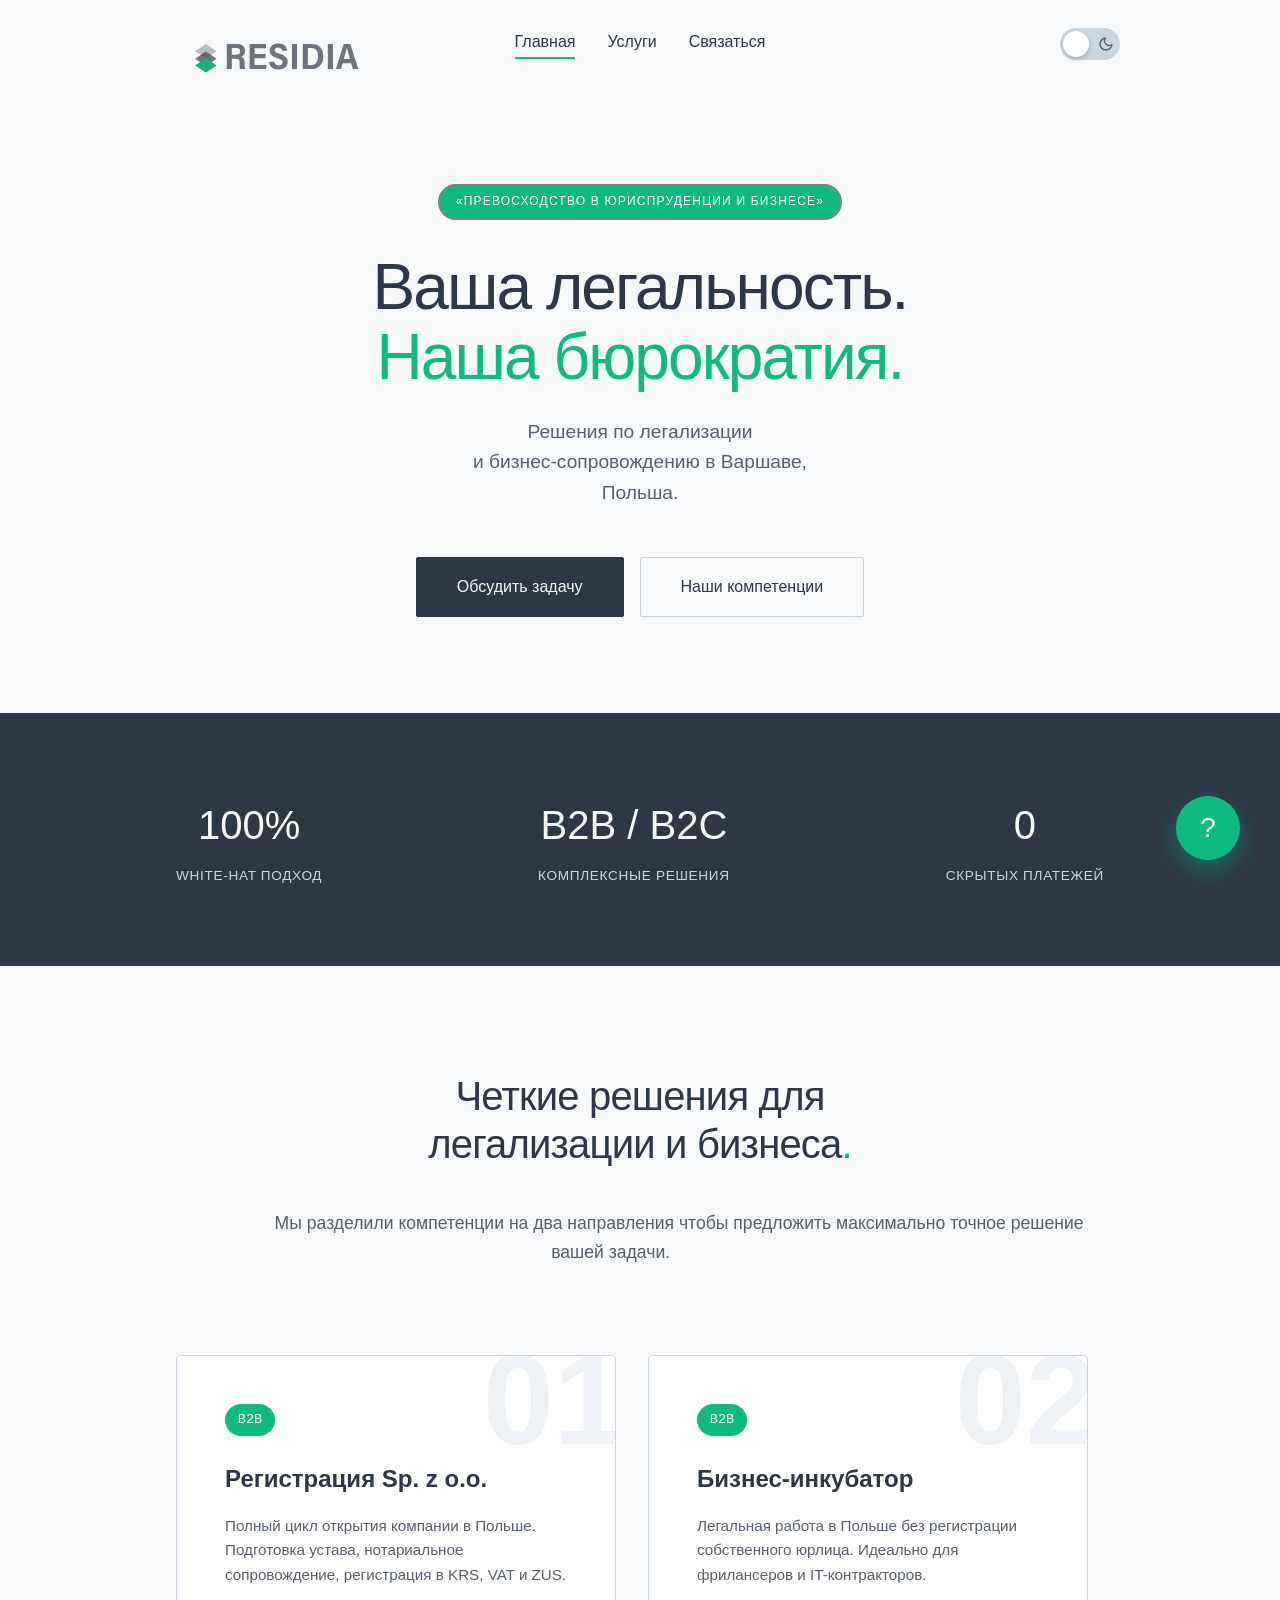
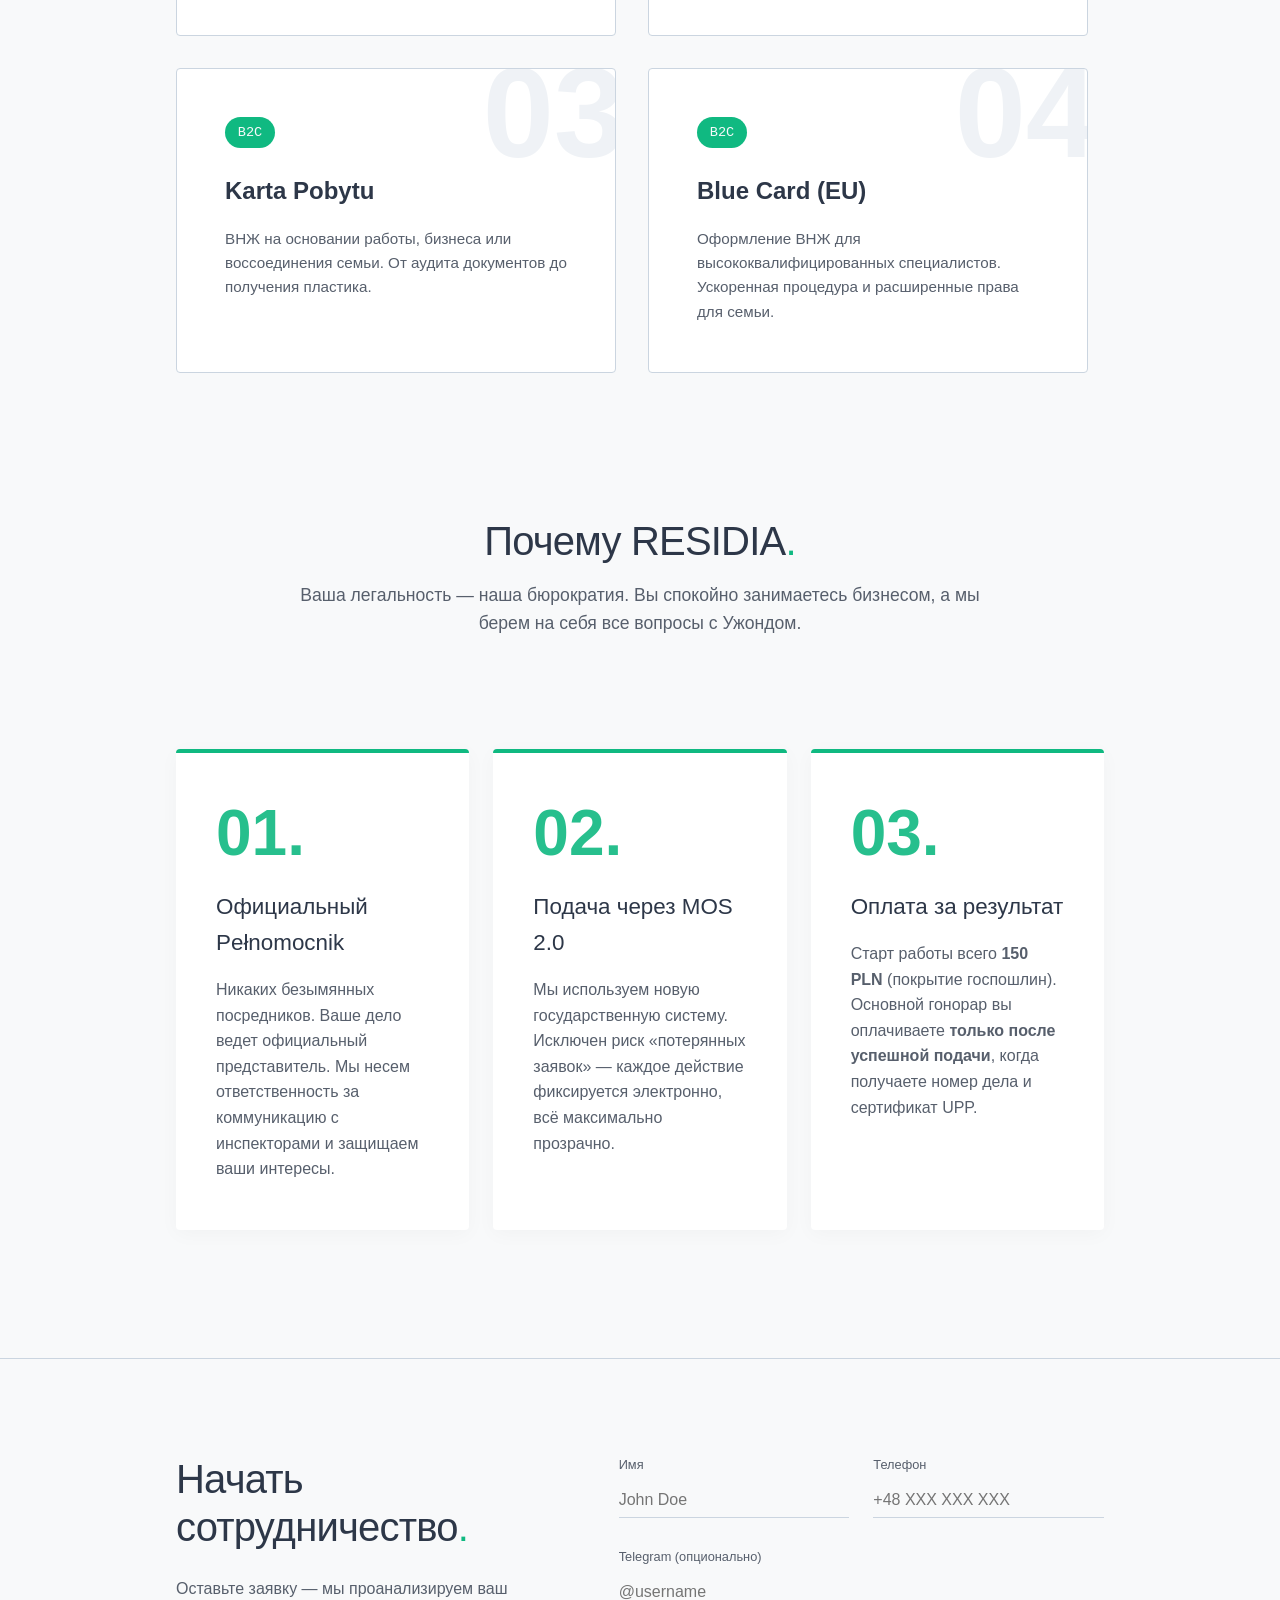
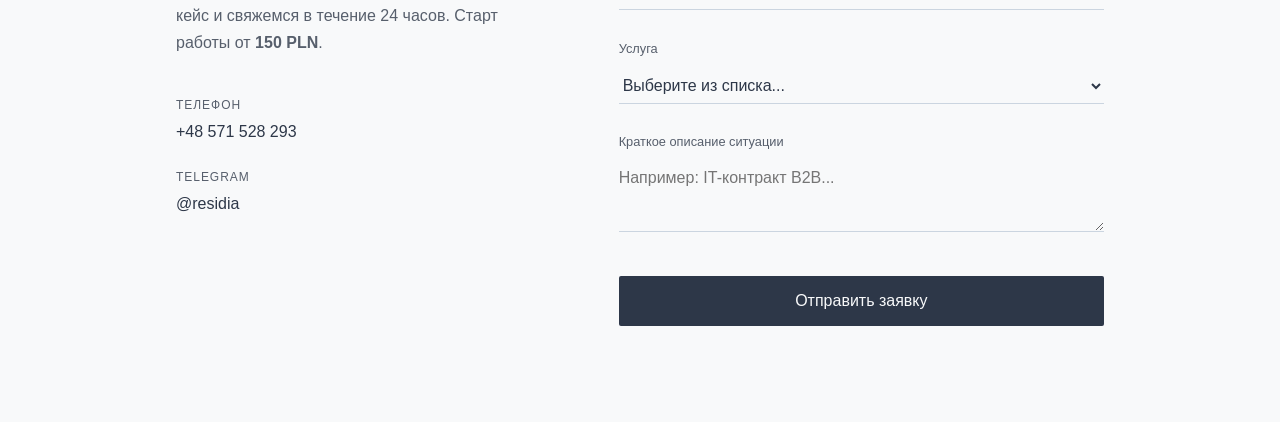
==== index.html @ e9fb958f "feat: implement split-screen contact form with telegram field and formspree integration" ====
<!DOCTYPE html>
<html lang="ru" data-theme="light">
<head>
    <meta charset="UTF-8">
    <meta name="viewport" content="width=device-width, initial-scale=1.0">
    <title>Residia Consulting. | Легализация в Варшаве</title>
    <link rel="stylesheet" href="css/styles.css">
    <style>html { scroll-behavior: smooth; }</style>
</head>
<body>
    <header class="site-header">
        <div class="container header-inner">
            <div class="logo">
                <img src="img/residia.svg" alt="RESIDIA Logo" class="brand-logo">
            </div>
            
            <nav class="main-nav">
                <a href="#home" class="active">Главная</a>
                <a href="#services">Услуги</a>
                <a href="#contact" class="btn-primary">Связаться</a>
            </nav>
            
            <button id="theme-toggle" class="theme-switch" aria-label="Переключить тему">
                <span class="theme-switch-slider"></span>
                <svg class="icon-sun" viewBox="0 0 24 24" fill="none" stroke="currentColor" stroke-width="2" stroke-linecap="round" stroke-linejoin="round">
                    <circle cx="12" cy="12" r="5"></circle>
                    <line x1="12" y1="1" x2="12" y2="3"></line>
                    <line x1="12" y1="21" x2="12" y2="23"></line>
                    <line x1="4.22" y1="4.22" x2="5.64" y2="5.64"></line>
                    <line x1="18.36" y1="18.36" x2="19.78" y2="19.78"></line>
                    <line x1="1" y1="12" x2="3" y2="12"></line>
                    <line x1="21" y1="12" x2="23" y2="12"></line>
                    <line x1="4.22" y1="19.78" x2="5.64" y2="18.36"></line>
                    <line x1="18.36" y1="5.64" x2="19.78" y2="4.22"></line>
                </svg>
                <svg class="icon-moon" viewBox="0 0 24 24" fill="none" stroke="currentColor" stroke-width="2" stroke-linecap="round" stroke-linejoin="round">
                    <path d="M21 12.79A9 9 0 1 1 11.21 3 7 7 0 0 0 21 12.79z"></path>
                </svg>
            </button>
        </div>
    </header>

    <main>
        <section id="home" class="hero-premium">
            <div class="container text-center">
                <div class="hero-badge">«Превосходство в юриспруденции и бизнесе»</div>
                <h1 class="hero-title-large">Ваша легальность.<br><span style="color: var(--accent-color);">Наша бюрократия.</span></h1>
                <p class="hero-subtitle-large" style="margin: 0 auto 3rem;">Решения по легализации <br> и бизнес-сопровождению в Варшаве, <br>Польша.</p>
                <div class="hero-actions" style="justify-content: center;">
                    <a href="#contact" class="btn-solid">Обсудить задачу</a>
                    <a href="#services" class="btn-outline">Наши компетенции</a>
                </div>
            </div>
        </section>

        <section class="stats-section bg-dark-ribbon">
            <div class="container">
                <div class="stats-flex">
                    <div class="stat-item">
                        <div class="stat-number">100%</div>
                        <div class="stat-label">White-hat подход</div>
                    </div>
                    <div class="stat-item">
                        <div class="stat-number">B2B / B2C</div>
                        <div class="stat-label">Комплексные решения</div>
                    </div>
                    <div class="stat-item">
                        <div class="stat-number">0</div>
                        <div class="stat-label">Скрытых платежей</div>
                    </div>
                </div>
            </div>
        </section>

        <section id="services" class="services-content">
            <div class="container">

                <div class="section-header text-center services-header">
            <h2 class="section-title">Четкие решения для<br>легализации и бизнеса<span class="text-accent">.</span></h2>
            <p class="section-desc">
                Мы разделили компетенции на два направления чтобы предложить максимально точное решение вашей задачи.
            </p>
        </div>
                <div id="services-grid" class="services-flex-container">
                    
                    <div class="service-card" data-category="b2b">
                        <div class="card-bg-number">01</div>
                        <div class="card-content">
                            <div class="card-tag">B2B</div>
                            <h3>Регистрация Sp. z o.o.</h3>
                            <p>Полный цикл открытия компании в Польше. Подготовка устава, нотариальное сопровождение, регистрация в KRS, VAT и ZUS.</p>
                        </div>
                    </div>
                    <div class="service-card" data-category="b2b">
                        <div class="card-bg-number">02</div>
                        <div class="card-content">
                            <div class="card-tag">B2B</div>
                            <h3>Бизнес-инкубатор</h3>
                            <p>Легальная работа в Польше без регистрации собственного юрлица. Идеально для фрилансеров и IT-контракторов.</p>
                        </div>
                    </div>
                    <div class="service-card" data-category="b2c">
                        <div class="card-bg-number">03</div>
                        <div class="card-content">
                            <div class="card-tag">B2C</div>
                            <h3>Karta Pobytu</h3>
                            <p>ВНЖ на основании работы, бизнеса или воссоединения семьи. От аудита документов до получения пластика.</p>
                        </div>
                    </div>
                    <div class="service-card" data-category="b2c">
                        <div class="card-bg-number">04</div>
                        <div class="card-content">
                            <div class="card-tag">B2C</div>
                            <h3>Blue Card (EU)</h3>
                            <p>Оформление ВНЖ для высококвалифицированных специалистов. Ускоренная процедура и расширенные права для семьи.</p>
                        </div>
                    </div>
                </div>
                
                <div id="loader" class="loader hidden"></div>
            </div>
        </section>

        <section class="approach-section">
            <div class="container">
                <div class="section-header text-center">
                    <h2 class="section-title">Почему RESIDIA<span class="text-accent">.</span></h2>
                    <p class="section-desc" style="max-width: 700px; margin: 0 auto;">
                        Ваша легальность — наша бюрократия. Вы спокойно занимаетесь бизнесом, а мы берем на себя все вопросы с Ужондом.
                    </p>
                </div>

                <div class="features-grid">
                    <div class="feature-card premium-card">
                        <div class="card-icon">01.</div>
                        <h3>Официальный Pełnomocnik</h3>
                        <p>Никаких безымянных посредников. Ваше дело ведет официальный представитель. Мы несем ответственность за коммуникацию с инспекторами и защищаем ваши интересы.</p>
                    </div>
                    
                    <div class="feature-card premium-card">
                        <div class="card-icon">02.</div>
                        <h3>Подача через MOS 2.0</h3>
                        <p>Мы используем новую государственную систему. Исключен риск «потерянных заявок» — каждое действие фиксируется электронно, всё максимально прозрачно.</p>
                    </div>
                    
                    <div class="feature-card premium-card">
                        <div class="card-icon">03.</div>
                        <h3>Оплата за результат</h3>
                        <p>Старт работы всего <b>150 PLN</b> (покрытие госпошлин). Основной гонорар вы оплачиваете <b>только после успешной подачи</b>, когда получаете номер дела и сертификат UPP.</p>
                    </div>
                </div>
            </div>
        </section>
        
    <section id="contact" class="contact-section">
    <div class="container">
        <div class="contact-grid">
            <div class="contact-info">
                <h2 class="section-title">Начать<br>сотрудничество<span class="text-accent">.</span></h2>
                <p class="contact-desc">Оставьте заявку — мы проанализируем ваш кейс и свяжемся в течение 24 часов. Старт работы от <strong>150 PLN</strong>.</p>
                <div class="contact-details">
                    <a href="tel:+48571528293" class="contact-item">
                        <span class="contact-label">Телефон</span>
                        <span class="contact-value">+48 571 528 293</span>
                    </a>
                    <a href="https://t.me/residia_consulting" class="contact-item">
                        <span class="contact-label">Telegram</span>
                        <span class="contact-value">@residia</span>
                    </a>
                </div>
            </div>

            <div class="contact-form-wrap">
                <form action="https://formspree.io/f/maqavepd" method="POST" id="contact-form" class="contact-form" novalidate>
                    <div class="form-row">
                        <div class="form-group">
                            <label for="cf-name">Имя</label>
                            <input type="text" id="cf-name" name="name" placeholder="John Doe" required>
                            <span class="error-message">Введите имя</span>
                        </div>
                        <div class="form-group">
                            <label for="cf-phone">Телефон</label>
                            <input type="tel" id="cf-phone" name="phone" placeholder="+48 XXX XXX XXX" required>
                            <span class="error-message">Формат: +48 и 9 цифр</span>
                        </div>
                    </div>

                    <div class="form-group">
                        <label for="cf-telegram">Telegram <span style="color:var(--text-muted)">(опционально)</span></label>
                        <input type="text" id="cf-telegram" name="telegram" placeholder="@username">
                    </div>

                    <div class="form-group">
                        <label for="cf-service">Услуга</label>
                        <select id="cf-service" name="service" required>
                            <option value="" disabled selected>Выберите из списка...</option>
                            <option value="Регистрация Sp. z o.o.">Регистрация Sp. z o.o.</option>
                            <option value="Бизнес-инкубатор">Бизнес-инкубатор</option>
                            <option value="Karta Pobytu">Karta Pobytu</option>
                            <option value="Blue Card">Blue Card</option>
                            <option value="Консультация">Консультация</option>
                        </select>
                        <span class="error-message">Выберите услугу</span>
                    </div>

                    <div class="form-group">
                        <label for="cf-message">Краткое описание ситуации</label>
                        <textarea id="cf-message" name="message" rows="3" placeholder="Например: IT-контракт B2B..."></textarea>
                    </div>

                    <button type="submit" class="btn-contact-submit">
                        <span class="btn-label">Отправить заявку</span>
                        <span class="btn-loading">Отправка...</span>
                    </button>
                </form>

                <div class="cf-success hidden" id="cf-success">
                    <div class="success-icon">✓</div>
                    <h3>Заявка принята</h3>
                    <p>Свяжемся с вами в течение 24 часов.</p>
                </div>
            </div>
        </div>
    </div>
</section>
    </main>

    <div class="fab-wrapper" id="fab-wrapper">
        <div class="fab-menu">
            <a href="#" class="fab-action" style="--delay: 0.25s;" aria-label="Viber">
                <svg viewBox="0 0 24 24" width="20" height="20" fill="currentColor"><path d="M21.573 13.914c-.056-.519-.341-1.031-.837-1.492l-2.023-1.89c-.585-.547-1.417-.676-2.126-.33l-1.36.666c-.309.151-.663.084-.91-.176-.906-.95-2.097-2.315-3.058-3.465-.213-.257-.225-.632-.027-.9l.865-1.18c.451-.614.542-1.428.232-2.126L11.13.96C10.743.111 9.943-.284 9.1.181l-1.66.924C6.353 1.708 5.56 2.825 5.618 4.04c.148 3.125 1.547 6.452 3.86 9.176 2.378 2.798 5.632 4.671 8.851 5.378 1.215.267 2.457-.202 3.255-1.229l1.107-1.427c.563-.727.42-1.688-.22-2.285l-.898-.739z"/></svg>
            </a>
            <a href="#" class="fab-action" style="--delay: 0.15s;" aria-label="Telegram">
                <svg viewBox="0 0 24 24" width="20" height="20" fill="currentColor"><path d="M12 0c-6.627 0-12 5.373-12 12s5.373 12 12 12 12-5.373 12-12-5.373-12-12-12zm5.894 8.221l-1.97 9.28c-.145.658-.537.818-1.084.508l-3-2.21-1.446 1.394c-.14.18-.357.223-.548.223l.188-2.85 5.18-4.686c.223-.195-.054-.282-.346-.086l-6.405 4.027-2.76-.89c-.6-.188-.612-.6.126-.89l10.814-4.18c.5-.205.952.12.851.864z"/></svg>
            </a>
            <a href="#" class="fab-action" style="--delay: 0.05s;" aria-label="Instagram">
                <svg viewBox="0 0 24 24" width="20" height="20" fill="currentColor"><path d="M12 2.163c3.204 0 3.584.012 4.85.07 3.252.148 4.771 1.691 4.919 4.919.058 1.265.069 1.645.069 4.849 0 3.205-.012 3.584-.069 4.849-.149 3.225-1.664 4.771-4.919 4.919-1.266.058-1.644.07-4.85.07-3.204 0-3.584-.012-4.849-.07-3.26-.149-4.771-1.699-4.919-4.92-.058-1.265-.07-1.644-.07-4.849 0-3.204.013-3.583.07-4.849.149-3.227 1.664-4.771 4.919-4.919 1.266-.057 1.645-.069 4.849-.069zM12 0C8.741 0 8.333.014 7.053.072 2.695.272.273 2.69.073 7.052.014 8.333 0 8.741 0 12c0 3.259.014 3.668.072 4.948.2 4.358 2.618 6.78 6.98 6.98C8.333 23.986 8.741 24 12 24c3.259 0 3.668-.014 4.948-.072 4.354-.2 6.782-2.618 6.979-6.98.059-1.28.073-1.689.073-4.948 0-3.259-.014-3.667-.072-4.947-.196-4.354-2.617-6.78-6.979-6.98C15.668.014 15.259 0 12 0zm0 5.838a6.162 6.162 0 100 12.324 6.162 6.162 0 000-12.324zM12 16a4 4 0 110-8 4 4 0 010 8zm6.406-11.845a1.44 1.44 0 100 2.881 1.44 1.44 0 000-2.881z"/></svg>
            </a>
        </div>

        <button class="fab-toggle" id="fab-toggle" aria-label="Контакты">
            <span class="fab-icon-question">?</span>
            <span class="fab-icon-close">✕</span>
        </button>
    </div>
    <script src="js/main.js"></script>
</body>
</html>
---- css/styles.css ----
:root {
        /* Light Theme (RESIDIA Palette) */
        --bg-color: #F8F9FA;        /* Благородный светло-серый фон */
        --card-pure-white: #FFFFFF; /* Чисто белый для карточек */
        --text-color: #2D3748;      /* Было #1A1A1A, стал Глубокий графитовый */
        --text-muted: #575F6C;      /* Тёмно-серый */
        --accent-color: #10B981;    /* Изумрудный акцент */
        --border-color: #CBD5E0;    /* Светло-серая линия */
        --card-bg: #FFFFFF;
        
        /* Typography */
        --font-main: 'Helvetica Neue', Arial, sans-serif;
        --spacing-unit: 1rem;
    }


    * {
        margin: 0;
        padding: 0;
        box-sizing: border-box;
    }

    body {
        font-family: var(--font-main);
        background-color: var(--bg-color);
        color: var(--text-color);
        line-height: 1.6;
        transition: background-color 0.3s ease, color 0.3s ease;
    }

    .container {
        width: 100%;
        padding: 0 var(--spacing-unit);
    }

    
    .header-inner {
        display: grid;
        grid-template-columns: 1fr auto 1fr; 
        align-items: center;
        padding: 1.5rem 0; 
    }

    .logo {
        justify-self: start; 
        display: flex;
        align-items: center;
    }

    /* Стили для нового класса логотипа */
    .brand-logo {
        display: block;
        height: 40px; /* Базовая высота, чтобы шапка не раздувалась */
        width: auto;
        /* Раздуваем логотип в 3 раза. Если будет слишком большим - поставь 2 или 2.5 */
        transform: scale(6)     ;
        transform-origin: left center; /* Точка отсчета для увеличения - левый край */
    }

    .main-nav {
        display: none;
    }



    /* first screen */

    .hero-premium {
        padding: 6rem 0;
        text-align: center; 
    }

    .hero-badge {
        display: inline-block;
        font-size: 0.75rem;
        text-transform: uppercase;
        letter-spacing: 0.1em;
        padding: 0.4rem 1rem;
        border: 2px solid gray;
        border-radius: 2rem;
        margin-bottom: 2rem;
        color: var(--card-bg);
        background-color: var(--accent-color);
    }

    .hero-title-large {
        font-size: clamp(2.5rem, 5vw, 4.5rem); 
        font-weight: 500;
        line-height: 1.1;
        margin-bottom: 1.5rem;
        letter-spacing: -0.03em;
    }

    .section-title {
        font-size: clamp(2rem, 4vw, 3rem); /* Адаптивный размер */
        font-weight: 500;
        line-height: 1.2;
        margin-bottom: 1rem;
        letter-spacing: -0.02em; /* Легкий кернинг для премиальности */
    }

    .hero-subtitle-large {
        font-size: 1.2rem;
        color: var(--text-muted);
        margin: 0 auto 3rem; 
        max-width: 600px; 
    }

    .hero-actions {
        display: flex;
        gap: 1rem;
        justify-content: center;
        flex-wrap: wrap;
    }

    .btn-solid, .btn-outline {
        display: inline-flex;
        align-items: center;
        justify-content: center;
        padding: 1rem 2.5rem;
        font-size: 1rem;
        text-decoration: none;
        transition: all 0.3s ease;
        border-radius: 2px; 
    }

    .btn-solid {
        background-color: var(--text-color);
        color: var(--bg-color);
        border: 1px solid var(--text-color);
    }

    .btn-solid:hover {
        opacity: 0.9;
    }

    .btn-outline {
        background-color: transparent;
        color: var(--text-color);
        border: 1px solid var(--border-color);
    }

    .btn-outline:hover {
        border-color: var(--text-color);
    }

    .text-center {
        text-align: center;
    }

    .text-accent {
        color: var(--accent-color);
    }

    .stats-flex {
        display: flex;
        justify-content: space-between;
        flex-wrap: wrap;
        gap: 2rem;
        text-align: center;
    }

    .stat-number {
        font-size: 2.5rem;
        font-weight: 300;
        color: var(--text-color);
        margin-bottom: 0.5rem;
    }

    .stat-label {
        font-size: 0.85rem;
        color: var(--text-muted);
        text-transform: uppercase;
        letter-spacing: 0.05em;
    }

    .approach-section {
        padding-bottom: 5rem;
        padding-top: 6rem;
    }

    .section-header {
        margin-bottom: 4rem;
    }

    .section-title {
        font-size: 2.5rem;
        font-weight: 500;
        margin-bottom: 1rem;
    }

    .section-desc {
        color: var(--text-muted);
        font-size: 1.1rem;
    }

    /* Обновленные стили для "Почему RESIDIA" */
    .card-icon {
        font-size: 4rem; 
        font-family: var(--font-main);
        font-weight: 700;
        color: var(--accent-color); 
        line-height: 1;
        margin-bottom: 1.5rem;
        opacity: 0.9;
    }

    .premium-card h3, .feature-card h3 {
        font-size: 1.4rem;
        font-weight: 500;
        margin-bottom: 1rem;
        color: var(--text-color);
    }

    .premium-card p, .feature-card p {
        color: var(--text-muted);
        line-height: 1.6;
    }

    .features-grid {
        display: grid;
        grid-template-columns: 1fr;
        gap: 1.5rem;
        padding: 3rem 0;
    }

    .feature-card {
        background-color: var(--card-pure-white);
        padding: 3rem 2.5rem;
        border-radius: 4px;
        border-top: 4px solid var(--accent-color); 
        box-shadow: 0 4px 20px rgba(0, 0, 0, 0.03);
        transition: all 0.3s ease;
    }

    .feature-card:hover {
        transform: translateY(-5px);
        box-shadow: 0 10px 30px rgba(16, 185, 129, 0.08); 
    }

    .logo {
        justify-self: start; 
    }



    /* =========================================
    FAB (Улучшенная анимация)
    ========================================= */
    .fab-wrapper {
        position: fixed;
        bottom: 40px;
        right: 40px;
        left: auto; /* Убиваем прилипание к левому краю */
        top: auto;
        width: 64px;
        height: 64px;
        z-index: 99999;
    }

    /* Главная кнопка */
    .fab-toggle {
        position: absolute;
        bottom: 0;
        right: 0;
        width: 64px;
        height: 64px;
        border-radius: 50%;
        background-color: var(--accent-color);
        color: #FFFFFF;
        border: none;
        cursor: pointer;
        display: flex;
        align-items: center;
        justify-content: center;
        font-size: 28px;
        z-index: 10;
        box-shadow: 0 10px 25px rgba(16, 185, 129, 0.4);
        /* Плавная анимация движения ВВЕРХ */
        transition: transform 1.2s cubic-bezier(0.175, 0.885, 0.32, 1.27), background-color 0.3s;
    }

    /* Движение ВВЕРХ при открытии */
    .fab-wrapper.is-open .fab-toggle {
        transform: translateY(-200px); /* Едет вверх на 200px (с легким отскоком благодаря cubic-bezier) */
        background-color: var(--text-color);
        box-shadow: 0 10px 25px rgba(0, 0, 0, 0.2);
    }

    /* Меню иконок под кнопкой */
    .fab-menu {
        position: absolute;
        bottom: 0;
        right: 8px; /* Центрируем 48px иконку под 64px кнопкой: (64-48)/2 = 8 */
        display: flex;
        flex-direction: column-reverse; /* Растут снизу вверх */
        gap: 12px;
    }

    /* Иконки соцсетей */
    .fab-action {
        width: 48px;
        height: 48px;
        border-radius: 50%;
        background-color: var(--card-bg);
        color: var(--text-color);
        border: 1px solid var(--border-color);
        display: flex;
        align-items: center;
        justify-content: center;
        text-decoration: none;
        
        /* Спрятаны (прозрачные и опущены вниз) */
        opacity: 0;
        transform: translateY(20px) scale(0.8);
        pointer-events: none;
        transition: all 0.4s cubic-bezier(0.175, 0.885, 0.32, 1.27);
    }

    /* При открытии - плавно появляются на своих местах */
    .fab-wrapper.is-open .fab-action {
        opacity: 1;
        transform: translateY(0) scale(1);
        pointer-events: auto;
        transition-delay: var(--delay);
    }

    .fab-action:hover {
        background-color: var(--accent-color);
        border-color: var(--accent-color);
        color: #FFFFFF;
        transform: scale(1.1);
    }

    /* Иконки внутри кнопки (? и ✕) */
    .fab-icon-question, .fab-icon-close {
        position: absolute;
        transition: all 0.4s ease;
    }
    .fab-icon-close { opacity: 0; transform: rotate(-90deg) scale(0.5); }
    .fab-wrapper.is-open .fab-icon-question { opacity: 0; transform: rotate(90deg) scale(0.5); }
    .fab-wrapper.is-open .fab-icon-close { opacity: 1; transform: rotate(0) scale(1); }

    @media (min-width: 768px) {
        .container {
            max-width: 720px;
            margin: 0 auto;
        }

        .main-nav {
            display: flex;
            gap: 2rem;
            align-items: center;
        }

        .main-nav a {
            text-decoration: none;
            color: var(--text-color);
            font-weight: 500;
            position: relative;
            padding-bottom: 4px;
        }

        .main-nav a::after {
            content: '';
            position: absolute;
            bottom: 0;
            left: 0;
            width: 0;
            height: 1.5px;
            background-color: var(--accent-color);
            transition: width 0.3s ease;
        }

.main-nav a:hover::after,
.main-nav a.active::after {
    width: 100%;
}

        .hero-title {
            font-size: 3rem;
        }
    }

    /* Breakpoint 2: Desktops */
    @media (min-width: 1024px) {
        .container {
            max-width: 960px;
        }

        .features-grid {
            /* Grid #2: 3 колонки на десктопе */
            grid-template-columns: repeat(3, 1fr);
        }
    }

    /* Услуги и фильтрация */

    .page-title {
        font-size: 2.5rem;
        font-weight: 400;
        margin-top: 3rem;
        margin-bottom: 0.5rem;
    }

    .page-subtitle {
        color: var(--text-muted);
        font-size: 1.1rem;
        margin-bottom: 3rem;
        max-width: 600px;
    }

    /* Фильтры */

    .services-flex-container {
        display: flex;
        flex-wrap: wrap;
        gap: 2rem;
        transition: opacity 0.4s ease;
    }

    .services-content {
        padding-bottom: 2.5rem;  
        padding-bottom: 3rem; 
    }

    .service-card {
        position: relative; 
        background: var(--card-bg);
        border: 1px solid var(--border-color);
        padding: 3rem; 
        width: 100%;
        border-radius: 4px;
        overflow: hidden; 
        transition: all 0.4s cubic-bezier(0.165, 0.84, 0.44, 1);
    }

    .card-bg-number {
        position: absolute;
        top: -20px;
        right: -10px;
        font-size: 8rem;
        font-weight: 700;
        color: var(--border-color);
        opacity: 0.3;
        line-height: 1;
        transition: all 0.5s ease;
        z-index: 0;
        pointer-events: none;
    }

    @media (min-width: 768px) {
        .service-card {
            width: calc(50% - 1.5rem);
        }
    }

    .service-card:hover .card-bg-number {
        color: var(--accent-color);
        opacity: 0.07; 
        transform: scale(1.1);
    }

    .card-content {
        position: relative;
        z-index: 1;
    }

    /* =========================================
    Премиальный переключатель темы (Pill Switch)
    ========================================= */
    .theme-switch {
        position: relative;
        display: flex;
        align-items: center;
        justify-content: space-between;
        width: 60px;
        height: 32px;
        padding: 0 6px;
        border-radius: 30px;
        background-color: var(--border-color); /* Серый фон по умолчанию */
        border: none;
        cursor: pointer;
        transition: background-color 0.4s ease;
        outline: none;
        justify-self: end; /* Держим прижатой к правому краю шапки */
    }

    /* Белый кружок (ползунок) */
    .theme-switch-slider {
        position: absolute;
        top: 3px;
        left: 3px;
        width: 26px;
        height: 26px;
        border-radius: 50%;
        background-color: #FFFFFF;
        box-shadow: 0 2px 5px rgba(0,0,0,0.2);
        /* Плавное движение с легким отскоком */
        transition: transform 0.4s cubic-bezier(0.165, 0.84, 0.44, 1);
        z-index: 2;
    }

    /* Настройки векторных иконок */
    .theme-switch svg {
        width: 16px;
        height: 16px;
        z-index: 1;
        color: var(--text-muted);
        transition: color 0.4s ease;
    }

    .bg-dark-ribbon {
        background-color: var(--text-color); /* Глубокий графитовый фон */
        padding: 5rem 0; /* Делаем ленту чуть шире для солидности */
        margin-bottom: 5rem;
    }

    /* Перекрашиваем элементы внутри только этой темной ленты */
    .bg-dark-ribbon .stat-number {
        color: var(--bg-color); /* Белые цифры */
    }

    .bg-dark-ribbon .stat-label {
        color: var(--border-color); /* Светло-серый текст, чтобы не сливался */
    }


    /* =========================================
    Состояние ТЕМНОЙ ТЕМЫ (Анимация переключения)
    ========================================= */

    [data-theme="dark"] .theme-switch {
        background-color: var(--text-color); 
    }

    [data-theme="dark"] .theme-switch-slider {
        transform: translateX(28px); 
        background-color: var(--accent-color); 
    }

    [data-theme="dark"] .icon-moon {
        color: var(--bg-color); 
    }

    .card-tag {
        font-family: monospace;
        font-size: 0.85rem;
        color: var(--bg-color);
        background-color: var(--accent-color); 
        padding: 0.3rem 0.8rem;
        border-radius: 2rem;
        display: inline-block;
        margin-bottom: 1.5rem;
    }

    .service-card h3 {
        font-size: 1.5rem;
        margin-bottom: 1rem;
    }

    .service-card p {
        color: var(--text-muted);
        font-size: 0.95rem;
    }

    .hidden {
        display: none !important;
    }

    .opacity-0 {
        opacity: 0.3;
        pointer-events: none; 
    }

    .loader {
        width: 24px;
        height: 24px;
        border: 2px solid var(--border-color);
        border-top: 2px solid var(--text-color);
        border-top-color: var(--accent-color);
        border-radius: 50%;
        animation: spin 1s linear infinite;
        margin: 2rem auto;
    }

    /* Динамичная бегущая строка (Marquee) */ 

    /* =========================================
    Темный блок CTA (Call to Action)
    ========================================= */

    @keyframes spin {
        0% { transform: rotate(0deg); }
        100% { transform: rotate(360deg); }
    }

    /* форма */

    .container-small {
        max-width: 600px !important; 
        margin: 0 auto;
    }

    .booking-section {
        padding-bottom: 5rem;
    }

    /* Прогресс-бар шагов */
    .wizard-progress {
        display: flex;
        justify-content: space-between;
        margin-bottom: 3rem;
        border-bottom: 1px solid var(--border-color);
        padding-bottom: 1rem;
    }

    .progress-step {
        color: var(--text-muted);
        font-size: 0.9rem;
        font-weight: 500;
        transition: color 0.3s ease;
    }

    .progress-step.active {
        color: var(--text-color);
    }

    .form-step {
        display: none;
        animation: fadeIn 0.4s ease forwards;
    }

    .form-step.active {
        display: block;
    }

    @keyframes fadeIn {
        from { opacity: 0; transform: translateY(10px); }
        to { opacity: 1; transform: translateY(0); }
    }

    /* Элементы формы: стиль минимализма */
    .form-group {
        margin-bottom: 2rem;
        position: relative;
    }

    .boutique-form label {
        display: block;
        font-size: 0.85rem;
        color: var(--text-muted);
        margin-bottom: 0.5rem;
    }

    .boutique-form input,
    .boutique-form select,
    .boutique-form textarea {
        width: 100%;
        background: transparent;
        border: none;
        border-bottom: 1px solid var(--border-color);
        color: var(--text-color);
        font-family: var(--font-main);
        font-size: 1rem;
        padding: 0.5rem 0;
        transition: border-color 0.3s ease;
    }

    .boutique-form input:focus,
    .boutique-form select:focus,
    .boutique-form textarea:focus {
        outline: none;
        border-bottom-color: var(--text-color);
    }

    /* Ошибки валидации (пока скрыты) */
    .error-message {
        display: none;
        color: #e74c3c;
        font-size: 0.8rem;
        margin-top: 0.5rem;
        position: absolute;
        bottom: -1.5rem;
        left: 0;
    }

    .form-group.has-error input {
        border-bottom-color: #e74c3c;
    }

    .form-group.has-error .error-message {
        display: block;
    }

    /* Кнопки формы */
    .btn-next,
    .btn-prev,
    .btn-submit {
        background: transparent;
        border: 1px solid var(--text-color);
        color: var(--text-color);
        padding: 0.8rem 2rem;
        font-size: 1rem;
        cursor: pointer;
        transition: all 0.3s ease;
        border-radius: 2px;
    }

    .btn-next:hover,
    .btn-submit:hover {
        background: var(--text-color);
        color: var(--bg-color);
    }

    .btn-submit {
        background: var(--text-color);
        color: var(--bg-color);
    }

    .btn-submit:hover {
        opacity: 0.9;
    }

    .wizard-actions {
        display: flex;
        justify-content: space-between;
        margin-top: 1rem;
    }

    .form-success {
        text-align: center;
        padding: 3rem 0;
    }

    /* =========================================
   Contact Section
   ========================================= */
.contact-section {
    padding: 6rem 0;
    border-top: 1px solid var(--border-color);
}

.contact-grid {
    display: grid;
    grid-template-columns: 1fr;
    gap: 4rem;
}

@media (min-width: 768px) {
    .contact-grid {
        grid-template-columns: 1fr 1.4fr;
        gap: 6rem;
        align-items: start;
    }
}

.contact-desc {
    color: var(--text-muted);
    font-size: 1rem;
    line-height: 1.7;
    margin: 1.5rem 0 2.5rem;
}

.contact-details {
    display: flex;
    flex-direction: column;
    gap: 1.5rem;
}

.contact-item {
    display: flex;
    flex-direction: column;
    gap: 0.2rem;
    text-decoration: none;
}

.contact-label {
    font-size: 0.75rem;
    text-transform: uppercase;
    letter-spacing: 0.08em;
    color: var(--text-muted);
}

.contact-value {
    font-size: 1rem;
    color: var(--text-color);
    font-weight: 500;
    transition: color 0.2s ease;
}

a.contact-item:hover .contact-value {
    color: var(--accent-color);
}

/* Форма */
.contact-form-wrap {
    position: relative;
}

.contact-form .form-row {
    display: grid;
    grid-template-columns: 1fr 1fr;
    gap: 1.5rem;
}

.contact-form .form-group {
    margin-bottom: 1.8rem;
    position: relative;
}

.contact-form label {
    display: block;
    font-size: 0.8rem;
    color: var(--text-muted);
    margin-bottom: 0.5rem;
}

.contact-form input,
.contact-form select,
.contact-form textarea {
    width: 100%;
    background: transparent;
    border: none;
    border-bottom: 1px solid var(--border-color);
    color: var(--text-color);
    font-family: var(--font-main);
    font-size: 1rem;
    padding: 0.5rem 0;
    transition: border-color 0.3s ease;
    border-radius: 0;
}

.contact-form input:focus,
.contact-form select:focus,
.contact-form textarea:focus {
    outline: none;
    border-bottom-color: var(--accent-color);
}

.contact-form .form-group.has-error input,
.contact-form .form-group.has-error select {
    border-bottom-color: #e74c3c;
}

.contact-form .form-group.has-error .error-message {
    display: block;
}

.btn-contact-submit {
    width: 100%;
    padding: 1rem;
    background-color: var(--text-color);
    color: var(--bg-color);
    border: none;
    font-family: var(--font-main);
    font-size: 1rem;
    cursor: pointer;
    border-radius: 2px;
    transition: opacity 0.3s ease;
    margin-top: 0.5rem;
}

.btn-contact-submit:hover {
    opacity: 0.85;
}

.btn-loading {
    display: none;
}

.btn-contact-submit.is-loading .btn-label {
    display: none;
}

.btn-contact-submit.is-loading .btn-loading {
    display: inline;
}

/* Success */
.cf-success {
    position: absolute;
    inset: 0;
    display: flex;
    flex-direction: column;
    align-items: center;
    justify-content: center;
    text-align: center;
    background-color: var(--bg-color);
}

.success-icon {
    width: 56px;
    height: 56px;
    border-radius: 50%;
    background-color: var(--accent-color);
    color: #fff;
    font-size: 1.5rem;
    display: flex;
    align-items: center;
    justify-content: center;
    margin: 0 auto 1.5rem;
}

/* Позиционирование блока успеха поверх формы */
.cf-success {
    position: absolute;
    inset: 0;
    display: flex;
    flex-direction: column;
    align-items: center;
    justify-content: center;
    text-align: center;
    background-color: var(--bg-color);
    z-index: 5;
    animation: fadeIn 0.5s ease forwards;
}

.contact-form.hidden {
    opacity: 0;
    pointer-events: none;
}

/* Состояние загрузки кнопки */
.btn-contact-submit .btn-loading {
    display: none;
}

.btn-contact-submit.is-loading .btn-label {
    display: none;
}

.btn-contact-submit.is-loading .btn-loading {
    display: inline-block;
}

/* Валидация */
.form-group .error-message {
    display: none;
    color: #e74c3c;
    font-size: 0.75rem;
    position: absolute;
    bottom: -1.2rem;
    left: 0;
}

.form-group.has-error input, 
.form-group.has-error select {
    border-bottom-color: #e74c3c !important;
}

.form-group.has-error .error-message {
    display: block;
}
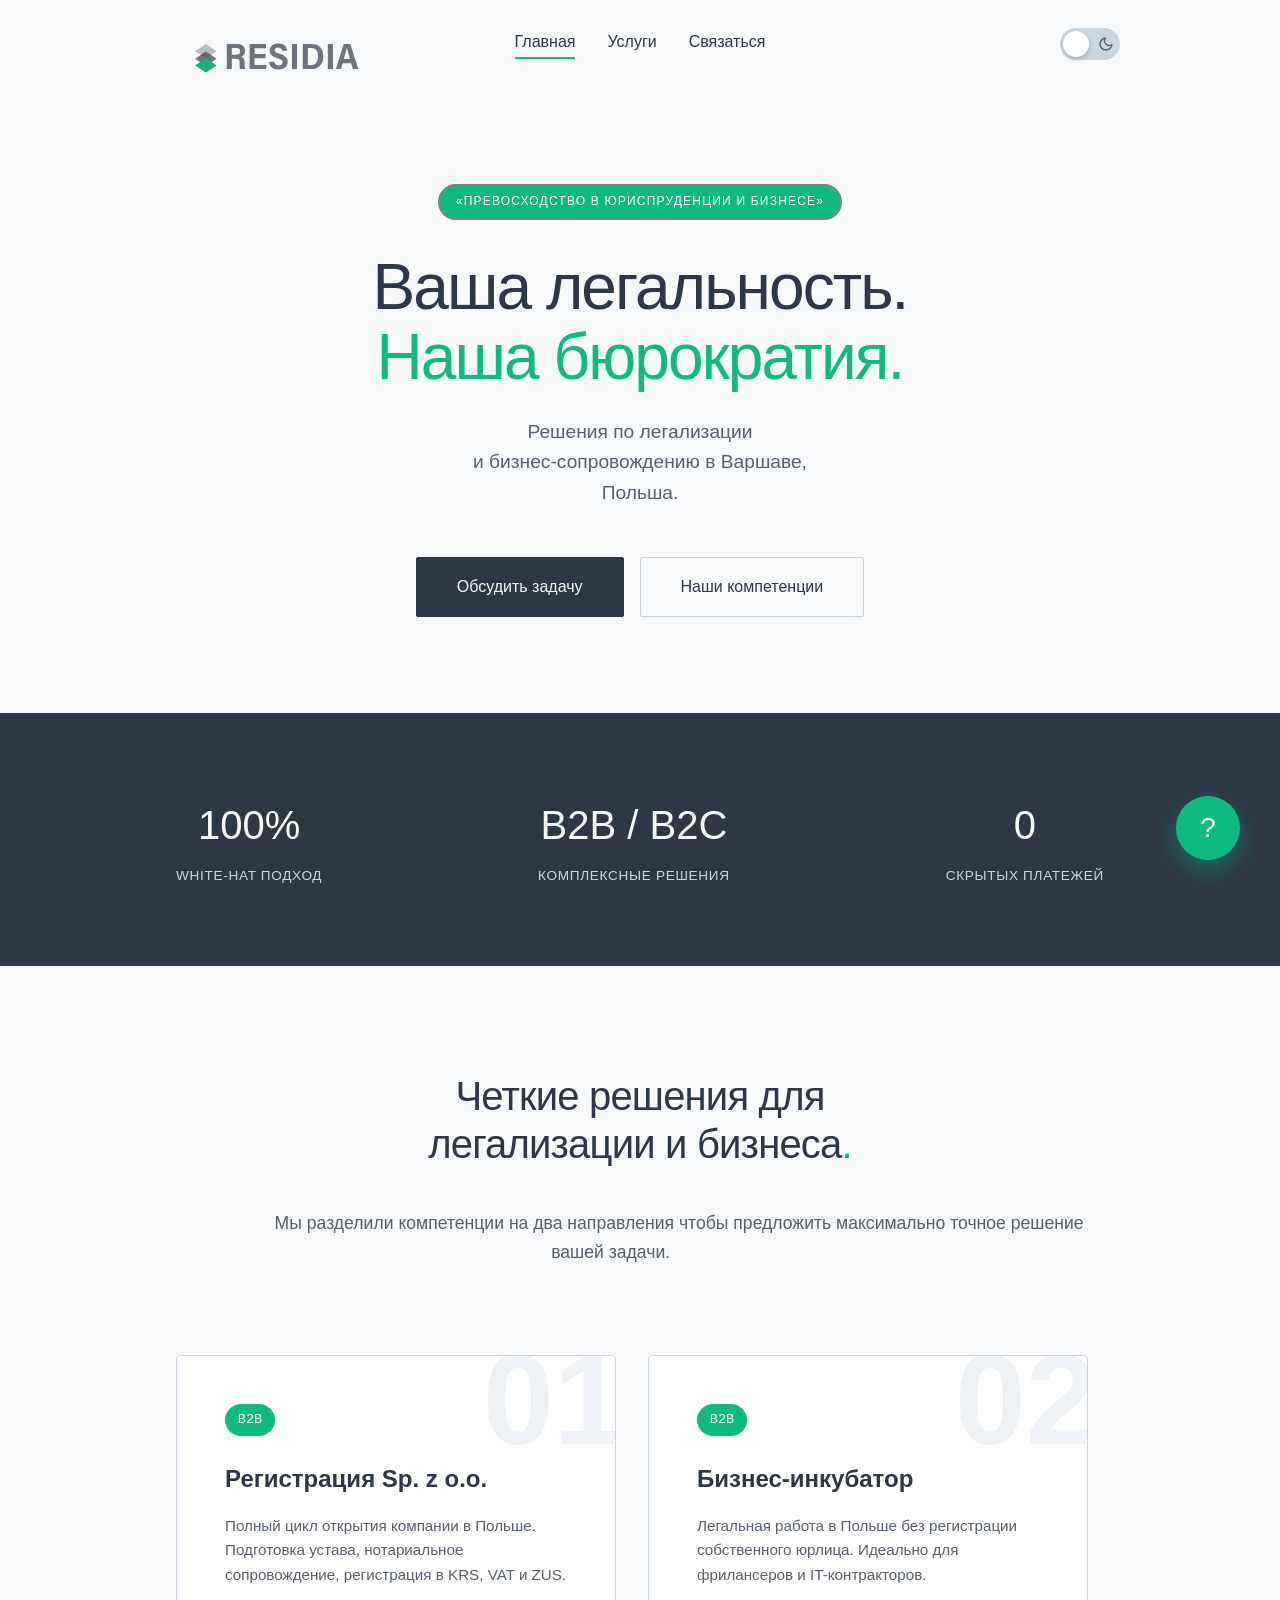
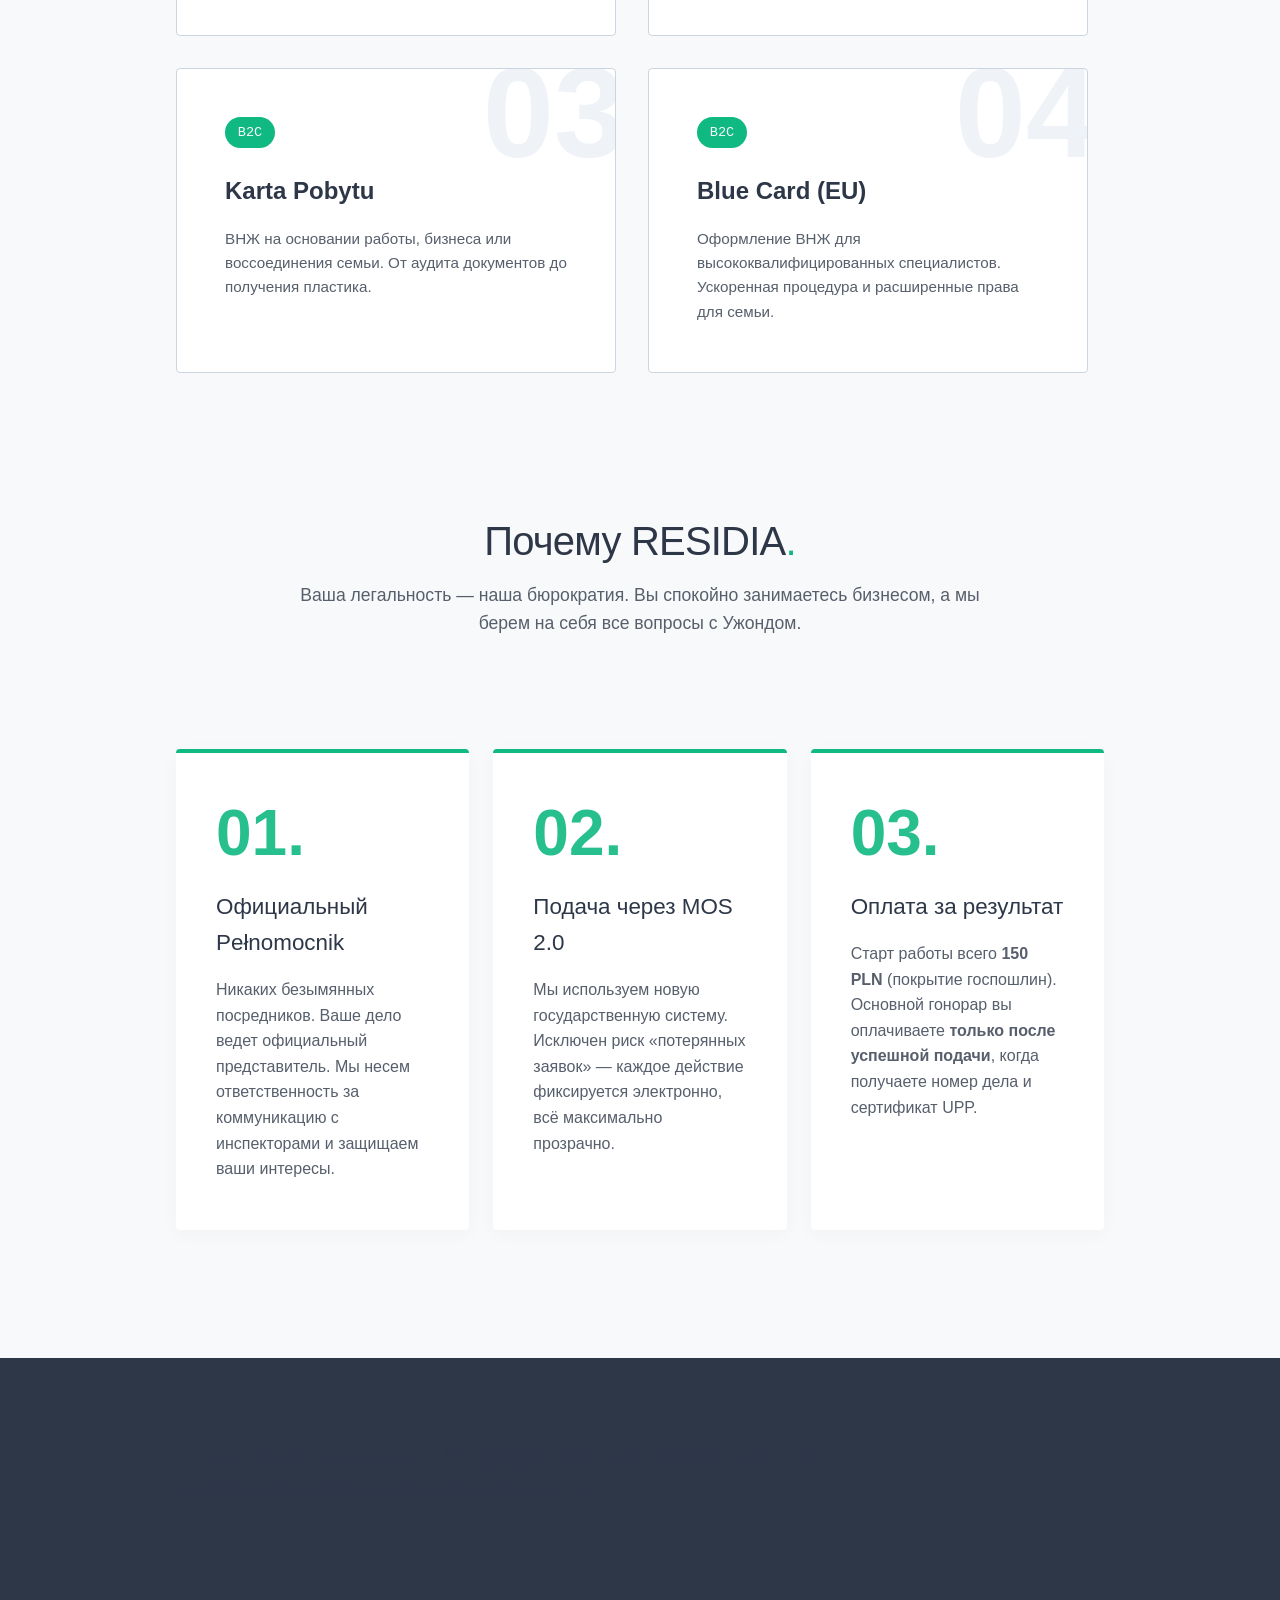
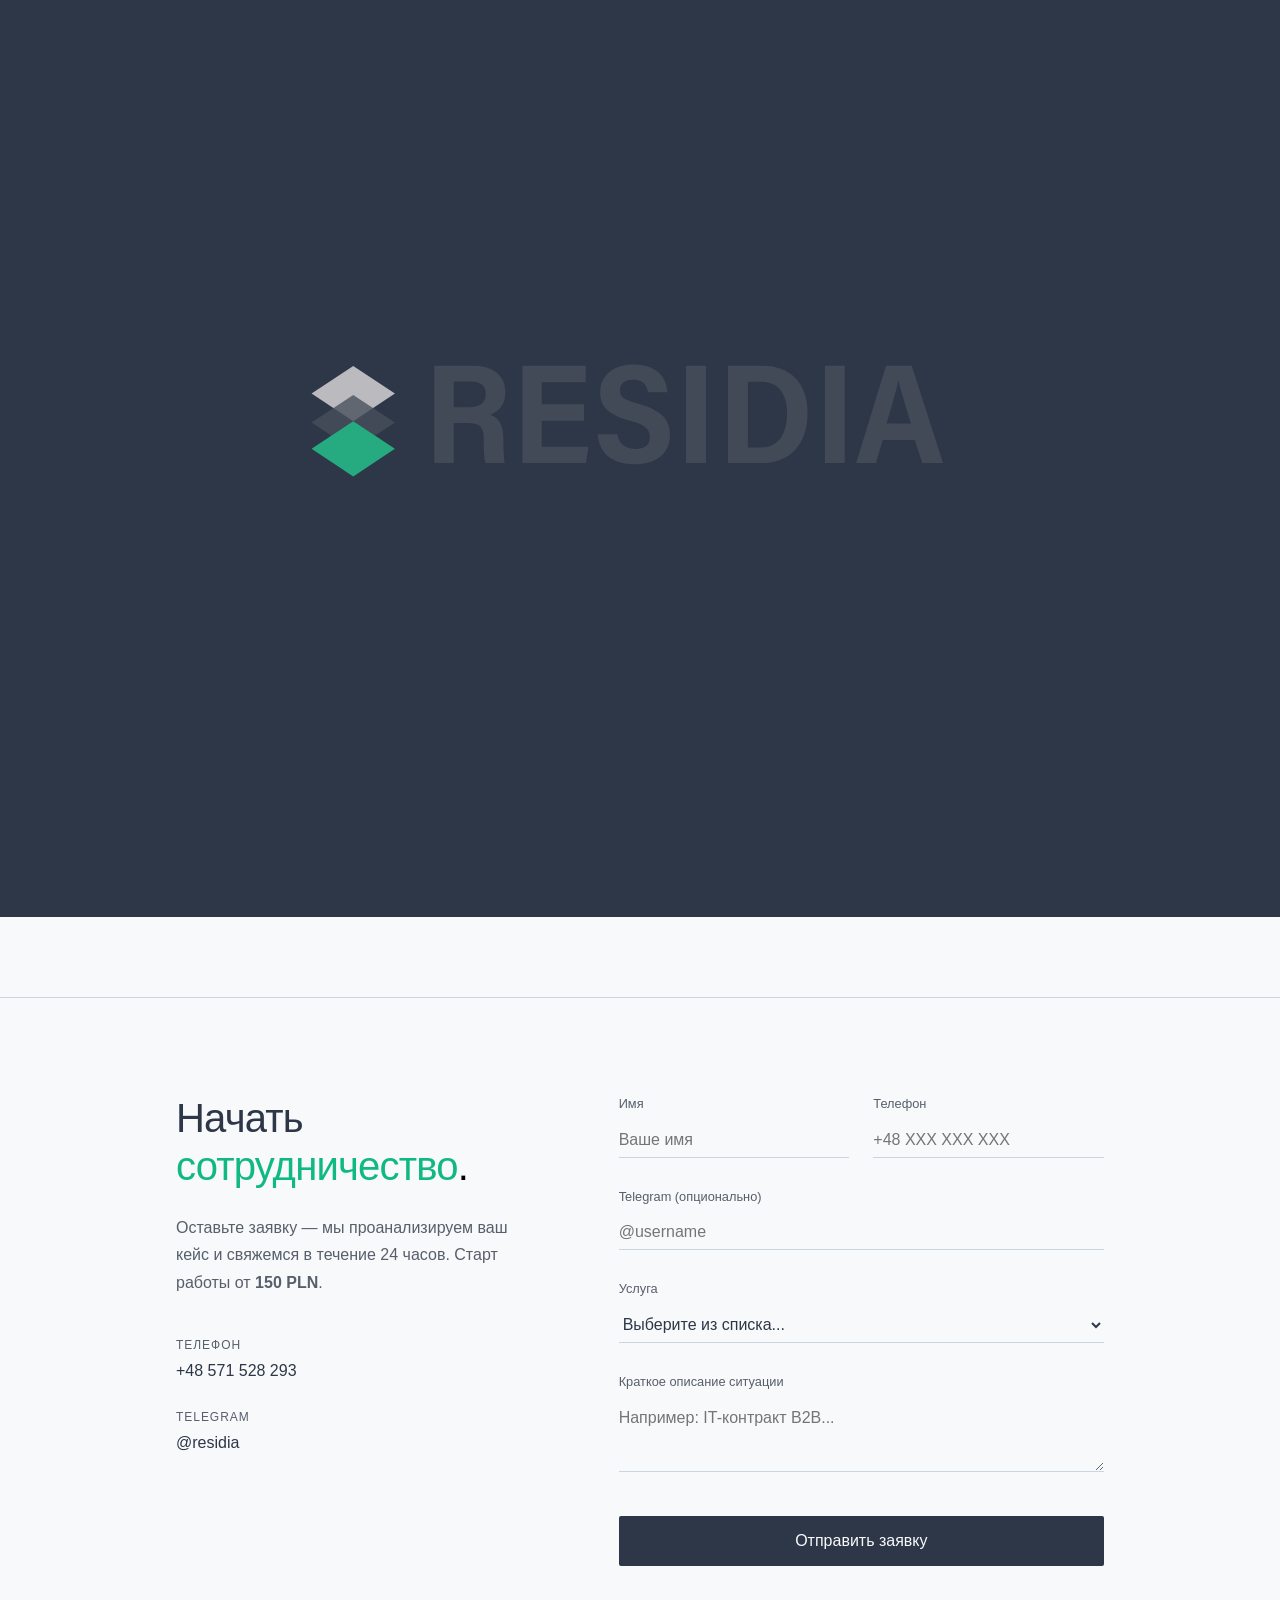
==== commit 415fe768: "refactor: change color of section-title" ====
--- a/index.html
+++ b/index.html
@@ -151,12 +151,26 @@
                 </div>
             </div>
         </section>
+
+        <section class="cta-ribbon bg-dark-ribbon">
+    <div class="container">
+        <div class="cta-flex">
+            <div class="cta-content">
+                <h2 class="cta-text">Готовы делегировать бюрократию профессионалам?</h2>
+                <p class="cta-subtext">Ваш кейс индивидуален — наше решение будет точным.</p>
+            </div>
+            <div class="cta-decoration">
+    <img src="img/residia.svg" alt="RESIDIA Logo" class="cta-logo-accent">
+</div>
+        </div>
+    </div>
+</section>
         
     <section id="contact" class="contact-section">
     <div class="container">
         <div class="contact-grid">
             <div class="contact-info">
-                <h2 class="section-title">Начать<br>сотрудничество<span class="text-accent">.</span></h2>
+                <h2 class="section-title">Начать<br><span style="color: var(--accent-color);">сотрудничество</span><span class="text-accent" style="color: black;">.</span></h2>
                 <p class="contact-desc">Оставьте заявку — мы проанализируем ваш кейс и свяжемся в течение 24 часов. Старт работы от <strong>150 PLN</strong>.</p>
                 <div class="contact-details">
                     <a href="tel:+48571528293" class="contact-item">
@@ -175,7 +189,7 @@
                     <div class="form-row">
                         <div class="form-group">
                             <label for="cf-name">Имя</label>
-                            <input type="text" id="cf-name" name="name" placeholder="John Doe" required>
+                            <input type="text" id="cf-name" name="name" placeholder="Ваше имя" required>
                             <span class="error-message">Введите имя</span>
                         </div>
                         <div class="form-group">
@@ -194,9 +208,9 @@
                         <label for="cf-service">Услуга</label>
                         <select id="cf-service" name="service" required>
                             <option value="" disabled selected>Выберите из списка...</option>
+                            <option value="Karta Pobytu">Karta Pobytu</option>
                             <option value="Регистрация Sp. z o.o.">Регистрация Sp. z o.o.</option>
                             <option value="Бизнес-инкубатор">Бизнес-инкубатор</option>
-                            <option value="Karta Pobytu">Karta Pobytu</option>
                             <option value="Blue Card">Blue Card</option>
                             <option value="Консультация">Консультация</option>
                         </select>
@@ -215,7 +229,7 @@
                 </form>
 
                 <div class="cf-success hidden" id="cf-success">
-                    <div class="success-icon">✓</div>
+                    <div class="success-icon"></div>
                     <h3>Заявка принята</h3>
                     <p>Свяжемся с вами в течение 24 часов.</p>
                 </div>
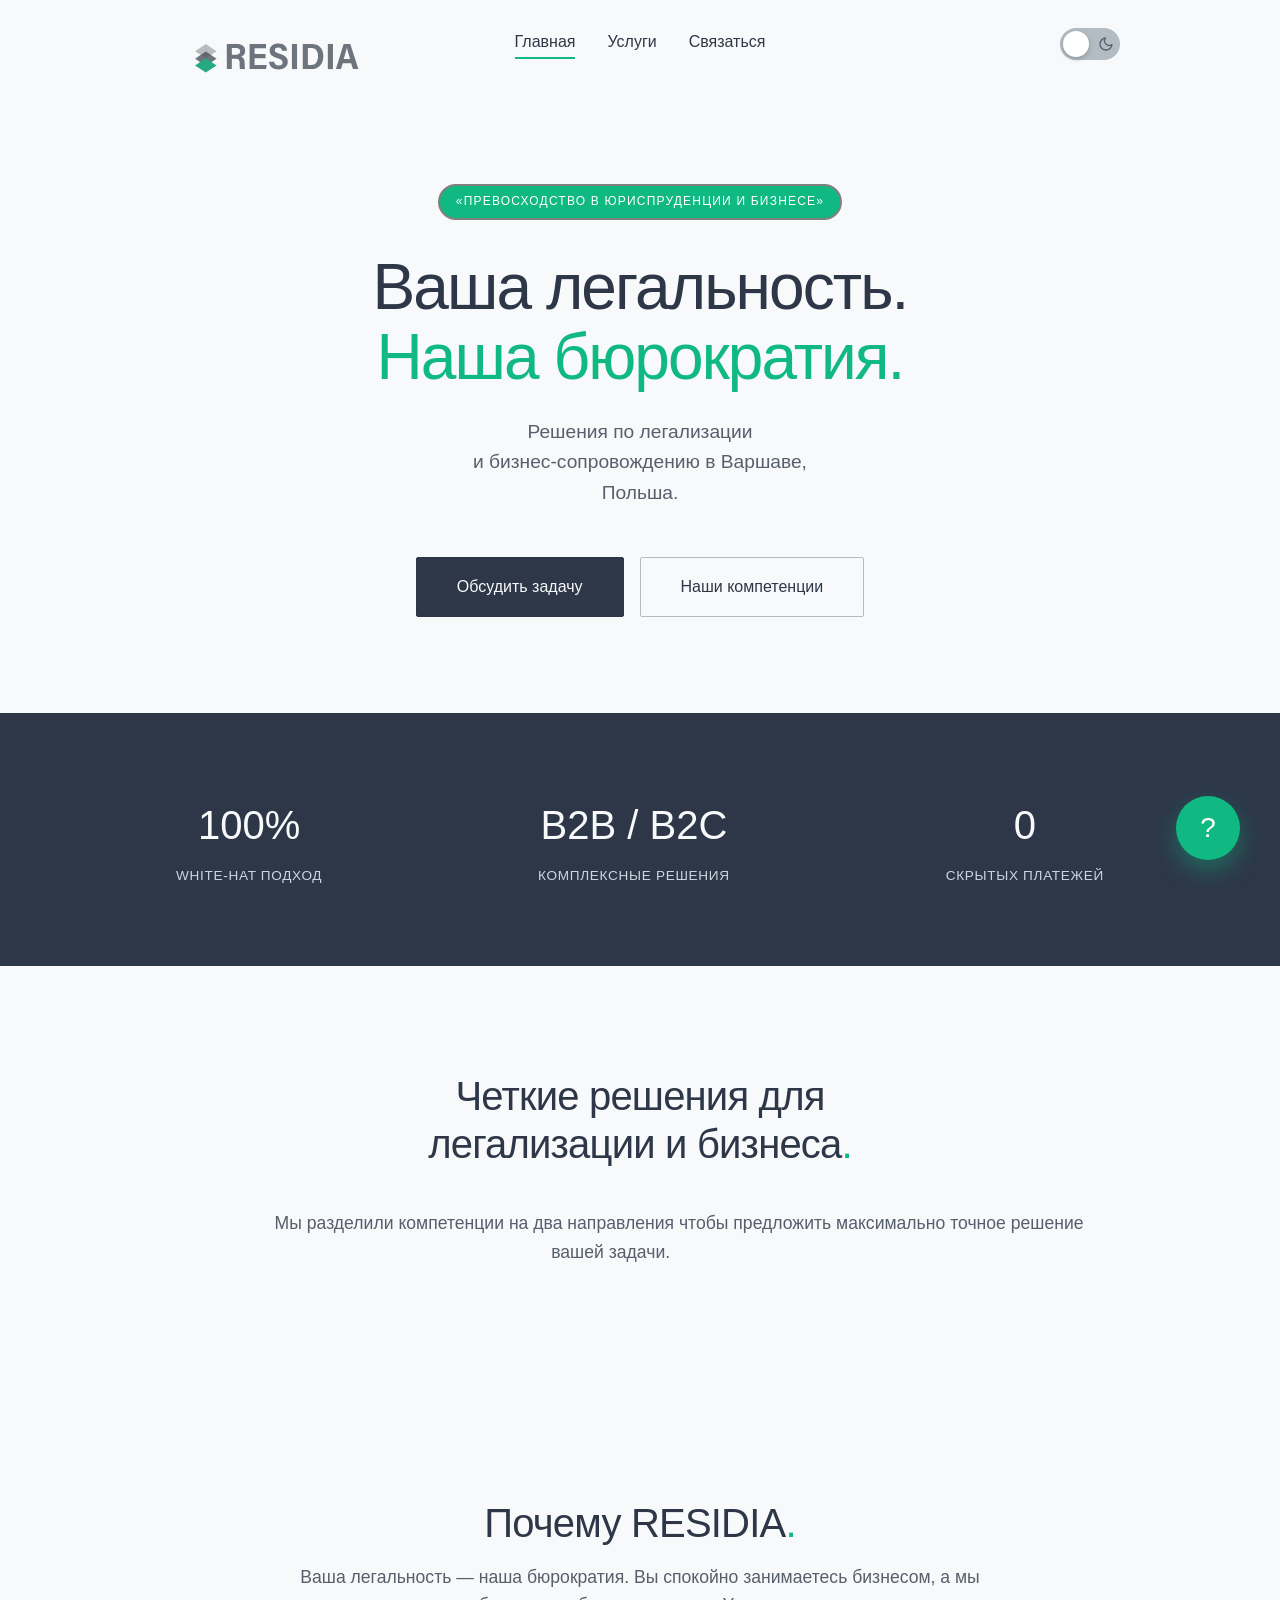
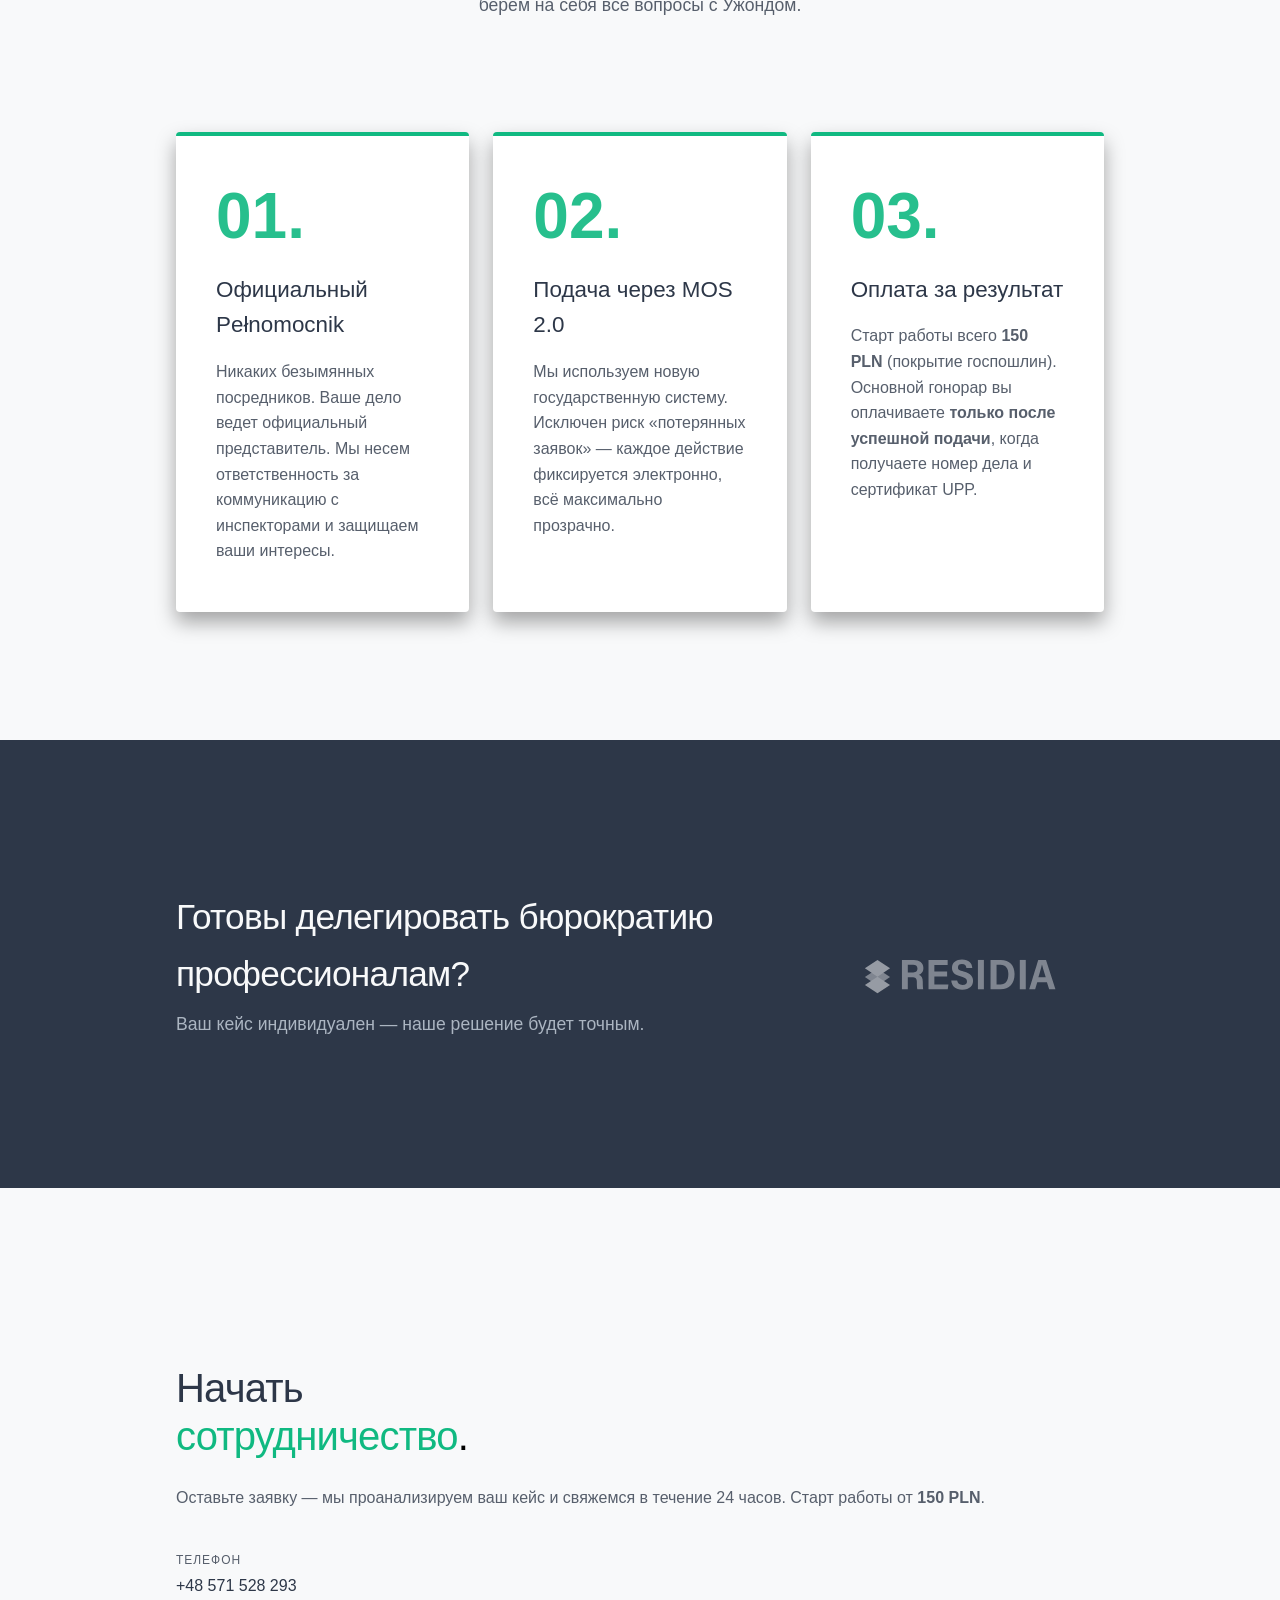
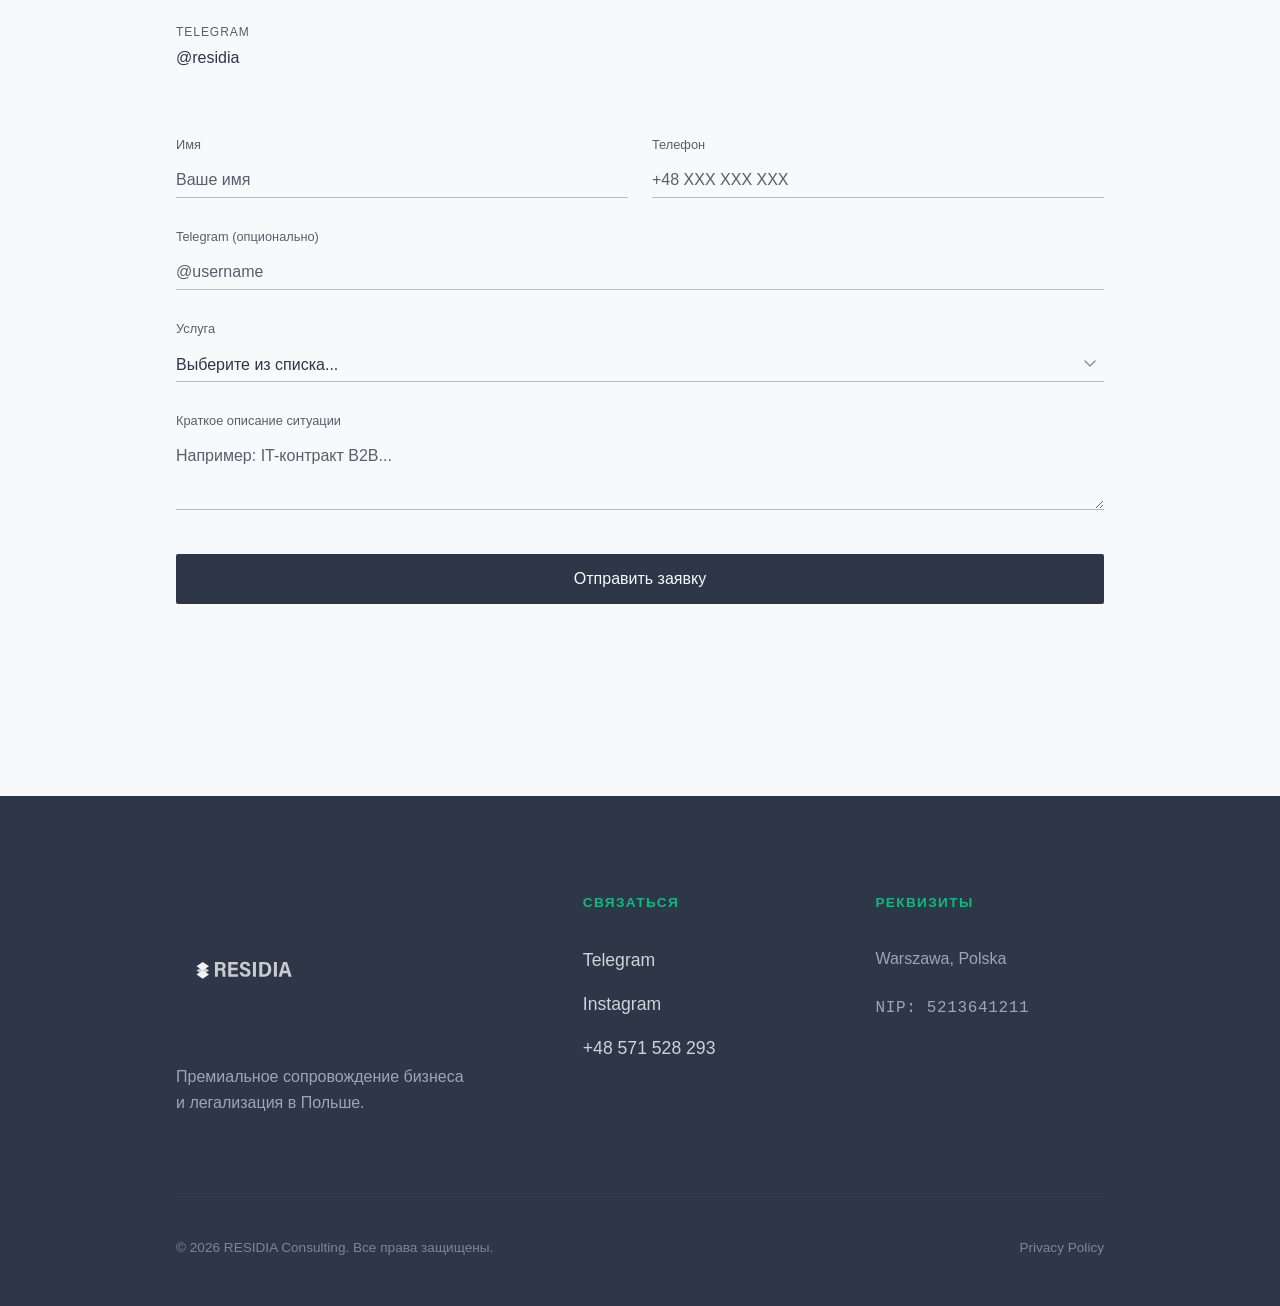
==== commit 68385153: "feat: add fab menu links" ====
--- a/index.html
+++ b/index.html
@@ -81,41 +81,12 @@
                 Мы разделили компетенции на два направления чтобы предложить максимально точное решение вашей задачи.
             </p>
         </div>
-                <div id="services-grid" class="services-flex-container">
-                    
-                    <div class="service-card" data-category="b2b">
-                        <div class="card-bg-number">01</div>
-                        <div class="card-content">
-                            <div class="card-tag">B2B</div>
-                            <h3>Регистрация Sp. z o.o.</h3>
-                            <p>Полный цикл открытия компании в Польше. Подготовка устава, нотариальное сопровождение, регистрация в KRS, VAT и ZUS.</p>
-                        </div>
-                    </div>
-                    <div class="service-card" data-category="b2b">
-                        <div class="card-bg-number">02</div>
-                        <div class="card-content">
-                            <div class="card-tag">B2B</div>
-                            <h3>Бизнес-инкубатор</h3>
-                            <p>Легальная работа в Польше без регистрации собственного юрлица. Идеально для фрилансеров и IT-контракторов.</p>
-                        </div>
-                    </div>
-                    <div class="service-card" data-category="b2c">
-                        <div class="card-bg-number">03</div>
-                        <div class="card-content">
-                            <div class="card-tag">B2C</div>
-                            <h3>Karta Pobytu</h3>
-                            <p>ВНЖ на основании работы, бизнеса или воссоединения семьи. От аудита документов до получения пластика.</p>
-                        </div>
-                    </div>
-                    <div class="service-card" data-category="b2c">
-                        <div class="card-bg-number">04</div>
-                        <div class="card-content">
-                            <div class="card-tag">B2C</div>
-                            <h3>Blue Card (EU)</h3>
-                            <p>Оформление ВНЖ для высококвалифицированных специалистов. Ускоренная процедура и расширенные права для семьи.</p>
-                        </div>
-                    </div>
-                </div>
+                <div id="services-grid" class="services-flex-container"></div>
+                <div id="services-grid" class="services-flex-container"></div>
+                <div id="services-grid" class="services-flex-container"></div>
+                <div id="services-grid" class="services-flex-container"></div>
+                   
+                
                 
                 <div id="loader" class="loader hidden"></div>
             </div>
@@ -241,13 +212,13 @@
 
     <div class="fab-wrapper" id="fab-wrapper">
         <div class="fab-menu">
-            <a href="#" class="fab-action" style="--delay: 0.25s;" aria-label="Viber">
+            <a href="tel:+48571528293" class="fab-action" style="--delay: 0.25s;" aria-label="Viber">
                 <svg viewBox="0 0 24 24" width="20" height="20" fill="currentColor"><path d="M21.573 13.914c-.056-.519-.341-1.031-.837-1.492l-2.023-1.89c-.585-.547-1.417-.676-2.126-.33l-1.36.666c-.309.151-.663.084-.91-.176-.906-.95-2.097-2.315-3.058-3.465-.213-.257-.225-.632-.027-.9l.865-1.18c.451-.614.542-1.428.232-2.126L11.13.96C10.743.111 9.943-.284 9.1.181l-1.66.924C6.353 1.708 5.56 2.825 5.618 4.04c.148 3.125 1.547 6.452 3.86 9.176 2.378 2.798 5.632 4.671 8.851 5.378 1.215.267 2.457-.202 3.255-1.229l1.107-1.427c.563-.727.42-1.688-.22-2.285l-.898-.739z"/></svg>
             </a>
-            <a href="#" class="fab-action" style="--delay: 0.15s;" aria-label="Telegram">
+            <a href="https://t.me/residia_consulting" class="fab-action" style="--delay: 0.15s;" aria-label="Telegram">
                 <svg viewBox="0 0 24 24" width="20" height="20" fill="currentColor"><path d="M12 0c-6.627 0-12 5.373-12 12s5.373 12 12 12 12-5.373 12-12-5.373-12-12-12zm5.894 8.221l-1.97 9.28c-.145.658-.537.818-1.084.508l-3-2.21-1.446 1.394c-.14.18-.357.223-.548.223l.188-2.85 5.18-4.686c.223-.195-.054-.282-.346-.086l-6.405 4.027-2.76-.89c-.6-.188-.612-.6.126-.89l10.814-4.18c.5-.205.952.12.851.864z"/></svg>
             </a>
-            <a href="#" class="fab-action" style="--delay: 0.05s;" aria-label="Instagram">
+            <a href="https://www.instagram.com/residia.consulting/" class="fab-action" style="--delay: 0.05s;" aria-label="Instagram">
                 <svg viewBox="0 0 24 24" width="20" height="20" fill="currentColor"><path d="M12 2.163c3.204 0 3.584.012 4.85.07 3.252.148 4.771 1.691 4.919 4.919.058 1.265.069 1.645.069 4.849 0 3.205-.012 3.584-.069 4.849-.149 3.225-1.664 4.771-4.919 4.919-1.266.058-1.644.07-4.85.07-3.204 0-3.584-.012-4.849-.07-3.26-.149-4.771-1.699-4.919-4.92-.058-1.265-.07-1.644-.07-4.849 0-3.204.013-3.583.07-4.849.149-3.227 1.664-4.771 4.919-4.919 1.266-.057 1.645-.069 4.849-.069zM12 0C8.741 0 8.333.014 7.053.072 2.695.272.273 2.69.073 7.052.014 8.333 0 8.741 0 12c0 3.259.014 3.668.072 4.948.2 4.358 2.618 6.78 6.98 6.98C8.333 23.986 8.741 24 12 24c3.259 0 3.668-.014 4.948-.072 4.354-.2 6.782-2.618 6.979-6.98.059-1.28.073-1.689.073-4.948 0-3.259-.014-3.667-.072-4.947-.196-4.354-2.617-6.78-6.979-6.98C15.668.014 15.259 0 12 0zm0 5.838a6.162 6.162 0 100 12.324 6.162 6.162 0 000-12.324zM12 16a4 4 0 110-8 4 4 0 010 8zm6.406-11.845a1.44 1.44 0 100 2.881 1.44 1.44 0 000-2.881z"/></svg>
             </a>
         </div>
@@ -257,6 +228,42 @@
             <span class="fab-icon-close">✕</span>
         </button>
     </div>
+    <footer class="site-footer">
+    <div class="container">
+        <div class="footer-grid">
+            
+            <div class="footer-brand">
+                <img src="img/residia.svg" alt="RESIDIA Logo" class="footer-logo">
+                <p class="footer-mission">Премиальное сопровождение бизнеса <br> и легализация в Польше.</p>
+            </div>
+
+            <div class="footer-socials">
+                <h4>Связаться</h4>
+                <ul>
+                    <li><a href="https://t.me/residia_consulting" target="_blank">Telegram</a></li>
+                    <li><a href="https://www.instagram.com/residia.consulting/" target="_blank">Instagram</a></li>
+                    <li><a href="tel:+48571528293">+48 571 528 293</a></li>
+                </ul>
+            </div>
+
+            <div class="footer-legal">
+                <h4>Реквизиты</h4>
+                <p>Warszawa, Polska</p>
+                <div class="legal-ids">
+                    <span>NIP: 5213641211</span>
+                </div>
+            </div>
+        </div>
+
+        <div class="footer-bottom">
+            <p>&copy; 2026 RESIDIA Consulting. Все права защищены.</p>
+            <div class="footer-bottom-links">
+                <a href="#">Privacy Policy</a>
+            </div>
+        </div>
+    </div>
+</footer>
+    
     <script src="js/main.js"></script>
 </body>
 </html>
--- a/css/styles.css
+++ b/css/styles.css
@@ -1,17 +1,39 @@
     :root {
-        /* Light Theme (RESIDIA Palette) */
-        --bg-color: #F8F9FA;        /* Благородный светло-серый фон */
-        --card-pure-white: #FFFFFF; /* Чисто белый для карточек */
-        --text-color: #2D3748;      /* Было #1A1A1A, стал Глубокий графитовый */
-        --text-muted: #575F6C;      /* Тёмно-серый */
-        --accent-color: #10B981;    /* Изумрудный акцент */
-        --border-color: #CBD5E0;    /* Светло-серая линия */
-        --card-bg: #FFFFFF;
-        
+    --bg-color: #F8F9FA;
+    --card-pure-white: #ffffff;
+    --text-color: #2D3748;
+    --text-muted: #575F6C;
+    --accent-color: #10B981;
+    --border-color: #b3bbc3;
+    --card-bg: #FFFFFF;
+    --font-main: 'Helvetica Neue', Arial, sans-serif;
+    --spacing-unit: 1rem;
+    
+
+    --ribbon-bg: #2D3748;
+    --ribbon-text: #F8F9FA;
+    --ribbon-muted: #CBD5E0;
+}
+
+[data-theme="dark"] {
+    --bg-color: #0F1117;
+    --card-pure-white: #1E2130;   
+    --text-color: #E8EAF0;
+    --text-muted: #8B92A5;
+    --accent-color: #10B981;
+    --border-color: #2E3450;     
+    --card-bg: #1E2130; 
+
         /* Typography */
-        --font-main: 'Helvetica Neue', Arial, sans-serif;
-        --spacing-unit: 1rem;
-    }
+    --font-main: 'Helvetica Neue', Arial, sans-serif;
+    --spacing-unit: 1rem;
+    }
+
+    [data-theme="dark"] .service-card,
+    [data-theme="dark"] .feature-card {
+    box-shadow: 0 0 0 1px var(--border-color), 
+                0 4px 24px rgba(0, 0, 0, 0.35);
+}
 
 
     * {
@@ -30,6 +52,8 @@
 
     .container {
         width: 100%;
+        max-width: 960px;
+        margin: 0 auto;
         padding: 0 var(--spacing-unit);
     }
 
@@ -124,25 +148,27 @@
         border-radius: 2px; 
     }
 
-    .btn-solid {
-        background-color: var(--text-color);
-        color: var(--bg-color);
-        border: 1px solid var(--text-color);
-    }
+   .btn-solid {
+    background-color: var(--text-color);
+    color: var(--bg-color);
+    border: 1px solid var(--text-color);
+    transition: all 0.3s ease;
+}
 
     .btn-solid:hover {
         opacity: 0.9;
     }
 
     .btn-outline {
-        background-color: transparent;
-        color: var(--text-color);
-        border: 1px solid var(--border-color);
-    }
+    background-color: transparent;
+    color: var(--text-color);
+    border: 1px solid var(--border-color);
+    transition: all 0.3s ease;
+}
 
     .btn-outline:hover {
-        border-color: var(--text-color);
-    }
+    border-color: var(--text-color);
+}
 
     .text-center {
         text-align: center;
@@ -229,13 +255,13 @@
         padding: 3rem 2.5rem;
         border-radius: 4px;
         border-top: 4px solid var(--accent-color); 
-        box-shadow: 0 4px 20px rgba(0, 0, 0, 0.03);
+        box-shadow: 0 10px 20px rgba(0, 0, 0, 0.35);
         transition: all 0.3s ease;
     }
 
     .feature-card:hover {
         transform: translateY(-5px);
-        box-shadow: 0 10px 30px rgba(16, 185, 129, 0.08); 
+        box-shadow: 0 10px 20px rgba(0, 0, 0, 0.35);
     }
 
     .logo {
@@ -297,7 +323,6 @@
         gap: 12px;
     }
 
-    /* Иконки соцсетей */
     .fab-action {
         width: 48px;
         height: 48px;
@@ -309,8 +334,6 @@
         align-items: center;
         justify-content: center;
         text-decoration: none;
-        
-        /* Спрятаны (прозрачные и опущены вниз) */
         opacity: 0;
         transform: translateY(20px) scale(0.8);
         pointer-events: none;
@@ -341,27 +364,22 @@
     .fab-wrapper.is-open .fab-icon-question { opacity: 0; transform: rotate(90deg) scale(0.5); }
     .fab-wrapper.is-open .fab-icon-close { opacity: 1; transform: rotate(0) scale(1); }
 
-    @media (min-width: 768px) {
-        .container {
-            max-width: 720px;
-            margin: 0 auto;
-        }
-
-        .main-nav {
-            display: flex;
-            gap: 2rem;
-            align-items: center;
-        }
-
-        .main-nav a {
-            text-decoration: none;
-            color: var(--text-color);
-            font-weight: 500;
-            position: relative;
-            padding-bottom: 4px;
-        }
-
-        .main-nav a::after {
+    .main-nav {
+        display: flex;
+        gap: 2rem;
+        align-items: center;
+    }
+
+    .main-nav a {
+        text-decoration: none;
+        color: var(--text-color);
+        font-weight: 500;
+        position: relative;
+        padding-bottom: 4px;
+        transition: color 0.3s ease;
+}   
+
+    .main-nav a::after {
             content: '';
             position: absolute;
             bottom: 0;
@@ -370,29 +388,19 @@
             height: 1.5px;
             background-color: var(--accent-color);
             transition: width 0.3s ease;
-        }
-
-.main-nav a:hover::after,
-.main-nav a.active::after {
-    width: 100%;
-}
+    }
+
+    .main-nav a:hover::after,
+    .main-nav a.active::after {
+        width: 100%;
+    }
 
         .hero-title {
             font-size: 3rem;
         }
-    }
-
-    /* Breakpoint 2: Desktops */
-    @media (min-width: 1024px) {
-        .container {
-            max-width: 960px;
-        }
-
-        .features-grid {
-            /* Grid #2: 3 колонки на десктопе */
-            grid-template-columns: repeat(3, 1fr);
-        }
-    }
+
+
+
 
     /* Услуги и фильтрация */
 
@@ -449,11 +457,7 @@
         pointer-events: none;
     }
 
-    @media (min-width: 768px) {
-        .service-card {
-            width: calc(50% - 1.5rem);
-        }
-    }
+
 
     .service-card:hover .card-bg-number {
         color: var(--accent-color);
@@ -510,19 +514,19 @@
         transition: color 0.4s ease;
     }
 
-    .bg-dark-ribbon {
-        background-color: var(--text-color); /* Глубокий графитовый фон */
-        padding: 5rem 0; /* Делаем ленту чуть шире для солидности */
-        margin-bottom: 5rem;
-    }
+   .bg-dark-ribbon {
+    background-color: var(--ribbon-bg);
+    padding: 5rem 0;
+    margin-bottom: 5rem;
+}
 
     /* Перекрашиваем элементы внутри только этой темной ленты */
-    .bg-dark-ribbon .stat-number {
-        color: var(--bg-color); /* Белые цифры */
-    }
+   .bg-dark-ribbon .stat-number {
+    color: var(--ribbon-text);
+}
 
     .bg-dark-ribbon .stat-label {
-        color: var(--border-color); /* Светло-серый текст, чтобы не сливался */
+        color: var(--ribbon-muted);
     }
 
 
@@ -530,9 +534,9 @@
     Состояние ТЕМНОЙ ТЕМЫ (Анимация переключения)
     ========================================= */
 
-    [data-theme="dark"] .theme-switch {
-        background-color: var(--text-color); 
-    }
+   [data-theme="dark"] .theme-switch {
+    background-color: #2D3347;
+}
 
     [data-theme="dark"] .theme-switch-slider {
         transform: translateX(28px); 
@@ -738,7 +742,6 @@
    ========================================= */
 .contact-section {
     padding: 6rem 0;
-    border-top: 1px solid var(--border-color);
 }
 
 .contact-grid {
@@ -747,13 +750,7 @@
     gap: 4rem;
 }
 
-@media (min-width: 768px) {
-    .contact-grid {
-        grid-template-columns: 1fr 1.4fr;
-        gap: 6rem;
-        align-items: start;
-    }
-}
+
 
 .contact-desc {
     color: var(--text-muted);
@@ -831,6 +828,26 @@
     border-radius: 0;
 }
 
+.contact-form input::placeholder,
+.contact-form textarea::placeholder {
+    color: var(--text-muted);
+}
+
+.contact-form select {
+    -webkit-appearance: none;
+    appearance: none;
+    background-image: url("data:image/svg+xml,%3Csvg xmlns='http://www.w3.org/2000/svg' width='12' height='8' viewBox='0 0 12 8'%3E%3Cpath d='M1 1l5 5 5-5' stroke='%238B92A5' stroke-width='1.5' fill='none' stroke-linecap='round'/%3E%3C/svg%3E");
+    background-repeat: no-repeat;
+    background-position: right 0.5rem center;
+    padding-right: 1.5rem;
+    cursor: pointer;
+}
+
+.contact-form select option {
+    background-color: var(--card-bg);
+    color: var(--text-color);
+}
+
 .contact-form input:focus,
 .contact-form select:focus,
 .contact-form textarea:focus {
@@ -857,7 +874,7 @@
     font-size: 1rem;
     cursor: pointer;
     border-radius: 2px;
-    transition: opacity 0.3s ease;
+    transition: opacity 0.3s ease, background-color 0.3s ease;
     margin-top: 0.5rem;
 }
 
@@ -887,35 +904,111 @@
     justify-content: center;
     text-align: center;
     background-color: var(--bg-color);
-}
-
+    z-index: 5;
+    padding: 2rem;
+    animation: fadeIn 0.5s ease forwards;
+}
+
+/* Крупная, статусная иконка */
 .success-icon {
-    width: 56px;
-    height: 56px;
+    width: 90px; /* Увеличили размер круга */
+    height: 90px;
     border-radius: 50%;
+    border: 2.5px solid var(--accent-color); /* Сделали линию чуть толще */
+    
+    /* Элегантная галочка через SVG */
+    background-image: url("data:image/svg+xml,%3Csvg xmlns='http://www.w3.org/2000/svg' viewBox='0 0 24 24' fill='none' stroke='%2310B981' stroke-width='3' stroke-linecap='round' stroke-linejoin='round'%3E%3Cpath d='M20 6L9 17L4 12'/%3E%3C/svg%3E");
+    background-size: 45px; /* Увеличили размер самой галочки */
+    background-repeat: no-repeat;
+    background-position: center;
+    
+    margin-bottom: 2rem; /* Отступ до текста */
+    flex-shrink: 0;
+}
+
+/* Заголовок "Заявка принята" */
+.cf-success h3 {
+    font-size: 2rem; /* Сделали заметно крупнее */
+    font-weight: 500;
+    color: var(--text-color);
+    margin-bottom: 1rem;
+    letter-spacing: -0.02em;
+}
+
+/* Описание под заголовком */
+.cf-success p {
+    font-size: 1.1rem; /* Чуть увеличили текст */
+    color: var(--text-muted);
+    max-width: 300px;
+    line-height: 1.5;
+}
+
+/* =========================================
+   CTA Ribbon (Separator)
+   ========================================= */
+.cta-ribbon {
+    padding: 5rem 0;
+    /* Мы используем твой существующий класс .bg-dark-ribbon, 
+       поэтому фон и отступы подтянутся автоматически */
+}
+
+.cta-flex {
+    display: flex;
+    justify-content: space-between;
+    align-items: center;
+}
+
+.cta-text {
+    font-size: 2.2rem;
+    color: var(--ribbon-text);
+    font-weight: 500;
+    margin-bottom: 0.5rem;
+    letter-spacing: -0.02em;
+}
+
+.cta-subtext {
+    color: var(--ribbon-muted);
+    font-size: 1.1rem;
+    opacity: 0.8;
+}
+
+.dot-accent {
+    width: 12px;
+    height: 12px;
     background-color: var(--accent-color);
-    color: #fff;
-    font-size: 1.5rem;
-    display: flex;
-    align-items: center;
-    justify-content: center;
-    margin: 0 auto 1.5rem;
-}
-
-/* Позиционирование блока успеха поверх формы */
-.cf-success {
-    position: absolute;
-    inset: 0;
-    display: flex;
-    flex-direction: column;
-    align-items: center;
-    justify-content: center;
-    text-align: center;
-    background-color: var(--bg-color);
-    z-index: 5;
-    animation: fadeIn 0.5s ease forwards;
-}
-
+    border-radius: 50%;
+    display: block;
+    box-shadow: 0 0 20px rgba(16, 185, 129, 0.4);
+}
+
+.cta-logo-accent {
+    /* ИЗМЕНЕНИЕ 1: Драматическое увеличение высоты */
+    height: 280px; 
+    width: auto;
+    
+    /* Магия: делаем SVG белым специально для этой секции */
+    filter: brightness(0) invert(1); 
+    
+    opacity: 0.5; /* Почти полная непрозрачность для силы */
+    transition: all 0.3s ease;
+ 
+}
+
+.cta-ribbon:hover .cta-logo-accent {
+    opacity: 1; /* Полное высветление при наведении на всю ленту */
+    transform: scale(1.2); /* Легкий эффект пульсации */
+}
+
+.dot-accent {
+    display: none;
+}
+
+
+/* 3. Убедись, что обертка имеет относительное позиционирование */
+.contact-form-wrap {
+    position: relative;
+    min-height: 400px; /* Должно совпадать с формой */
+}
 .contact-form.hidden {
     opacity: 0;
     pointer-events: none;
@@ -951,4 +1044,450 @@
 
 .form-group.has-error .error-message {
     display: block;
+}
+
+/* =========================================
+   Site Footer
+   ========================================= */
+.site-footer {
+    background-color: var(--ribbon-bg);
+    color: var(--ribbon-text);
+    padding: 6rem 0 3rem;
+    margin-top: 6rem;
+}
+
+.footer-grid {
+    display: grid;
+    grid-template-columns: 1.5fr 1fr 1fr;
+    gap: 4rem;
+    margin-bottom: 5rem;
+    align-items: start;
+}
+
+.site-footer .footer-logo {
+    /* КРИТИЧНОЕ ИЗМЕНЕНИЕ: Драматическое увеличение высоты */
+    height: 140px; /* NEW SIZE: Теперь он мощный и заметный */
+    width: auto;
+    
+    /* Магия: делаем SVG белым специально для этой секции */
+    filter: brightness(0) invert(1); 
+    
+    opacity: 0.95; /* Почти полная непрозрачность для силы */
+    transition: all 0.3s ease;
+    
+    /* ИЗМЕНЕНИЕ 2: Запрещаем flex-контейнеру "плющить" лого */
+    flex-shrink: 0;
+    
+    /* Увеличим отступ снизу */
+    margin-bottom: 2rem; 
+    display: block;
+}
+
+.footer-mission {
+    font-size: 1rem;
+    color: var(--ribbon-muted);
+    opacity: 0.7;
+    line-height: 1.6;
+}
+
+.site-footer h4 {
+    font-size: 0.85rem;
+    margin-bottom: 2rem;
+    font-weight: 600;
+    letter-spacing: 0.1em;
+    text-transform: uppercase;
+    color: var(--accent-color);
+}
+
+.footer-socials ul, .footer-legal ul {
+    list-style: none;
+}
+
+.footer-socials li {
+    margin-bottom: 1rem;
+}
+
+.footer-socials a {
+    color: var(--ribbon-text);
+    text-decoration: none;
+    font-size: 1.1rem;
+    font-weight: 500;
+    transition: all 0.3s;
+    opacity: 0.8;
+}
+
+.footer-socials a:hover {
+    opacity: 1;
+    color: var(--accent-color);
+    padding-left: 5px;
+}
+
+
+.footer-legal p,
+.legal-ids span {
+    color: var(--ribbon-muted);
+    opacity: 0.7;
+    font-size: 1rem;
+    margin-bottom: 0.5rem;
+    display: block;
+}
+
+.legal-ids {
+    margin-top: 1.5rem;
+    font-family: monospace;
+    letter-spacing: 0.05em;
+}
+
+.footer-bottom {
+    border-top: 1px solid rgba(255, 255, 255, 0.05);
+    padding-top: 2.5rem;
+    display: flex;
+    justify-content: space-between;
+    font-size: 0.85rem;
+    opacity: 0.4;
+}
+
+.footer-bottom-links a {
+    color: inherit;
+    text-decoration: none;
+}
+
+/* =========================================
+   МОБИЛЬНЫЙ (до 480px)
+   ========================================= */
+@media (max-width: 480px) {
+
+    /* Шапка */
+    .header-inner {
+        grid-template-columns: 1fr auto;
+        padding: 1rem 0;
+    }
+
+    .brand-logo {
+        transform: scale(3.5);
+    }
+
+    /* Hero */
+    .hero-premium {
+        padding: 4rem 0 3rem;
+    }
+
+    .hero-badge {
+        font-size: 0.65rem;
+        padding: 0.35rem 0.8rem;
+        max-width: 90%;
+    }
+
+    .hero-title-large {
+        font-size: 2.2rem;
+    }
+
+    .hero-subtitle-large {
+        font-size: 1rem;
+    }
+
+    .hero-actions {
+        flex-direction: column;
+        align-items: stretch;
+        padding: 0 1rem;
+    }
+
+    .btn-solid, .btn-outline {
+        text-align: center;
+        width: 100%;
+    }
+
+    /* Статистика */
+    .stats-flex {
+        flex-direction: column;
+        align-items: center;
+        gap: 2.5rem;
+    }
+
+    .stat-item {
+        width: 100%;
+        text-align: center;
+    }
+
+    /* Заголовки секций */
+    .section-title {
+        font-size: 1.8rem;
+    }
+
+    .section-desc {
+        font-size: 1rem;
+    }
+
+    /* Карточки услуг */
+    .services-flex-container {
+        flex-direction: column;
+    }
+
+    .service-card {
+        width: 100%;
+        padding: 2rem;
+    }
+
+    /* Карточки "Почему RESIDIA" */
+    .features-grid {
+        grid-template-columns: 1fr;
+        gap: 1rem;
+        padding: 1.5rem 0;
+    }
+
+    .feature-card {
+        padding: 2rem 1.5rem;
+    }
+
+    .card-icon {
+        font-size: 3rem;
+    }
+
+    /* CTA лента */
+    .cta-flex {
+        flex-direction: column;
+        text-align: center;
+        gap: 1.5rem;
+    }
+
+    .cta-text {
+        font-size: 1.5rem;
+    }
+
+    .cta-logo-accent {
+        height: 60px;
+    }
+
+    /* Контакты */
+    .contact-section {
+        padding: 4rem 0;
+    }
+
+    .contact-grid {
+        grid-template-columns: 1fr;
+        gap: 3rem;
+    }
+
+    .contact-form .form-row {
+        grid-template-columns: 1fr;
+        gap: 0;
+    }
+
+    /* FAB */
+    .fab-wrapper {
+        bottom: 20px;
+        right: 20px;
+    }
+
+    /* Футер */
+    .footer-grid {
+        grid-template-columns: 1fr;
+        gap: 3rem;
+        text-align: center;
+    }
+
+    .site-footer .footer-logo {
+        height: 80px;
+        margin: 0 auto 1.5rem;
+    }
+
+    .footer-socials a:hover {
+        padding-left: 0;
+    }
+
+    .footer-bottom {
+        flex-direction: column;
+        align-items: center;
+        gap: 1rem;
+        text-align: center;
+    }
+}
+
+
+@media (min-width: 481px) and (max-width: 767px) {
+
+    .header-inner {
+        grid-template-columns: 1fr auto;
+        padding: 1.2rem 0;
+    }
+
+    .brand-logo {
+        transform: scale(4.5);
+    }
+
+    .hero-premium {
+        padding: 5rem 0 3rem;
+    }
+
+    .hero-title-large {
+        font-size: 2.8rem;
+    }
+
+    .hero-actions {
+        flex-direction: column;
+        align-items: center;
+        gap: 0.8rem;
+    }
+
+    .btn-solid, .btn-outline {
+        width: 320px;
+        text-align: center;
+    }
+
+    .stats-flex {
+        flex-direction: column;
+        align-items: center;
+        gap: 2rem;
+    }
+
+    .services-flex-container {
+        flex-direction: column;
+    }
+
+    .service-card {
+        width: 100%;
+    }
+
+    .features-grid {
+        grid-template-columns: 1fr;
+    }
+
+    .cta-flex {
+        flex-direction: column;
+        text-align: center;
+        gap: 2rem;
+    }
+
+    .cta-text {
+        font-size: 1.7rem;
+    }
+
+    .cta-logo-accent {
+        height: 80px;
+    }
+
+    .contact-grid {
+        grid-template-columns: 1fr;
+        gap: 3rem;
+    }
+
+    .contact-form .form-row {
+        grid-template-columns: 1fr;
+        gap: 0;
+    }
+
+    .footer-grid {
+        grid-template-columns: 1fr 1fr;
+        gap: 3rem;
+    }
+
+    .footer-brand {
+        grid-column: 1 / -1;
+        text-align: center;
+    }
+
+    .site-footer .footer-logo {
+        height: 80px;
+        margin: 0 auto 1.5rem;
+    }
+
+    .footer-bottom {
+        flex-direction: column;
+        align-items: center;
+        gap: 1rem;
+        text-align: center;
+    }
+}
+
+
+@media (min-width: 768px) and (max-width: 1023px) {
+
+    .container {
+        max-width: 720px;
+        margin: 0 auto;
+    }
+
+    .main-nav {
+        display: flex;
+        gap: 1.5rem;
+        align-items: center;
+    }
+
+    .brand-logo {
+        transform: scale(5);
+    }
+
+    .features-grid {
+        grid-template-columns: 1fr;
+        gap: 1.2rem;
+    }
+
+    .service-card {
+        width: calc(50% - 1rem);
+    }
+
+    .cta-flex {
+        flex-direction: column;
+        text-align: center;
+        gap: 2rem;
+    }
+
+    .cta-text {
+        font-size: 1.9rem;
+    }
+
+    .cta-logo-accent {
+        height: 100px;
+    }
+
+    .footer-grid {
+        grid-template-columns: 1.5fr 1fr 1fr;
+        gap: 2rem;
+    }
+
+    .site-footer .footer-logo {
+        height: 100px;
+    }
+}
+
+
+@media (min-width: 1024px) {
+
+    .container {
+        max-width: 960px;
+    }
+
+    .features-grid {
+        grid-template-columns: repeat(3, 1fr);
+    }
+
+    .service-card {
+        width: calc(50% - 1rem);
+    }
+}
+
+/* Скрываем nav только на мобилке */
+@media (max-width: 767px) {
+    .header-inner {
+        grid-template-columns: 1fr auto;
+        padding: 1rem 0;
+    }
+
+    .main-nav {
+        display: none !important;
+    }
+}
+
+/* Показываем nav на планшете и десктопе */
+@media (min-width: 768px) {
+    .main-nav {
+        display: flex;
+        gap: 2rem;
+        align-items: center;
+    }
+
+    .header-inner {
+        grid-template-columns: 1fr auto 1fr;
+        padding: 1.5rem 0;
+    }
 }
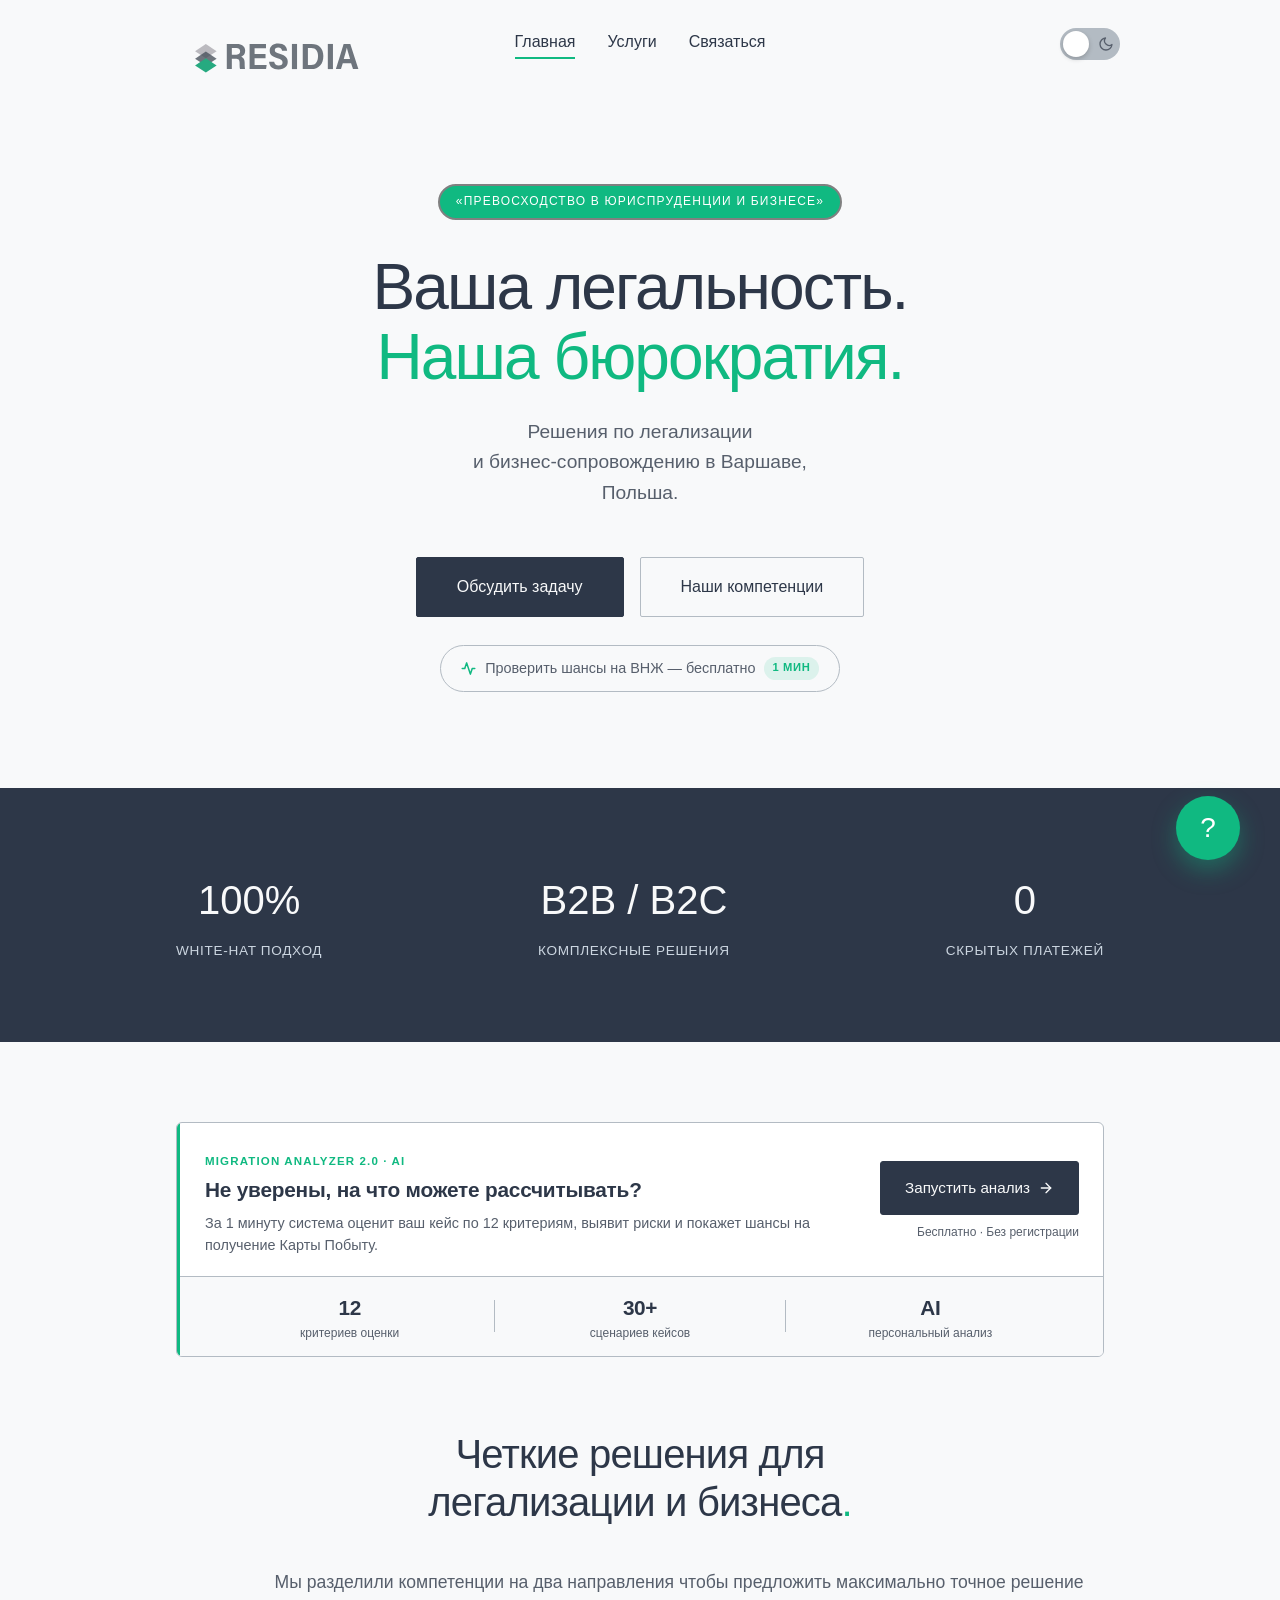
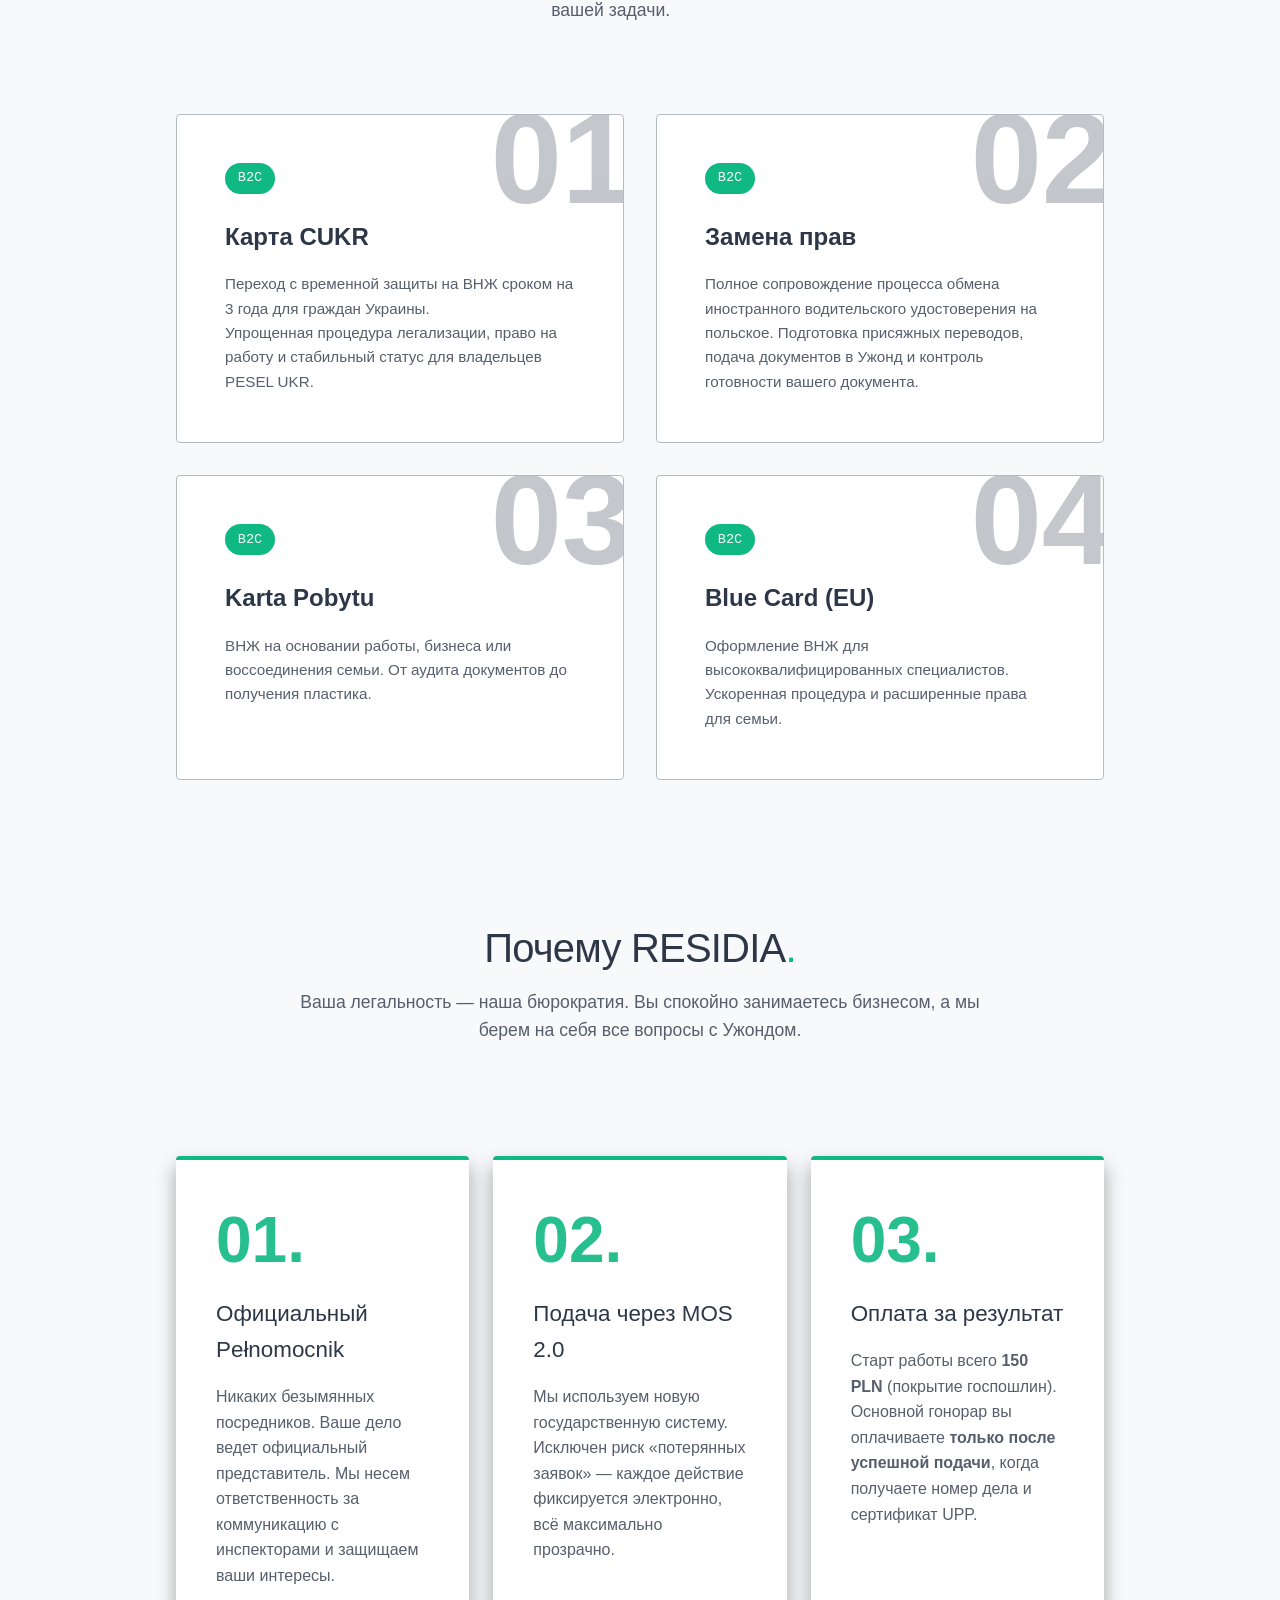
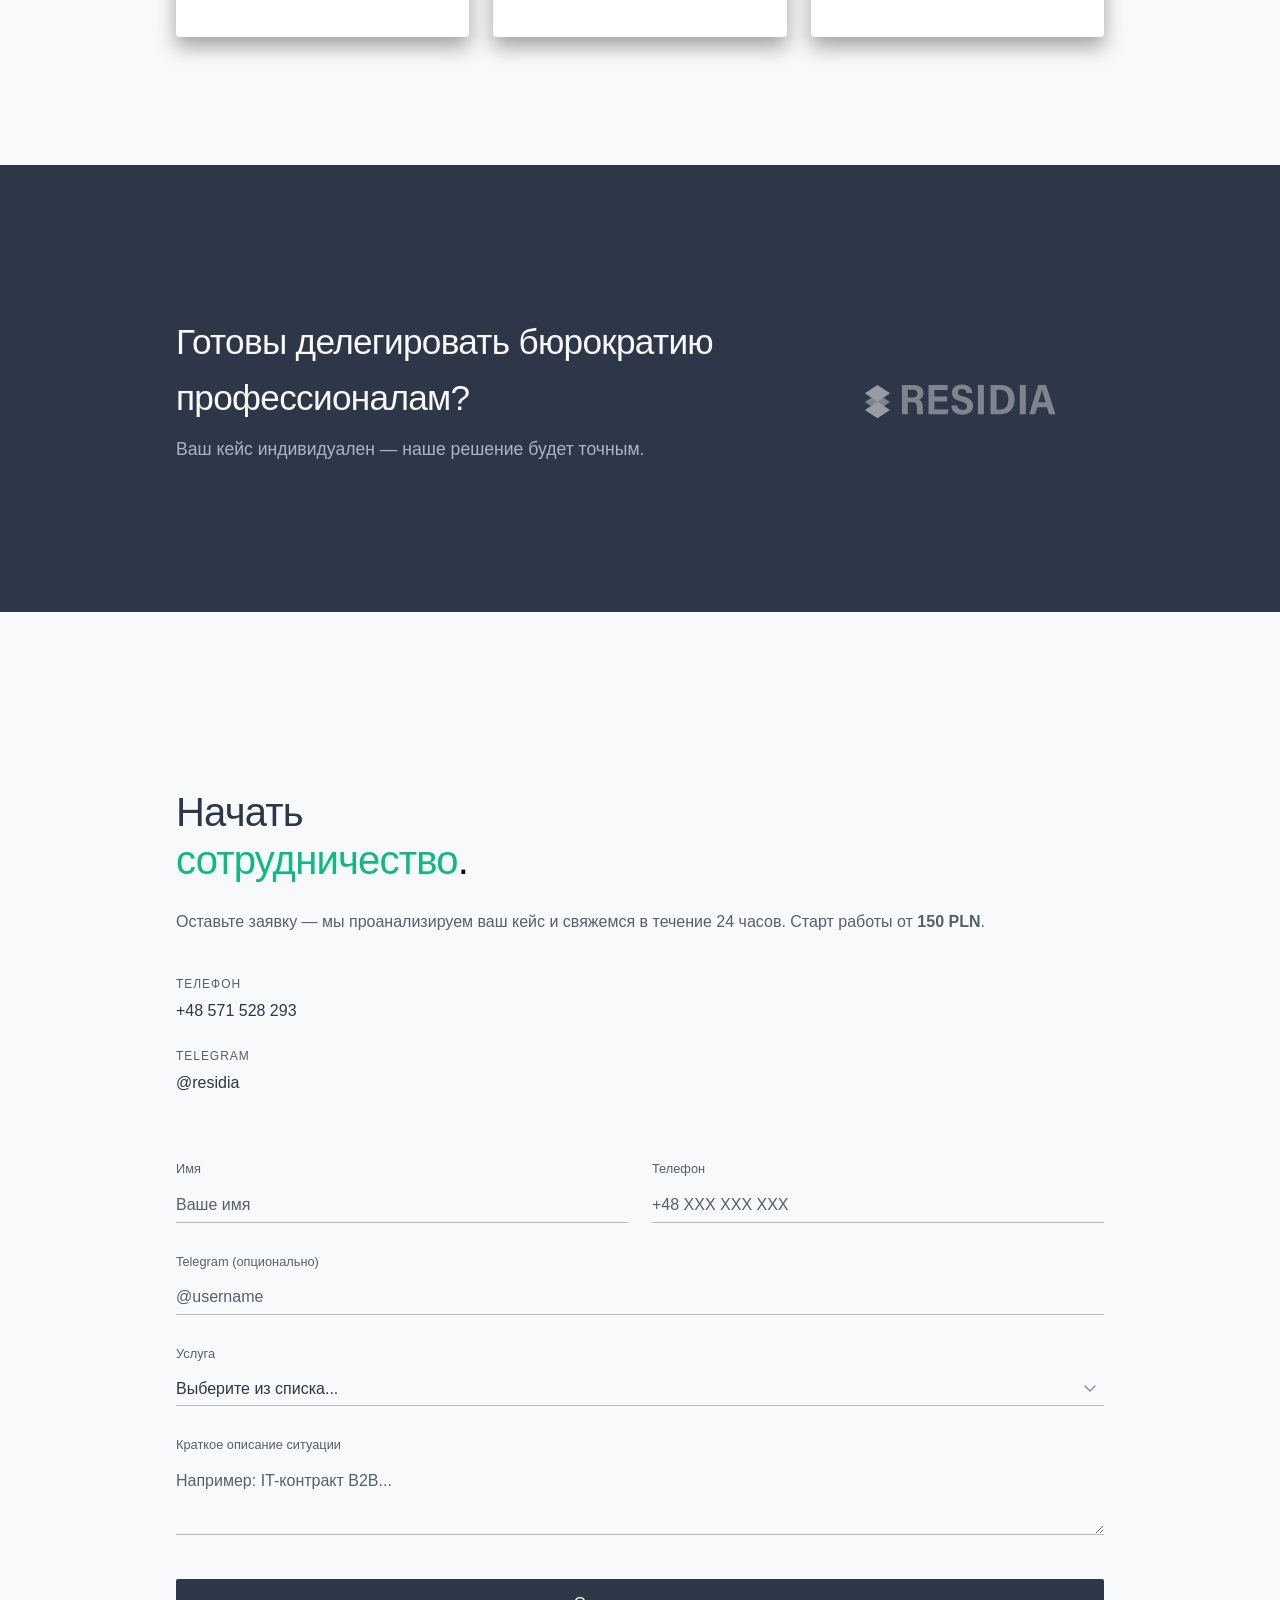
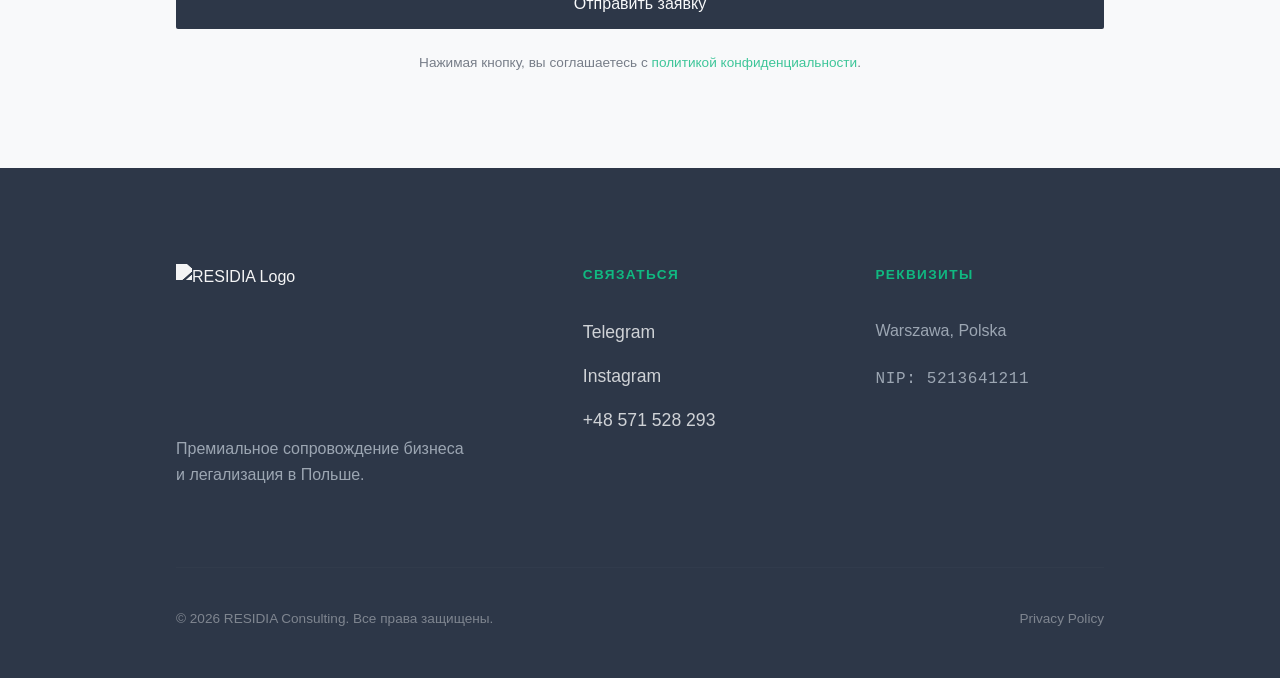
==== commit 3872c60f: "add: add analizator button in main page" ====
--- a/index.html
+++ b/index.html
@@ -5,18 +5,36 @@
     <meta name="viewport" content="width=device-width, initial-scale=1.0">
     <title>Residia Consulting. | Легализация в Варшаве</title>
     <link rel="stylesheet" href="css/styles.css">
+    <link rel="icon" type="image/svg+xml" href="img/residia66.svg">
     <style>html { scroll-behavior: smooth; }</style>
+    <!-- Meta Pixel Code -->
+        <script>
+        !function(f,b,e,v,n,t,s)
+        {if(f.fbq)return;n=f.fbq=function(){n.callMethod?
+        n.callMethod.apply(n,arguments):n.queue.push(arguments)};
+        if(!f._fbq)f._fbq=n;n.push=n;n.loaded=!0;n.version='2.0';
+        n.queue=[];t=b.createElement(e);t.async=!0;
+        t.src=v;s=b.getElementsByTagName(e)[0];
+        s.parentNode.insertBefore(t,s)}(window, document,'script',
+        'https://connect.facebook.net/en_US/fbevents.js');
+        fbq('init', '984774087451139');
+        fbq('track', 'PageView');
+        </script>
+        <noscript><img height="1" width="1" style="display:none"
+        src="https://www.facebook.com/tr?id=984774087451139&ev=PageView&noscript=1"
+        /></noscript>
+        <!-- End Meta Pixel Code -->
 </head>
 <body>
     <header class="site-header">
         <div class="container header-inner">
             <div class="logo">
-                <img src="img/residia.svg" alt="RESIDIA Logo" class="brand-logo">
+                <a href="" class="logo-link"><img src="img/residia.svg" alt="RESIDIA Logo" class="brand-logo"></a>
             </div>
             
             <nav class="main-nav">
                 <a href="#home" class="active">Главная</a>
-                <a href="#services">Услуги</a>
+                <a href="#services">Услуги</a>  
                 <a href="#contact" class="btn-primary">Связаться</a>
             </nav>
             
@@ -50,6 +68,15 @@
                     <a href="#contact" class="btn-solid">Обсудить задачу</a>
                     <a href="#services" class="btn-outline">Наши компетенции</a>
                 </div>
+                <div class="hero-analyzer-cta">
+                    <a href="analyzer.html" class="btn-analyzer-hero">
+                        <span class="btn-analyzer-icon">
+                            <svg width="15" height="15" viewBox="0 0 24 24" fill="none" stroke="currentColor" stroke-width="2.5" stroke-linecap="round" stroke-linejoin="round"><polyline points="22 12 18 12 15 21 9 3 6 12 2 12"></polyline></svg>
+                        </span>
+                        Проверить шансы на ВНЖ — бесплатно
+                        <span class="btn-analyzer-badge">1 мин</span>
+                    </a>
+                </div>
             </div>
         </section>
 
@@ -74,6 +101,31 @@
 
         <section id="services" class="services-content">
             <div class="container">
+
+                <!-- Analyzer Teaser Banner -->
+                <div class="analyzer-teaser">
+                    <div class="analyzer-teaser-content">
+                        <div class="analyzer-teaser-left">
+                            <span class="analyzer-teaser-eyebrow">Migration Analyzer 2.0 · AI</span>
+                            <h3 class="analyzer-teaser-title">Не уверены, на что можете рассчитывать?</h3>
+                            <p class="analyzer-teaser-desc">За 1 минуту система оценит ваш кейс по 12 критериям, выявит риски и покажет шансы на получение Карты Побыту.</p>
+                        </div>
+                        <div class="analyzer-teaser-right">
+                            <a href="analyzer.html" class="btn-analyzer-teaser">
+                                Запустить анализ
+                                <svg width="16" height="16" viewBox="0 0 24 24" fill="none" stroke="currentColor" stroke-width="2" stroke-linecap="round" stroke-linejoin="round"><line x1="5" y1="12" x2="19" y2="12"/><polyline points="12 5 19 12 12 19"/></svg>
+                            </a>
+                            <span class="analyzer-teaser-note">Бесплатно · Без регистрации</span>
+                        </div>
+                    </div>
+                    <div class="analyzer-teaser-metrics">
+                        <div class="atm-item"><span class="atm-num">12</span><span class="atm-label">критериев оценки</span></div>
+                        <div class="atm-divider"></div>
+                        <div class="atm-item"><span class="atm-num">30+</span><span class="atm-label">сценариев кейсов</span></div>
+                        <div class="atm-divider"></div>
+                        <div class="atm-item"><span class="atm-num">AI</span><span class="atm-label">персональный анализ</span></div>
+                    </div>
+                </div>
 
                 <div class="section-header text-center services-header">
             <h2 class="section-title">Четкие решения для<br>легализации и бизнеса<span class="text-accent">.</span></h2>
@@ -160,19 +212,19 @@
                     <div class="form-row">
                         <div class="form-group">
                             <label for="cf-name">Имя</label>
-                            <input type="text" id="cf-name" name="name" placeholder="Ваше имя" required>
+                            <input type="text" autocomplete="name" id="cf-name" name="name" placeholder="Ваше имя" required>
                             <span class="error-message">Введите имя</span>
                         </div>
                         <div class="form-group">
                             <label for="cf-phone">Телефон</label>
-                            <input type="tel" id="cf-phone" name="phone" placeholder="+48 XXX XXX XXX" required>
+                            <input type="tel" autocomplete="tel" id="cf-phone" name="phone" placeholder="+48 XXX XXX XXX" required>
                             <span class="error-message">Формат: +48 и 9 цифр</span>
                         </div>
                     </div>
 
                     <div class="form-group">
                         <label for="cf-telegram">Telegram <span style="color:var(--text-muted)">(опционально)</span></label>
-                        <input type="text" id="cf-telegram" name="telegram" placeholder="@username">
+                        <input type="text" autocomplete="additional-name" id="cf-telegram" name="telegram" placeholder="@username">
                     </div>
 
                     <div class="form-group">
@@ -180,10 +232,11 @@
                         <select id="cf-service" name="service" required>
                             <option value="" disabled selected>Выберите из списка...</option>
                             <option value="Karta Pobytu">Karta Pobytu</option>
-                            <option value="Регистрация Sp. z o.o.">Регистрация Sp. z o.o.</option>
-                            <option value="Бизнес-инкубатор">Бизнес-инкубатор</option>
+                            <option value="Карта CUKR">Карта CUKR</option>
+                            <option value="Замена прав">Замена прав</option>
                             <option value="Blue Card">Blue Card</option>
                             <option value="Консультация">Консультация</option>
+                            <option value="Другое">Другое</option>
                         </select>
                         <span class="error-message">Выберите услугу</span>
                     </div>
@@ -195,8 +248,13 @@
 
                     <button type="submit" class="btn-contact-submit">
                         <span class="btn-label">Отправить заявку</span>
+                        
                         <span class="btn-loading">Отправка...</span>
                     </button>
+                    <p class="form-disclaimer">
+                            Нажимая кнопку, вы соглашаетесь с 
+                            <a href="privacy.html" target="_blank">политикой конфиденциальности</a>.
+                        </p>
                 </form>
 
                 <div class="cf-success hidden" id="cf-success">
@@ -233,7 +291,7 @@
         <div class="footer-grid">
             
             <div class="footer-brand">
-                <img src="img/residia.svg" alt="RESIDIA Logo" class="footer-logo">
+                <img src="img/residia66.svg" alt="RESIDIA Logo" class="footer-logo">
                 <p class="footer-mission">Премиальное сопровождение бизнеса <br> и легализация в Польше.</p>
             </div>
 
@@ -258,7 +316,7 @@
         <div class="footer-bottom">
             <p>&copy; 2026 RESIDIA Consulting. Все права защищены.</p>
             <div class="footer-bottom-links">
-                <a href="#">Privacy Policy</a>
+                <a href="privacy.html">Privacy Policy</a>
             </div>
         </div>
     </div>
--- a/css/styles.css
+++ b/css/styles.css
@@ -1,4 +1,4 @@
-    :root {
+:root {
     --bg-color: #F8F9FA;
     --card-pure-white: #ffffff;
     --text-color: #2D3748;
@@ -33,7 +33,18 @@
     [data-theme="dark"] .feature-card {
     box-shadow: 0 0 0 1px var(--border-color), 
                 0 4px 24px rgba(0, 0, 0, 0.35);
-}
+    }
+
+    [data-theme="dark"] .fab-toggle {
+    color: #FFFFFF;
+    }
+
+    
+
+    [data-theme="dark"] .fab-icon-question,
+    [data-theme="dark"] .fab-icon-close {
+    color: var(--ribbon-bg);
+    }
 
 
     * {
@@ -71,12 +82,25 @@
         align-items: center;
     }
 
+    .logo-link{
+    display: inline-block; 
+    text-decoration: none; 
+    transition: 0.3s ease;
+    }
+
+    .logo-link:hover {
+        transform: translateX(-10px); 
+
+        scale: 1.1;
+        opacity: 0.9;
+    }
+
     /* Стили для нового класса логотипа */
     .brand-logo {
         display: block;
         height: 40px; /* Базовая высота, чтобы шапка не раздувалась */
         width: auto;
-        /* Раздуваем логотип в 3 раза. Если будет слишком большим - поставь 2 или 2.5 */
+        
         transform: scale(6)     ;
         transform-origin: left center; /* Точка отсчета для увеличения - левый край */
     }
@@ -259,10 +283,10 @@
         transition: all 0.3s ease;
     }
 
-    .feature-card:hover {
-        transform: translateY(-5px);
-        box-shadow: 0 10px 20px rgba(0, 0, 0, 0.35);
-    }
+   .service-card:hover .card-bg-number {
+    opacity: 0.25;
+    transform: scale(1.1);
+}
 
     .logo {
         justify-self: start; 
@@ -449,8 +473,8 @@
         right: -10px;
         font-size: 8rem;
         font-weight: 700;
-        color: var(--border-color);
-        opacity: 0.3;
+        color: var(--ribbon-bg);
+        opacity: 0.28;
         line-height: 1;
         transition: all 0.5s ease;
         z-index: 0;
@@ -460,19 +484,16 @@
 
 
     .service-card:hover .card-bg-number {
-        color: var(--accent-color);
-        opacity: 0.07; 
-        transform: scale(1.1);
-    }
+    opacity: 0.25;
+    transform: scale(1.1);
+}
 
     .card-content {
         position: relative;
         z-index: 1;
     }
 
-    /* =========================================
-    Премиальный переключатель темы (Pill Switch)
-    ========================================= */
+
     .theme-switch {
         position: relative;
         display: flex;
@@ -482,15 +503,14 @@
         height: 32px;
         padding: 0 6px;
         border-radius: 30px;
-        background-color: var(--border-color); /* Серый фон по умолчанию */
+        background-color: var(--border-color); 
         border: none;
         cursor: pointer;
         transition: background-color 0.4s ease;
         outline: none;
-        justify-self: end; /* Держим прижатой к правому краю шапки */
-    }
-
-    /* Белый кружок (ползунок) */
+        justify-self: end; 
+    }
+
     .theme-switch-slider {
         position: absolute;
         top: 3px;
@@ -500,12 +520,10 @@
         border-radius: 50%;
         background-color: #FFFFFF;
         box-shadow: 0 2px 5px rgba(0,0,0,0.2);
-        /* Плавное движение с легким отскоком */
         transition: transform 0.4s cubic-bezier(0.165, 0.84, 0.44, 1);
         z-index: 2;
     }
 
-    /* Настройки векторных иконок */
     .theme-switch svg {
         width: 16px;
         height: 16px;
@@ -520,7 +538,6 @@
     margin-bottom: 5rem;
 }
 
-    /* Перекрашиваем элементы внутри только этой темной ленты */
    .bg-dark-ribbon .stat-number {
     color: var(--ribbon-text);
 }
@@ -529,11 +546,7 @@
         color: var(--ribbon-muted);
     }
 
-
-    /* =========================================
-    Состояние ТЕМНОЙ ТЕМЫ (Анимация переключения)
-    ========================================= */
-
+/* Темная тема для переключателя */
    [data-theme="dark"] .theme-switch {
     background-color: #2D3347;
 }
@@ -588,11 +601,34 @@
         margin: 2rem auto;
     }
 
-    /* Динамичная бегущая строка (Marquee) */ 
-
-    /* =========================================
-    Темный блок CTA (Call to Action)
-    ========================================= */
+    .animate-on-scroll {
+    opacity: 0;
+    transform: translateY(30px);
+    transition: opacity 0.6s ease, transform 0.6s ease;
+}
+
+.animate-on-scroll.is-visible {
+    opacity: 1;
+    transform: translateY(0);
+}
+
+.feature-card:hover {
+    transform: translateY(-10px);
+}
+
+.site-header {
+    position: sticky;
+    top: 0;
+    z-index: 1000;
+    background-color: var(--bg-color);
+    transition: box-shadow 0.3s ease;
+}
+
+.site-header.scrolled {
+    box-shadow: 0 2px 20px rgba(0, 0, 0, 0.08);
+}
+
+/*call to action*/
 
     @keyframes spin {
         0% { transform: rotate(0deg); }
@@ -644,7 +680,6 @@
         to { opacity: 1; transform: translateY(0); }
     }
 
-    /* Элементы формы: стиль минимализма */
     .form-group {
         margin-bottom: 2rem;
         position: relative;
@@ -678,7 +713,6 @@
         border-bottom-color: var(--text-color);
     }
 
-    /* Ошибки валидации (пока скрыты) */
     .error-message {
         display: none;
         color: #e74c3c;
@@ -737,9 +771,7 @@
         padding: 3rem 0;
     }
 
-    /* =========================================
-   Contact Section
-   ========================================= */
+/*contact section*/
 .contact-section {
     padding: 6rem 0;
 }
@@ -911,45 +943,42 @@
 
 /* Крупная, статусная иконка */
 .success-icon {
-    width: 90px; /* Увеличили размер круга */
+    width: 90px; 
     height: 90px;
     border-radius: 50%;
-    border: 2.5px solid var(--accent-color); /* Сделали линию чуть толще */
+    border: 2.5px solid var(--accent-color); 
     
     /* Элегантная галочка через SVG */
     background-image: url("data:image/svg+xml,%3Csvg xmlns='http://www.w3.org/2000/svg' viewBox='0 0 24 24' fill='none' stroke='%2310B981' stroke-width='3' stroke-linecap='round' stroke-linejoin='round'%3E%3Cpath d='M20 6L9 17L4 12'/%3E%3C/svg%3E");
-    background-size: 45px; /* Увеличили размер самой галочки */
+    background-size: 45px; 
     background-repeat: no-repeat;
     background-position: center;
     
-    margin-bottom: 2rem; /* Отступ до текста */
+    margin-bottom: 2rem; 
     flex-shrink: 0;
 }
 
 /* Заголовок "Заявка принята" */
 .cf-success h3 {
-    font-size: 2rem; /* Сделали заметно крупнее */
+    font-size: 2rem; 
     font-weight: 500;
     color: var(--text-color);
     margin-bottom: 1rem;
     letter-spacing: -0.02em;
 }
 
-/* Описание под заголовком */
+
 .cf-success p {
-    font-size: 1.1rem; /* Чуть увеличили текст */
+    font-size: 1.1rem; 
     color: var(--text-muted);
     max-width: 300px;
     line-height: 1.5;
 }
 
-/* =========================================
-   CTA Ribbon (Separator)
-   ========================================= */
+
 .cta-ribbon {
     padding: 5rem 0;
-    /* Мы используем твой существующий класс .bg-dark-ribbon, 
-       поэтому фон и отступы подтянутся автоматически */
+    
 }
 
 .cta-flex {
@@ -982,21 +1011,19 @@
 }
 
 .cta-logo-accent {
-    /* ИЗМЕНЕНИЕ 1: Драматическое увеличение высоты */
     height: 280px; 
     width: auto;
     
-    /* Магия: делаем SVG белым специально для этой секции */
     filter: brightness(0) invert(1); 
     
-    opacity: 0.5; /* Почти полная непрозрачность для силы */
+    opacity: 0.5; 
     transition: all 0.3s ease;
  
 }
 
 .cta-ribbon:hover .cta-logo-accent {
-    opacity: 1; /* Полное высветление при наведении на всю ленту */
-    transform: scale(1.2); /* Легкий эффект пульсации */
+    opacity: 1; 
+    transform: scale(1.2); 
 }
 
 .dot-accent {
@@ -1004,17 +1031,15 @@
 }
 
 
-/* 3. Убедись, что обертка имеет относительное позиционирование */
 .contact-form-wrap {
     position: relative;
-    min-height: 400px; /* Должно совпадать с формой */
+    min-height: 400px; 
 }
 .contact-form.hidden {
     opacity: 0;
     pointer-events: none;
 }
 
-/* Состояние загрузки кнопки */
 .btn-contact-submit .btn-loading {
     display: none;
 }
@@ -1027,7 +1052,6 @@
     display: inline-block;
 }
 
-/* Валидация */
 .form-group .error-message {
     display: none;
     color: #e74c3c;
@@ -1046,14 +1070,11 @@
     display: block;
 }
 
-/* =========================================
-   Site Footer
-   ========================================= */
+/* Site Footer */
 .site-footer {
     background-color: var(--ribbon-bg);
     color: var(--ribbon-text);
     padding: 6rem 0 3rem;
-    margin-top: 6rem;
 }
 
 .footer-grid {
@@ -1065,20 +1086,16 @@
 }
 
 .site-footer .footer-logo {
-    /* КРИТИЧНОЕ ИЗМЕНЕНИЕ: Драматическое увеличение высоты */
-    height: 140px; /* NEW SIZE: Теперь он мощный и заметный */
+    height: 140px;
     width: auto;
     
-    /* Магия: делаем SVG белым специально для этой секции */
     filter: brightness(0) invert(1); 
     
-    opacity: 0.95; /* Почти полная непрозрачность для силы */
+    opacity: 0.95; 
     transition: all 0.3s ease;
     
-    /* ИЗМЕНЕНИЕ 2: Запрещаем flex-контейнеру "плющить" лого */
     flex-shrink: 0;
     
-    /* Увеличим отступ снизу */
     margin-bottom: 2rem; 
     display: block;
 }
@@ -1152,12 +1169,196 @@
     text-decoration: none;
 }
 
+.form-disclaimer {
+    margin-top: 1.5rem; /* Отступ от кнопки */
+    font-size: 0.85rem; /* Делаем текст чуть меньше основного */
+    color: var(--text-muted); /* Приглушенный цвет */
+    line-height: 1.4;
+    text-align: center; /* Центрируем, если кнопка тоже по центру */
+    opacity: 0.8;
+}
+
+.form-disclaimer a {
+    color: var(--accent-color); /* Выделяем ссылку твоим изумрудным цветом */
+    text-decoration: none;
+    border-bottom: 1px solid transparent;
+    transition: border-color 0.3s ease;
+}
+
+.form-disclaimer a:hover {
+    border-bottom-color: var(--accent-color); /* Красивое подчеркивание при наведении */
+}
+
 /* =========================================
-   МОБИЛЬНЫЙ (до 480px)
+   Privacy Page Split Layout
    ========================================= */
+
+.legal-body {
+    background-color: var(--bg-color);
+}
+
+.legal-header {
+    position: absolute;
+    top: 0;
+    left: 0;
+    width: 100%;
+    z-index: 100;
+    padding: 2rem 0;
+}
+
+.legal-header .header-inner {
+    display: flex;
+    justify-content: space-between;
+    align-items: center;
+}
+
+/* Фикс ссылки возврата */
+.back-link {
+    text-decoration: none;
+    background-color: var(--card-bg);
+    color: var(--text-color);
+    font-weight: 500;
+    font-size: 0.9rem;
+    padding: 0.5rem 1rem;
+    border: 1px solid rgba(0,0,0,0.1);
+    border-radius: 50px;
+    transition: all 0.3s ease;
+}
+
+.back-link:hover {
+    background-color: var(--text-color);
+    color: var(--bg-color);
+}
+
+/* Настройка выравнивания в колонках для лучшего чтения */
+.column-ru {
+    background-color: var(--bg-color);
+    color: var(--text-color);
+    align-items: flex-end;
+    text-align: right;
+    padding-right: 5%; /* Чуть больше отступа от центра */
+}
+
+.column-pl {
+    background-color: var(--accent-color);
+    color: #FFFFFF;
+    align-items: flex-start;
+    text-align: left;
+    padding-left: 5%; /* Чуть больше отступа от центра */
+}
+
+.legal-header .brand-logo {
+    height: 40px;
+}
+
+.back-link {
+    text-decoration: none;
+    color: var(--text-color);
+    font-weight: 500;
+    font-size: 0.9rem;
+    transition: opacity 0.3s;
+}
+
+.back-link:hover {
+    opacity: 0.7;
+}
+
+/* Сетка Grid (Требование ТЗ) */
+.legal-grid {
+    display: grid;
+    grid-template-columns: 1fr 1fr;
+    min-height: 100vh;
+}
+
+.legal-column {
+    padding: 10rem 10% 5rem;
+    display: flex;
+    flex-direction: column;
+}
+
+/* Стилизация колонок */
+.column-ru {
+    background-color: var(--bg-color);
+    color: var(--text-color);
+    align-items: flex-end;
+    text-align: right;
+}
+
+.column-pl {
+    background-color: var(--accent-color); /* Изумрудный фон */
+    color: #FFFFFF; /* Белый текст для контраста */
+    align-items: flex-start;
+}
+
+.column-content {
+    max-width: 550px;
+    width: 100%;
+}
+
+/* Элементы текста */
+.lang-tag {
+    font-size: 0.75rem;
+    text-transform: uppercase;
+    letter-spacing: 0.15em;
+    margin-bottom: 1rem;
+    display: block;
+    opacity: 0.6;
+}
+
+.legal-title {
+    font-size: 2.5rem;
+    font-weight: 600;
+    margin-bottom: 0.5rem;
+    letter-spacing: -0.02em;
+}
+
+.last-updated {
+    font-size: 0.85rem;
+    opacity: 0.5;
+    margin-bottom: 4rem;
+}
+
+.legal-section h3 {
+    font-size: 1.2rem;
+    margin: 2.5rem 0 1rem;
+    font-weight: 600;
+}
+
+.legal-section p {
+    line-height: 1.8;
+    opacity: 0.8;
+    margin-bottom: 1.5rem;
+}
+
+/* Адаптивность для мобильных (Требование ТЗ) */
+@media (max-width: 992px) {
+    .legal-grid {
+        grid-template-columns: 1fr;
+    }
+    
+    .legal-column {
+        padding: 6rem 5% 4rem;
+        align-items: flex-start;
+        text-align: left;
+    }
+
+    .legal-header {
+        position: relative;
+        background: var(--bg-color);
+    }
+    
+    .column-ru {
+        order: 1;
+    }
+    
+    .column-pl {
+        order: 2;
+    }
+}
+
+/* МОБИЛЬНЫЙ (до 480px)*/
 @media (max-width: 480px) {
 
-    /* Шапка */
     .header-inner {
         grid-template-columns: 1fr auto;
         padding: 1rem 0;
@@ -1167,7 +1368,6 @@
         transform: scale(3.5);
     }
 
-    /* Hero */
     .hero-premium {
         padding: 4rem 0 3rem;
     }
@@ -1197,7 +1397,6 @@
         width: 100%;
     }
 
-    /* Статистика */
     .stats-flex {
         flex-direction: column;
         align-items: center;
@@ -1209,7 +1408,6 @@
         text-align: center;
     }
 
-    /* Заголовки секций */
     .section-title {
         font-size: 1.8rem;
     }
@@ -1218,7 +1416,6 @@
         font-size: 1rem;
     }
 
-    /* Карточки услуг */
     .services-flex-container {
         flex-direction: column;
     }
@@ -1228,7 +1425,6 @@
         padding: 2rem;
     }
 
-    /* Карточки "Почему RESIDIA" */
     .features-grid {
         grid-template-columns: 1fr;
         gap: 1rem;
@@ -1243,7 +1439,6 @@
         font-size: 3rem;
     }
 
-    /* CTA лента */
     .cta-flex {
         flex-direction: column;
         text-align: center;
@@ -1255,10 +1450,9 @@
     }
 
     .cta-logo-accent {
-        height: 60px;
-    }
-
-    /* Контакты */
+        height: 180px;
+    }
+
     .contact-section {
         padding: 4rem 0;
     }
@@ -1273,18 +1467,18 @@
         gap: 0;
     }
 
-    /* FAB */
     .fab-wrapper {
         bottom: 20px;
         right: 20px;
     }
 
-    /* Футер */
     .footer-grid {
         grid-template-columns: 1fr;
         gap: 3rem;
         text-align: center;
     }
+
+ 
 
     .site-footer .footer-logo {
         height: 80px;
@@ -1466,7 +1660,6 @@
     }
 }
 
-/* Скрываем nav только на мобилке */
 @media (max-width: 767px) {
     .header-inner {
         grid-template-columns: 1fr auto;
@@ -1490,4 +1683,622 @@
         grid-template-columns: 1fr auto 1fr;
         padding: 1.5rem 0;
     }
+}
+
+/* =========================================
+   Mobile Hotfix for Privacy Page
+   ========================================= */
+
+@media (max-width: 992px) {
+    /* 1. Складываем колонки друг под друга (Requirement: 2 breakpoints) */
+    .legal-grid {
+        grid-template-columns: 1fr; 
+        min-height: auto; /* Убираем фиксацию на высоту экрана */
+    }
+
+    /* 2. Настраиваем отступы, чтобы текст не лип к краям */
+    .legal-column {
+        padding: 5rem 1.5rem 3rem; /* Комфортные отступы для пальцев */
+        width: 100%;
+        display: block; /* Сбрасываем Flex для упрощения */
+    }
+
+    /* 3. Исправляем выравнивание текста (на мобилках лучше левое) */
+    .column-ru {
+        text-align: left; 
+        border-bottom: 1px solid var(--border-color); /* Разделитель между языками */
+    }
+
+    .column-content {
+        max-width: 100%; /* Текст занимает всю ширину */
+    }
+
+    /* 4. Исправляем шапку, чтобы она не перекрывала контент */
+    .legal-header {
+        position: relative; /* Вместо absolute, чтобы не "плавала" над текстом */
+        background-color: var(--bg-color);
+        padding: 1rem 0;
+    }
+
+    /* 5. Увеличиваем заголовки для читаемости */
+    .legal-title {
+        font-size: 1.8rem;
+    }
+
+    /* 6. Футер должен идти строго после контента */
+    .site-footer {
+        margin-top: 0;
+    }
+}
+
+/* =========================================
+   MIGRATION ANALYZER SPECIFIC STYLES
+   ========================================= */
+
+.analyzer-body {
+    display: flex;
+    flex-direction: column;
+    min-height: 100vh;
+}
+
+.analyzer-main {
+    flex-grow: 1;
+    display: flex;
+    align-items: center; /* Центрируем контент по вертикали */
+    padding: 2rem 0 5rem;
+}
+
+/* Управление экранами (State Machine UI) */
+.analyzer-step {
+    opacity: 0;
+    transform: translateY(20px);
+    visibility: hidden;
+    position: absolute;
+    width: 100%;
+    transition: opacity 0.4s ease, transform 0.4s ease, visibility 0.4s ease;
+    pointer-events: none;
+}
+
+.analyzer-step.active {
+    opacity: 1;
+    transform: translateY(0);
+    visibility: visible;
+    position: relative;
+    pointer-events: auto;
+}
+
+/* Trust Indicators */
+.trust-indicators {
+    display: flex;
+    justify-content: center;
+    gap: 2rem;
+    margin-bottom: 3rem;
+    font-size: 0.9rem;
+    color: var(--text-muted);
+}
+
+.trust-item {
+    display: flex;
+    align-items: center;
+}
+
+.dot-muted {
+    width: 8px;
+    height: 8px;
+    background-color: var(--text-muted);
+    border-radius: 50%;
+    display: inline-block;
+    margin-right: 8px;
+}
+
+/* Прогресс-бар */
+.analyzer-progress {
+    margin-bottom: 3rem;
+    animation: fadeIn 0.5s ease forwards;
+}
+
+.progress-track {
+    width: 100%;
+    height: 6px;
+    background-color: var(--border-color);
+    border-radius: 10px;
+    overflow: hidden;
+    margin-bottom: 0.8rem;
+}
+
+.progress-fill {
+    height: 100%;
+    background-color: var(--accent-color);
+    border-radius: 10px;
+    transition: width 0.6s cubic-bezier(0.165, 0.84, 0.44, 1);
+}
+
+.progress-text {
+    text-align: right;
+    font-size: 0.85rem;
+    color: var(--text-muted);
+    font-weight: 500;
+    font-family: monospace;
+}
+
+/* Мобильная адаптация */
+@media (max-width: 480px) {
+    .trust-indicators {
+        flex-direction: column;
+        gap: 0.8rem;
+        align-items: center;
+    }
+}
+
+/* Дополнение в styles.css для кнопок-вариантов */
+
+.analyzer-question-title {
+    font-size: clamp(1.4rem, 3vw, 2rem);
+    font-weight: 500;
+    line-height: 1.3;
+    margin-bottom: 2rem;
+    color: var(--text-color);
+    letter-spacing: -0.02em;
+}
+
+.analyzer-options-grid {
+    display: flex;
+    flex-direction: column;
+    gap: 0.75rem; /* Комфортный отступ для мобильных тапов */
+    width: 100%;
+}
+
+.analyzer-option-btn {
+    display: flex;
+    justify-content: space-between;
+    align-items: center;
+    width: 100%;
+    padding: 1.1rem 1.5rem;
+    background-color: var(--card-pure-white);
+    border: 1px solid var(--border-color);
+    border-radius: 4px; /* В стиле минимализма Residia */
+    color: var(--text-color);
+    font-family: var(--font-main);
+    font-size: 1rem;
+    font-weight: 500;
+    text-align: left;
+    cursor: pointer;
+    transition: all 0.25s cubic-bezier(0.165, 0.84, 0.44, 1);
+}
+
+/* Эффект наведения и активного тапа на смартфоне */
+.analyzer-option-btn:hover {
+    border-color: var(--accent-color);
+    background-color: var(--bg-color);
+}
+
+.analyzer-option-btn:active {
+    transform: scale(0.99);
+}
+
+.option-arrow {
+    color: var(--text-muted);
+    transition: transform 0.25s ease, color 0.25s ease;
+}
+
+.analyzer-option-btn:hover .option-arrow {
+    color: var(--accent-color);
+    transform: translateX(4px);
+}
+
+/* Анимация экрана симуляции расчетов */
+.analyzer-loading-screen {
+    padding: 3rem 1rem;
+}
+
+.analyzer-spinner {
+    width: 48px;
+    height: 48px;
+    border: 3px solid var(--border-color);
+    border-top-color: var(--accent-color);
+    border-radius: 50%;
+    margin: 0 auto 2rem;
+    animation: spin 1s linear infinite;
+}
+
+.loading-title {
+    font-size: 1.25rem;
+    margin-bottom: 2rem;
+    color: var(--text-color);
+}
+
+.loading-steps {
+    list-style: none;
+    padding: 0;
+    max-width: 340px;
+    margin: 0 auto;
+    text-align: left;
+}
+
+.loading-step-item {
+    font-size: 0.95rem;
+    color: var(--text-muted);
+    margin-bottom: 0.75rem;
+    opacity: 0.3;
+    transition: opacity 0.3s ease;
+    display: flex;
+    align-items: center;
+}
+
+.loading-step-item.active {
+    opacity: 1;
+}
+
+.loading-step-item.done::before {
+    content: "✓";
+    color: var(--accent-color);
+    margin-right: 8px;
+    font-weight: bold;
+}
+
+@keyframes spin {
+    to { transform: rotate(360deg); }
+}
+
+/* Стили для экрана результатов Анализатора */
+
+.result-card {
+    background-color: var(--card-pure-white);
+    border: 1px solid var(--border-color);
+    border-radius: 4px;
+    padding: 1.25rem 1.5rem;
+    margin-bottom: 1rem;
+    transition: border-color 0.3s ease;
+}
+
+.result-card.accent-border {
+    border-left: 3px solid var(--accent-color);
+}
+
+.result-card-header {
+    display: flex;
+    justify-content: space-between;
+    align-items: center;
+    margin-bottom: 0.75rem;
+    gap: 1rem;
+}
+
+.result-card-label {
+    font-size: 0.85rem;
+    font-weight: 600;
+    text-transform: uppercase;
+    letter-spacing: 0.05em;
+    color: var(--text-muted);
+}
+
+.result-card-text {
+    font-size: 0.95rem;
+    line-height: 1.5;
+    color: var(--text-color);
+    margin: 0;
+}
+
+/* Хайлайты значений */
+.result-value-highlight, .price-value-highlight {
+    font-size: 1.1rem;
+    font-weight: 600;
+    color: var(--text-color);
+    white-space: nowrap;
+}
+
+.price-value-highlight {
+    color: var(--accent-color);
+}
+
+/* Цветовые статусы рисков */
+.risk-badge {
+    font-size: 0.8rem;
+    font-weight: 700;
+    text-transform: uppercase;
+    padding: 0.25rem 0.6rem;
+    border-radius: 2px;
+    letter-spacing: 0.02em;
+}
+
+.risk-low {
+    background-color: rgba(16, 185, 129, 0.1);
+    color: #10B981;
+}
+
+.risk-medium {
+    background-color: rgba(245, 158, 11, 0.1);
+    color: #F59E0B;
+}
+
+.risk-high {
+    background-color: rgba(239, 68, 68, 0.1);
+    color: #EF4444;
+}
+
+/* Корректировка группы кнопок под мобильные */
+@media (max-width: 480px) {
+    .result-card-header {
+        flex-direction: column;
+        align-items: flex-start;
+        gap: 0.35rem;
+    }
+    .risk-badge, .result-value-highlight, .price-value-highlight {
+        align-self: flex-start;
+    }
+}
+
+/* Стили для комбинированной формы шага 2 */
+.analyzer-mixed-form {
+    display: flex;
+    flex-direction: column;
+    gap: 1.25rem;
+    width: 100%;
+}
+
+.an-input-group {
+    display: flex;
+    flex-direction: column;
+    gap: 0.4rem;
+}
+
+.an-input-group label {
+    font-size: 0.85rem;
+    font-weight: 600;
+    text-transform: uppercase;
+    letter-spacing: 0.05em;
+    color: var(--text-muted);
+}
+
+.an-input-group input, 
+.analyzer-select {
+    width: 100%;
+    padding: 1rem;
+    border: 1px solid var(--border-color);
+    background-color: var(--card-pure-white);
+    color: var(--text-color);
+    border-radius: 4px;
+    font-size: 1rem;
+    font-family: var(--font-main);
+    transition: border-color 0.2s ease;
+}
+
+.an-input-group input:focus, 
+.analyzer-select:focus {
+    outline: none;
+    border-color: var(--accent-color);
+}
+
+/* Стилизация выпадающего списка под минимализм */
+.analyzer-select {
+    appearance: none;
+    background-image: url("data:image/svg+xml;charset=UTF-8,%3csvg xmlns='http://www.w3.org/2000/svg' viewBox='0 0 24 24' fill='none' stroke='%23575F6C' stroke-width='2' stroke-linecap='round' stroke-linejoin='round'%3e%3cpolyline points='6 9 12 15 18 9'%3e%3c/polyline%3e%3c/svg%3e");
+    background-repeat: no-repeat;
+    background-position: right 1rem center;
+    background-size: 1.2em;
+    padding-right: 2.5rem;
+    cursor: pointer;
+}
+
+.error-msg {
+    color: #EF4444;
+    font-size: 0.8rem;
+    display: none;
+    margin-top: 0.2rem;
+}
+/* ════════════════════════════════════════════════════
+   ANALYZER ENTRY POINTS — Mobile First
+   ════════════════════════════════════════════════════ */
+
+/* ── 1. Hero inline CTA ── */
+.hero-analyzer-cta {
+    margin-top: 1.75rem;
+    display: flex;
+    justify-content: center;
+}
+
+.btn-analyzer-hero {
+    display: inline-flex;
+    align-items: center;
+    gap: 0.55rem;
+    padding: 0.7rem 1.25rem;
+    border: 1.5px solid var(--border-color);
+    border-radius: 2rem;
+    background: transparent;
+    color: var(--text-muted);
+    font-size: 0.875rem;
+    text-decoration: none;
+    transition: border-color 0.25s, color 0.25s, background 0.25s;
+    white-space: nowrap;
+}
+
+.btn-analyzer-hero:hover {
+    border-color: var(--accent-color);
+    color: var(--text-color);
+    background: rgba(16, 185, 129, 0.05);
+}
+
+.btn-analyzer-icon {
+    display: flex;
+    align-items: center;
+    color: var(--accent-color);
+    flex-shrink: 0;
+}
+
+.btn-analyzer-badge {
+    display: inline-block;
+    font-size: 0.7rem;
+    font-weight: 600;
+    text-transform: uppercase;
+    letter-spacing: 0.06em;
+    padding: 0.15rem 0.5rem;
+    border-radius: 1rem;
+    background: rgba(16, 185, 129, 0.12);
+    color: var(--accent-color);
+    flex-shrink: 0;
+}
+
+/* ── 2. Analyzer Teaser Banner ── */
+.analyzer-teaser {
+    border: 1px solid var(--border-color);
+    border-radius: 6px;
+    overflow: hidden;
+    margin-bottom: 3rem;
+    background: var(--card-bg);
+    position: relative;
+}
+
+/* subtle accent left stripe */
+.analyzer-teaser::before {
+    content: '';
+    position: absolute;
+    left: 0;
+    top: 0;
+    bottom: 0;
+    width: 3px;
+    background: var(--accent-color);
+    border-radius: 6px 0 0 6px;
+}
+
+.analyzer-teaser-content {
+    display: flex;
+    flex-direction: column;
+    gap: 1.25rem;
+    padding: 1.5rem 1.5rem 1.25rem 1.75rem;
+}
+
+.analyzer-teaser-eyebrow {
+    display: inline-block;
+    font-size: 0.72rem;
+    text-transform: uppercase;
+    letter-spacing: 0.1em;
+    color: var(--accent-color);
+    font-weight: 600;
+    margin-bottom: 0.4rem;
+}
+
+.analyzer-teaser-title {
+    font-size: 1.15rem;
+    font-weight: 600;
+    line-height: 1.3;
+    margin-bottom: 0.5rem;
+    letter-spacing: -0.01em;
+}
+
+.analyzer-teaser-desc {
+    font-size: 0.875rem;
+    color: var(--text-muted);
+    line-height: 1.55;
+}
+
+.analyzer-teaser-right {
+    display: flex;
+    flex-direction: column;
+    align-items: flex-start;
+    gap: 0.5rem;
+}
+
+.btn-analyzer-teaser {
+    display: inline-flex;
+    align-items: center;
+    gap: 0.5rem;
+    padding: 0.85rem 1.5rem;
+    background: var(--text-color);
+    color: var(--bg-color);
+    border: 1px solid var(--text-color);
+    border-radius: 3px;
+    font-size: 0.95rem;
+    font-weight: 500;
+    text-decoration: none;
+    transition: opacity 0.2s, transform 0.2s;
+    width: 100%;
+    justify-content: center;
+}
+
+.btn-analyzer-teaser:hover {
+    opacity: 0.88;
+    transform: translateY(-1px);
+}
+
+.analyzer-teaser-note {
+    font-size: 0.75rem;
+    color: var(--text-muted);
+    text-align: center;
+    width: 100%;
+}
+
+/* metrics row */
+.analyzer-teaser-metrics {
+    display: flex;
+    align-items: center;
+    padding: 0.85rem 1.75rem;
+    border-top: 1px solid var(--border-color);
+    background: var(--bg-color);
+    gap: 0;
+}
+
+.atm-item {
+    display: flex;
+    flex-direction: column;
+    align-items: center;
+    flex: 1;
+    gap: 0.15rem;
+}
+
+.atm-num {
+    font-size: 1.1rem;
+    font-weight: 700;
+    color: var(--text-color);
+    letter-spacing: -0.02em;
+}
+
+.atm-label {
+    font-size: 0.7rem;
+    color: var(--text-muted);
+    text-align: center;
+    line-height: 1.3;
+}
+
+.atm-divider {
+    width: 1px;
+    height: 2rem;
+    background: var(--border-color);
+    flex-shrink: 0;
+}
+
+/* ── Tablet & Desktop upgrades ── */
+@media (min-width: 600px) {
+    .analyzer-teaser-content {
+        flex-direction: row;
+        align-items: center;
+        justify-content: space-between;
+        gap: 2rem;
+    }
+
+    .analyzer-teaser-left {
+        flex: 1;
+    }
+
+    .analyzer-teaser-right {
+        align-items: flex-end;
+        flex-shrink: 0;
+        width: auto;
+    }
+
+    .btn-analyzer-teaser {
+        width: auto;
+        white-space: nowrap;
+    }
+
+    .analyzer-teaser-note {
+        text-align: right;
+    }
+
+    .atm-num { font-size: 1.3rem; }
+    .atm-label { font-size: 0.75rem; }
+}
+
+@media (min-width: 960px) {
+    .analyzer-teaser-title { font-size: 1.3rem; }
+    .analyzer-teaser-desc { font-size: 0.9rem; }
+    .btn-analyzer-hero { font-size: 0.9rem; }
 }
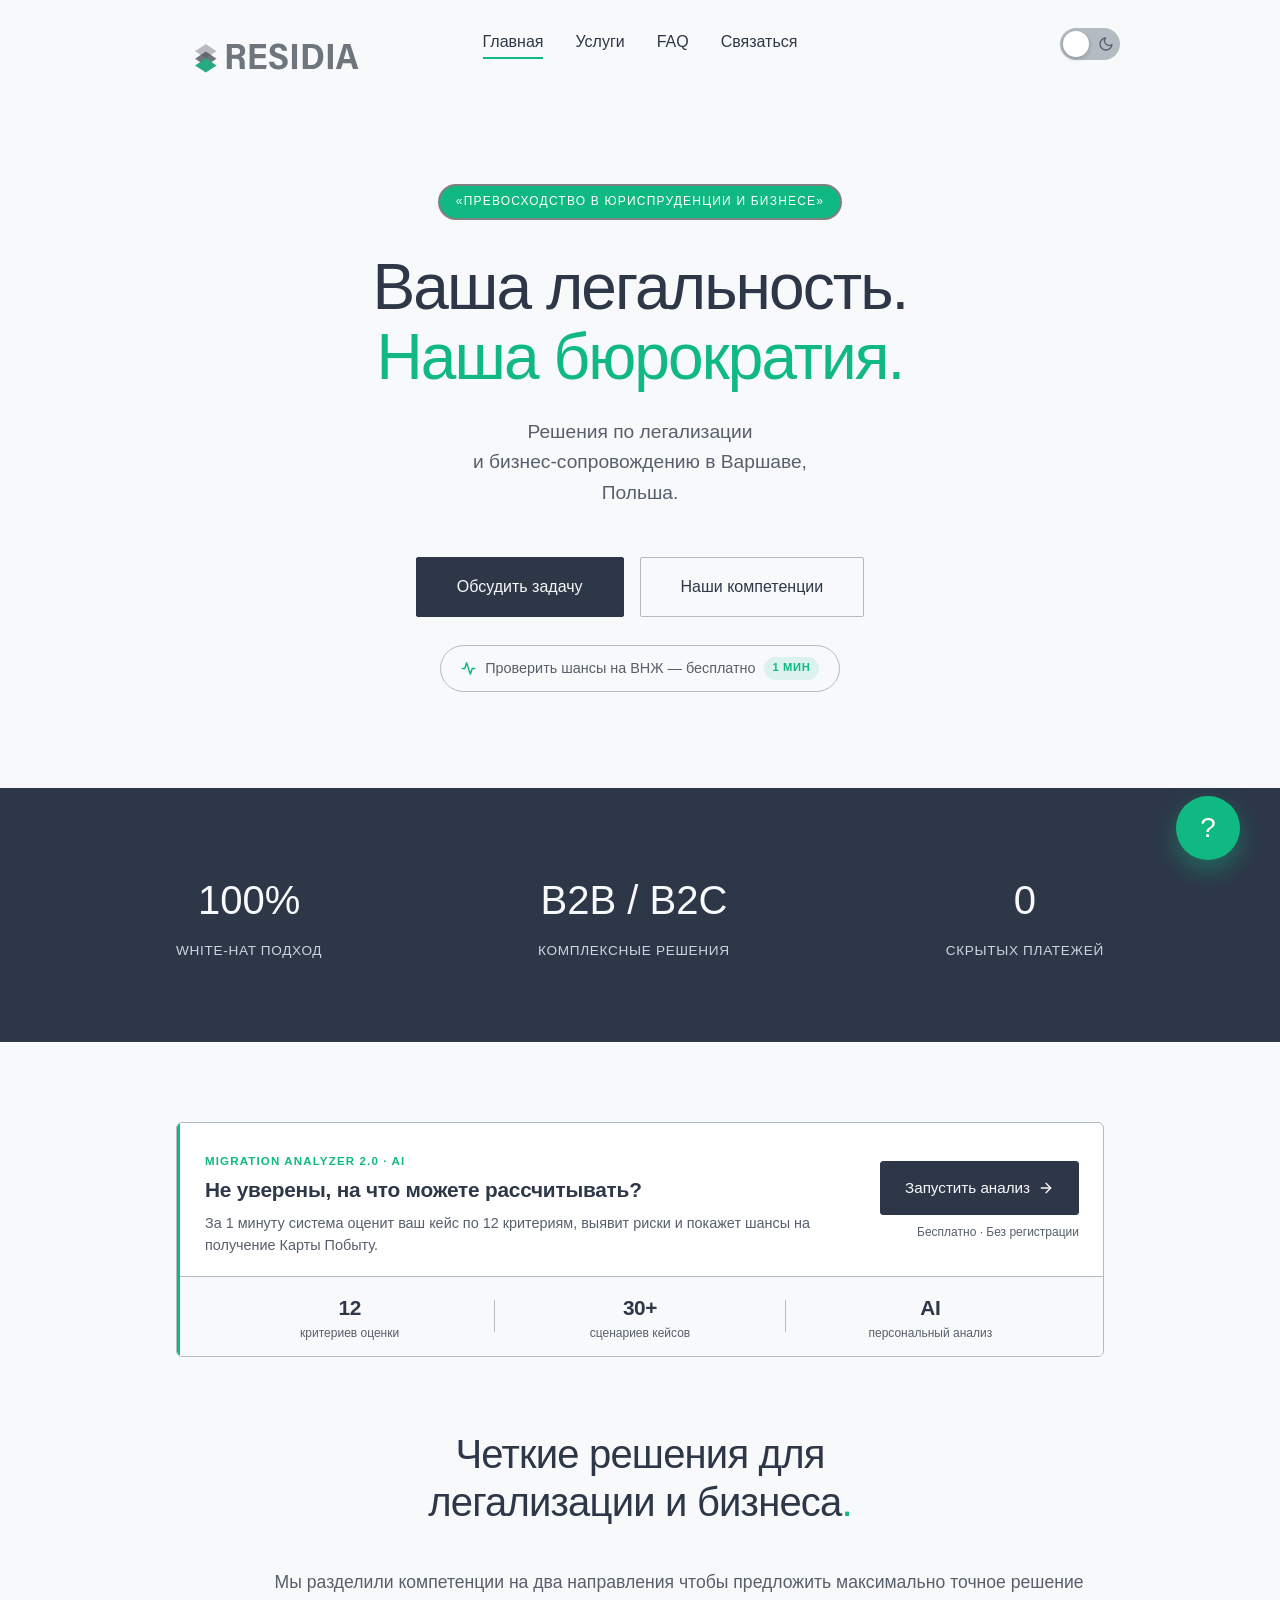
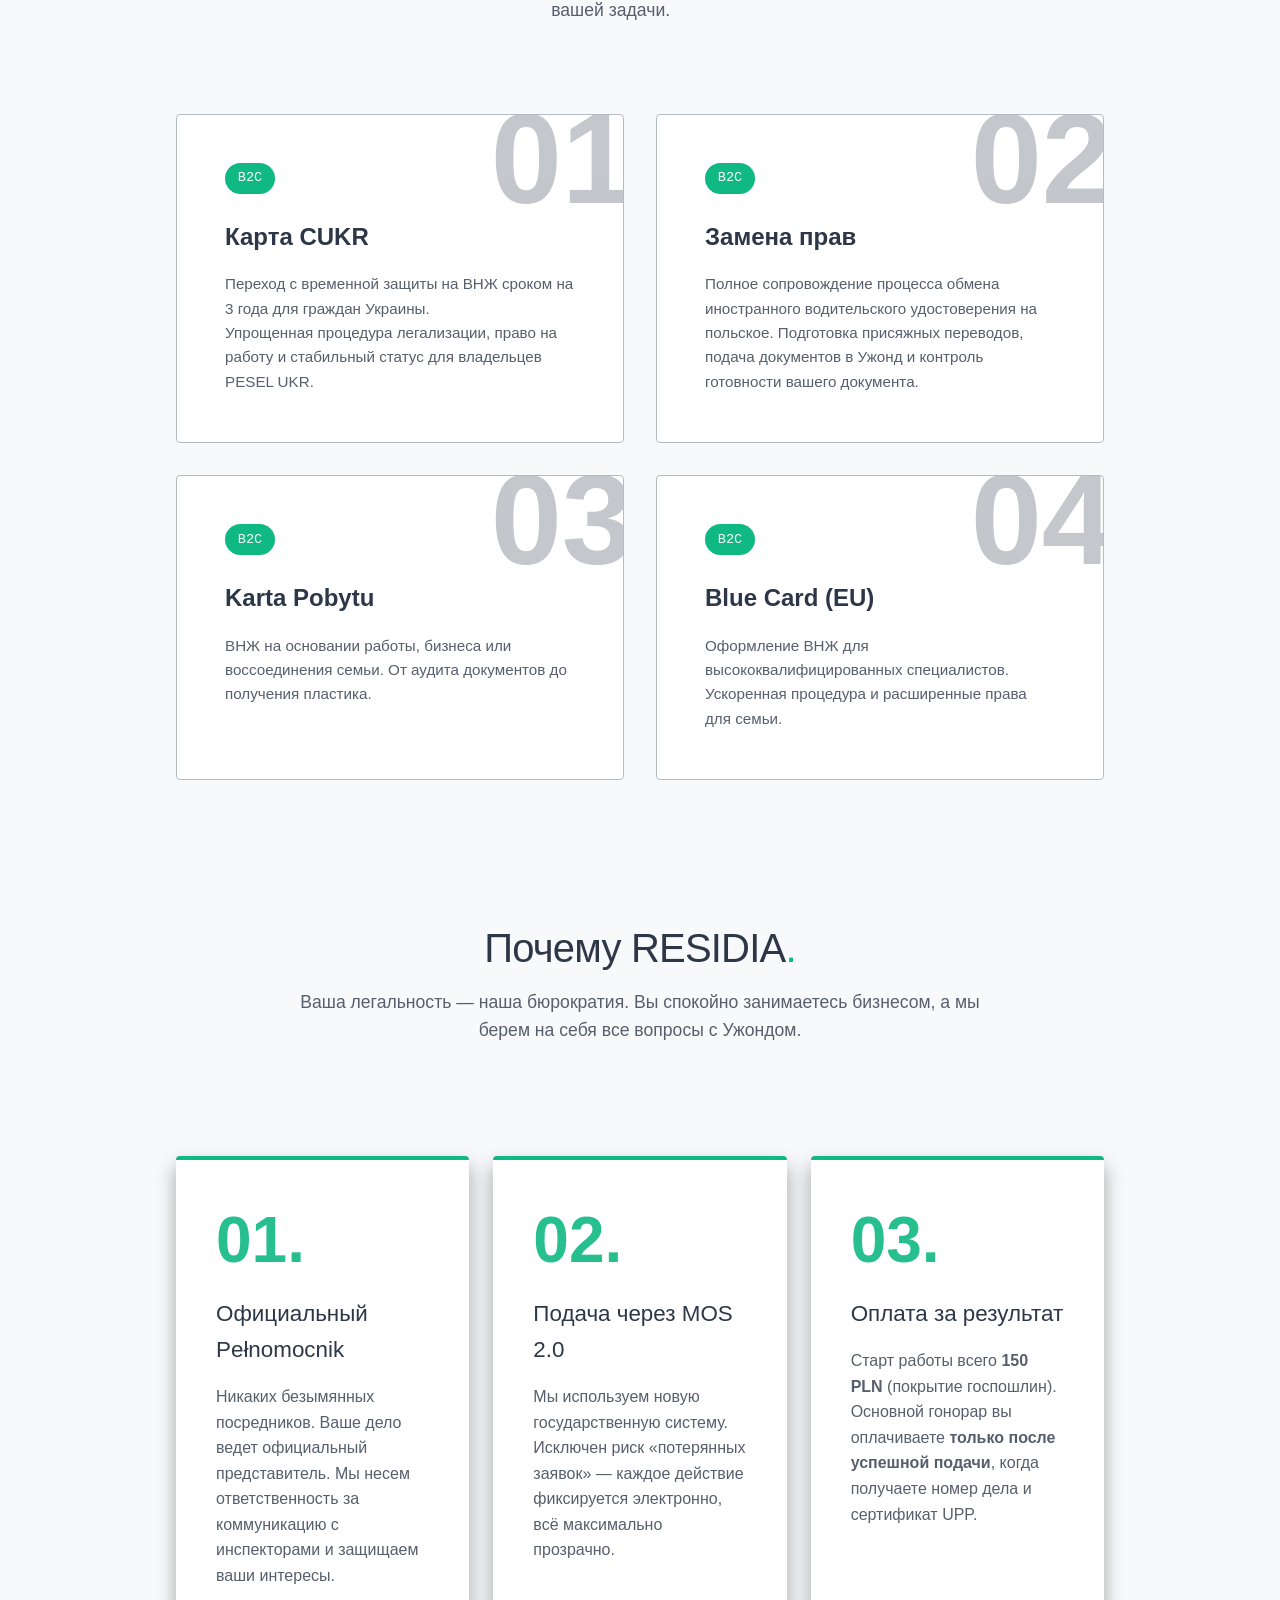
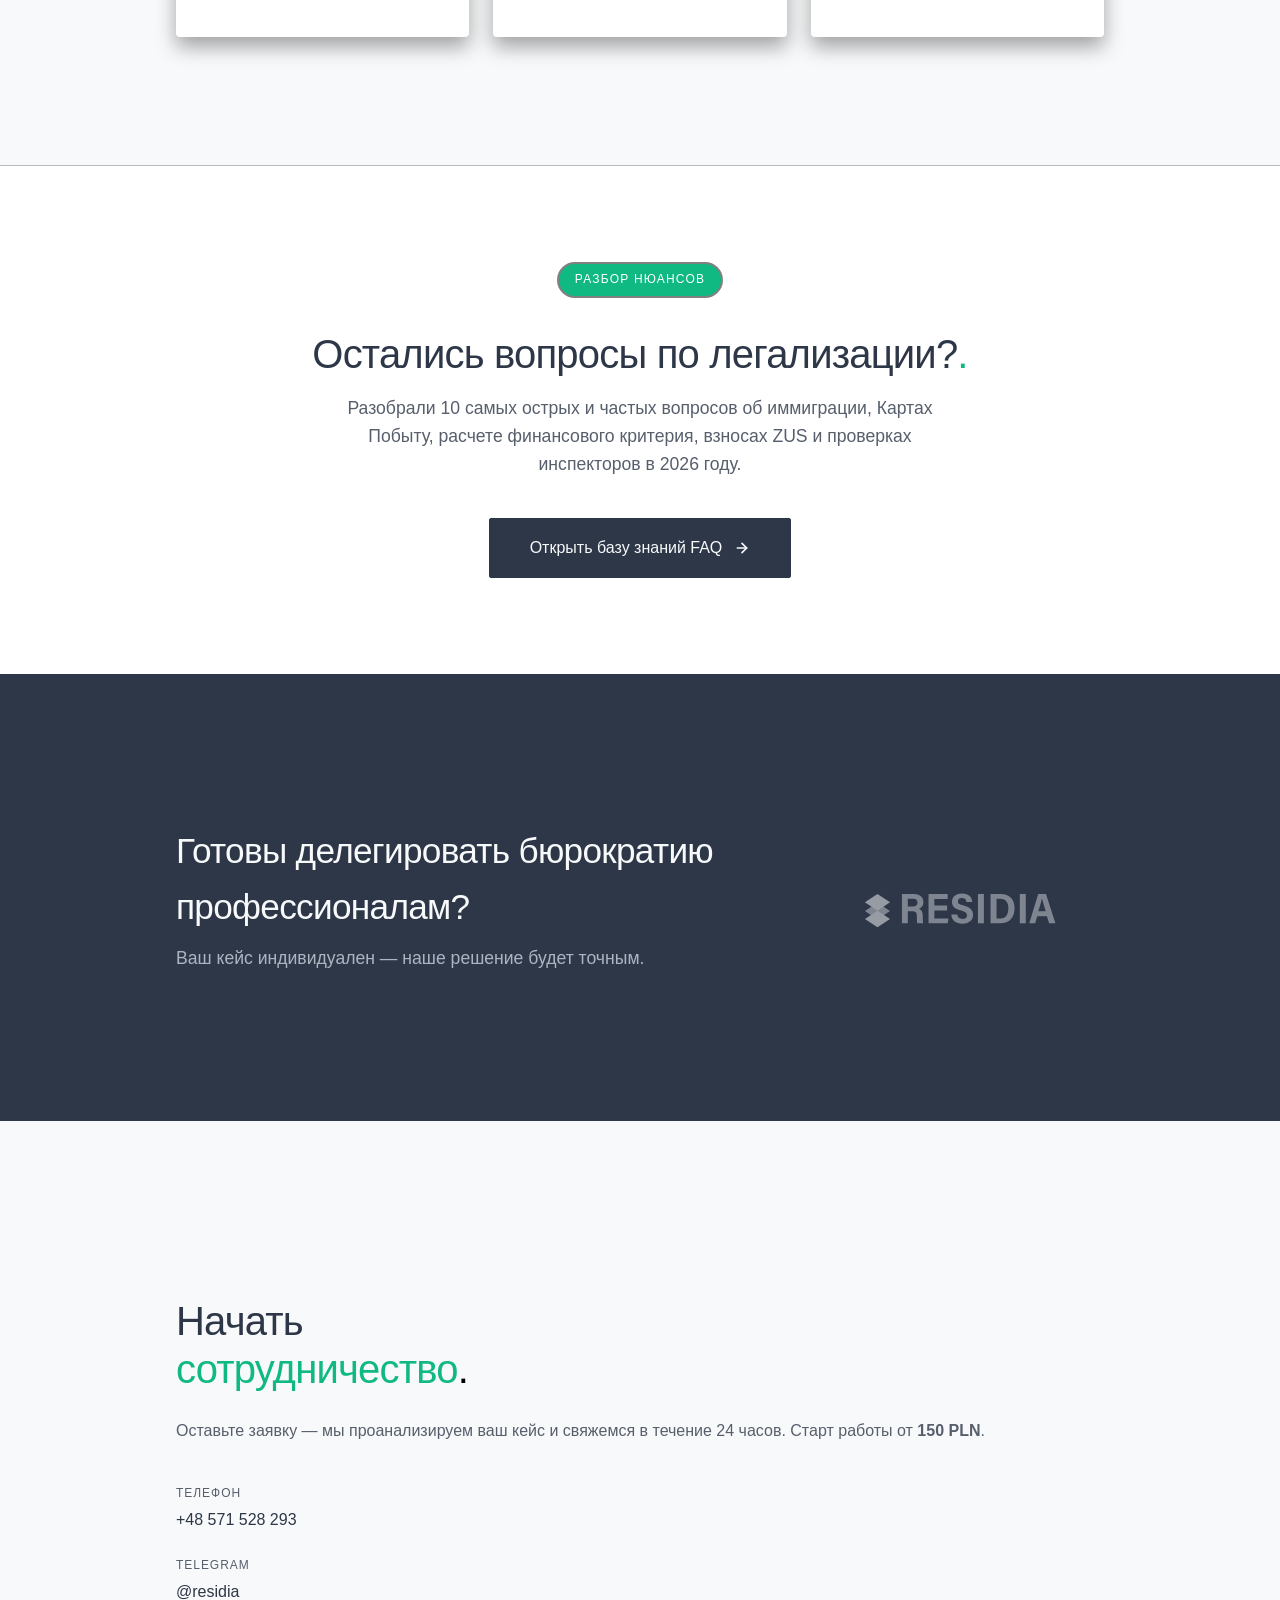
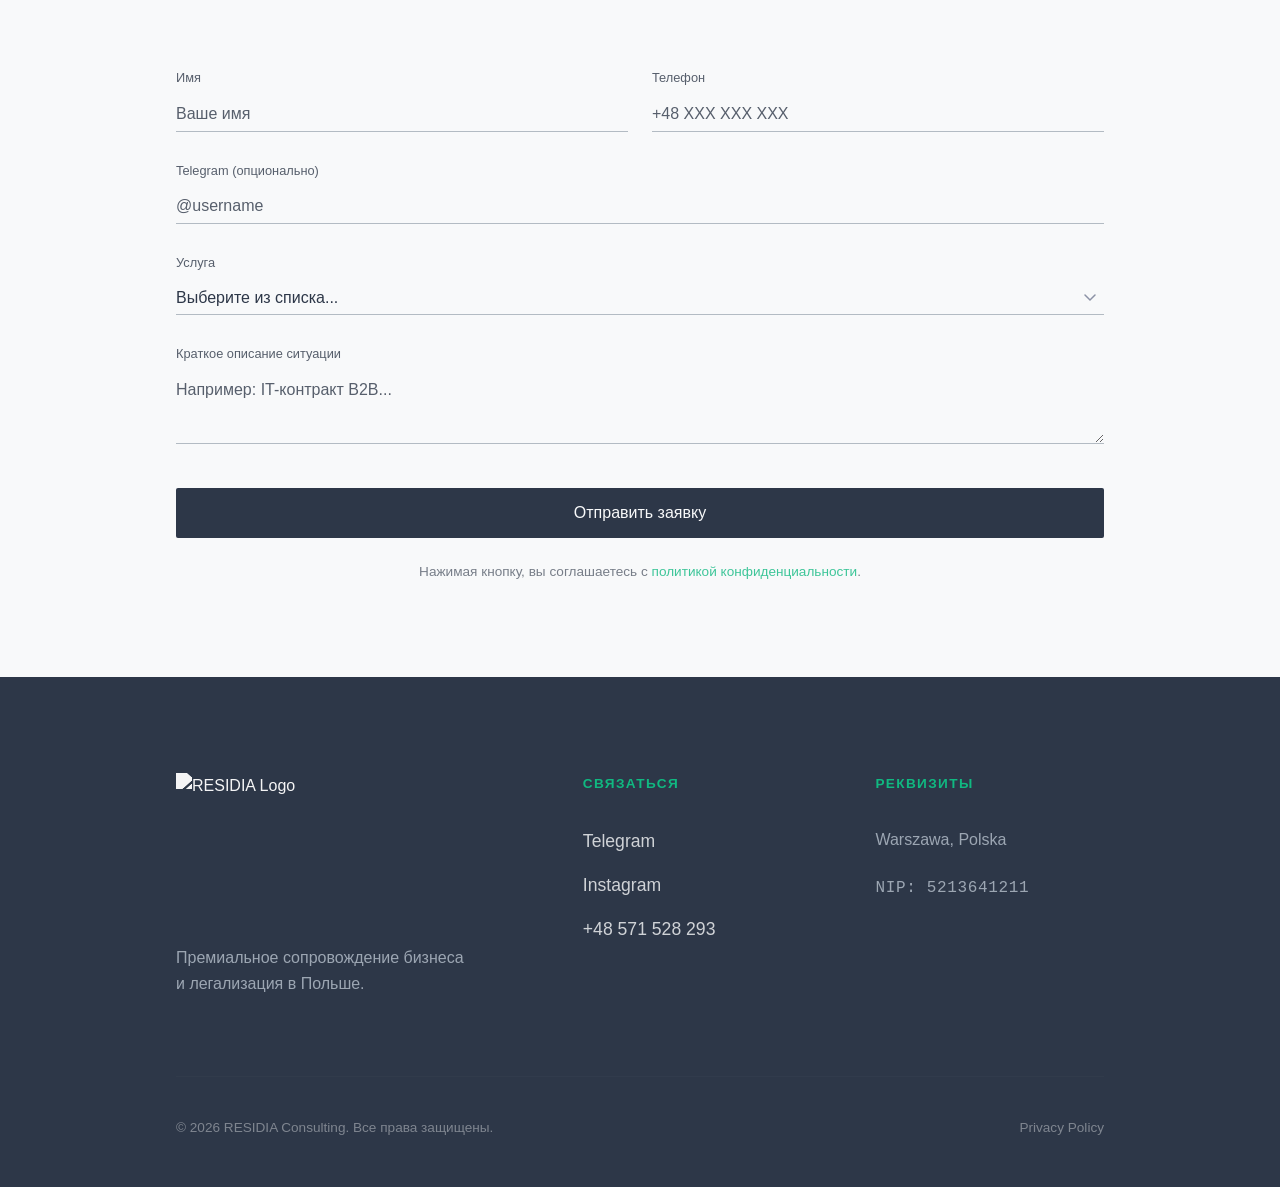
==== commit c10b67ba: "feat: add section with FAQ on main page" ====
--- a/index.html
+++ b/index.html
@@ -35,6 +35,7 @@
             <nav class="main-nav">
                 <a href="#home" class="active">Главная</a>
                 <a href="#services">Услуги</a>  
+                <a href="faq.html">FAQ</a>
                 <a href="#contact" class="btn-primary">Связаться</a>
             </nav>
             
@@ -175,6 +176,25 @@
             </div>
         </section>
 
+        <section id="faq-teaser-section" style="padding: 6rem 0; background: var(--card-bg); border-top: 1px solid var(--border-color);">
+            <div class="container text-center">
+                <div class="hero-badge">Разбор нюансов</div>
+                <h2 class="section-title">Остались вопросы по легализации?<span class="text-accent">.</span></h2>
+                <p class="section-desc" style="max-width: 650px; margin: 0 auto 2.5rem;">
+                    Разобрали 10 самых острых и частых вопросов об иммиграции, Картах Побыту, расчете финансового критерия, взносах ZUS и проверках инспекторов в 2026 году.
+                </p>
+                <div style="display: flex; justify-content: center;">
+                    <a href="faq.html" class="btn-solid" style="text-decoration: none; padding: 1rem 2.5rem; display: inline-flex; align-items: center; gap: 0.75rem;">
+                        Открыть базу знаний FAQ
+                        <svg width="16" height="16" viewBox="0 0 24 24" fill="none" stroke="currentColor" stroke-width="2.5" stroke-linecap="round" stroke-linejoin="round">
+                            <line x1="5" y1="12" x2="19" y2="12"></line>
+                            <polyline points="12 5 19 12 12 19"></polyline>
+                        </svg>
+                    </a>
+                </div>
+            </div>
+        </section>
+
         <section class="cta-ribbon bg-dark-ribbon">
     <div class="container">
         <div class="cta-flex">
--- a/css/styles.css
+++ b/css/styles.css
@@ -2301,4 +2301,96 @@
     .analyzer-teaser-title { font-size: 1.3rem; }
     .analyzer-teaser-desc { font-size: 0.9rem; }
     .btn-analyzer-hero { font-size: 0.9rem; }
+}
+
+/* Анимация мигающего курсора для анализатора */
+.typing-cursor {
+    color: var(--accent-color);
+    font-weight: 300;
+    animation: blink-cursor 0.8s infinite;
+    margin-left: 2px;
+}
+
+@keyframes blink-cursor {
+    0%, 100% { opacity: 1; }
+    50% { opacity: 0; }
+}
+
+/* Плавное проявление бренда в анимации печати */
+.fade-in-brand {
+    opacity: 0;
+    transform: translateX(-5px);
+    animation: fadeInSmooth 3s ease forwards;
+}
+
+@keyframes fadeInSmooth {
+    to {
+        opacity: 1;
+        transform: translateX(0);
+    }
+}
+
+/* ── КОМПАКТНЫЙ ДАШБОРД (ФИНАЛ) ── */
+        .dash-wrapper { max-width: 780px; margin: 0 auto; display: flex; flex-direction: column; gap: 1rem; }
+        
+        .dash-header { text-align: left; }
+        .dash-badge { display: inline-block; font-size: 0.7rem; font-weight: 700; background: rgba(16,185,129,0.1); color: var(--accent-color); padding: 0.25rem 0.75rem; border-radius: 2rem; margin-bottom: 0.5rem; text-transform: uppercase; }
+        .dash-title { font-size: clamp(1.4rem, 3vw, 1.8rem); margin-bottom: 0.3rem; }
+        .dash-quote { font-size: 0.9rem; color: var(--text-muted); font-style: italic; border-left: 2px solid var(--accent-color); padding-left: 0.75rem; }
+
+        .dash-metrics-ribbon { display: flex; align-items: center; justify-content: space-between; background: var(--card-pure-white); border: 1px solid var(--border-color); border-radius: 6px; padding: 0.75rem 1.25rem; flex-wrap: wrap; gap: 1rem; }
+        .dm-score { display: flex; align-items: baseline; gap: 2px; }
+        .dm-score-val { font-size: 2.2rem; font-weight: 700; line-height: 1; }
+        .dm-score-lbl { font-size: 0.8rem; color: var(--text-muted); }
+        .dm-high { color: var(--accent-color); } .dm-medium { color: #f59e0b; } .dm-low { color: #ef4444; }
+        .dm-divider { width: 1px; height: 30px; background: var(--border-color); }
+        .dm-item { display: flex; flex-direction: column; }
+        .dm-label { font-size: 0.7rem; color: var(--text-muted); text-transform: uppercase; letter-spacing: 0.05em; }
+        .dm-val { font-size: 1.1rem; font-weight: 700; }
+        
+        .dash-grid { display: grid; grid-template-columns: 1fr 1fr; gap: 1rem; }
+        .dash-card { background: var(--card-bg); border: 1px solid var(--border-color); border-radius: 6px; padding: 1.25rem; }
+        .dc-title { font-size: 0.85rem; font-weight: 700; text-transform: uppercase; color: var(--text-muted); margin-bottom: 0.75rem; border-bottom: 1px solid var(--border-color); padding-bottom: 0.3rem; }
+        .dc-title.green { color: var(--accent-color); } .dc-title.red { color: #ef4444; }
+        .dc-text { font-size: 0.9rem; color: var(--text-color); margin-bottom: 0.5rem; line-height: 1.4; }
+        
+        .dc-list, .dc-list-small { padding-left: 1.2rem; margin: 0; }
+        .dc-list li { font-size: 0.9rem; margin-bottom: 0.4rem; color: var(--text-color); }
+        .dc-list-small li { font-size: 0.85rem; margin-bottom: 0.3rem; color: var(--text-muted); }
+        
+        .dc-split { display: flex; gap: 1rem; }
+        .dc-half { flex: 1; }
+        .dc-flags { margin-top: 0.75rem; background: rgba(239,68,68,0.1); border: 1px dashed #ef4444; color: #ef4444; padding: 0.5rem; border-radius: 4px; font-size: 0.8rem; }
+        
+        /* Чек-лист в виде тегов */
+        .dc-tags { display: flex; flex-wrap: wrap; gap: 0.4rem; }
+        .dc-tag { background: var(--bg-color); border: 1px solid var(--border-color); color: var(--text-muted); font-size: 0.75rem; padding: 0.2rem 0.6rem; border-radius: 4px; white-space: nowrap; }
+
+        /* Подвал */
+        .dash-footer { display: flex; align-items: center; justify-content: space-between; background: var(--card-bg); border: 2px solid var(--text-color); border-radius: 6px; padding: 1rem 1.5rem; gap: 1rem; flex-wrap: wrap; }
+        .df-price-col { display: flex; flex-direction: column; }
+        .df-price-lbl { font-size: 0.75rem; color: var(--text-muted); text-transform: uppercase; font-weight: 700; }
+        .df-price-val { font-size: 1.8rem; font-weight: 700; line-height: 1.1; color: var(--text-color); }
+        .df-price-sub { font-size: 0.75rem; color: var(--accent-color); font-weight: 600; }
+        
+        .df-cta-col { display: flex; gap: 0.5rem; flex: 1; justify-content: flex-end; }
+        .df-btn, .df-btn-share { padding: 0.75rem 1rem; font-size: 0.9rem; white-space: nowrap; text-align: center; }
+        .df-btn-share { background: transparent; color: var(--text-color); }
+
+        @media (max-width: 768px) {
+            .dash-grid { grid-template-columns: 1fr; }
+            .dash-metrics-ribbon { justify-content: flex-start; }
+            .dm-divider { display: none; }
+            .dash-footer { flex-direction: column; align-items: stretch; text-align: center; }
+            .df-cta-col { flex-direction: column; }
+            .dc-split { flex-direction: column; }
+        }
+
+        /* Делаем сетку выбора ужендов двухколоночной на больших экранах */
+@media (min-width: 550px) {
+    .analyzer-options-grid {
+        display: grid;
+        grid-template-columns: 1fr 1fr;
+        gap: 0.6rem;
+    }
 }
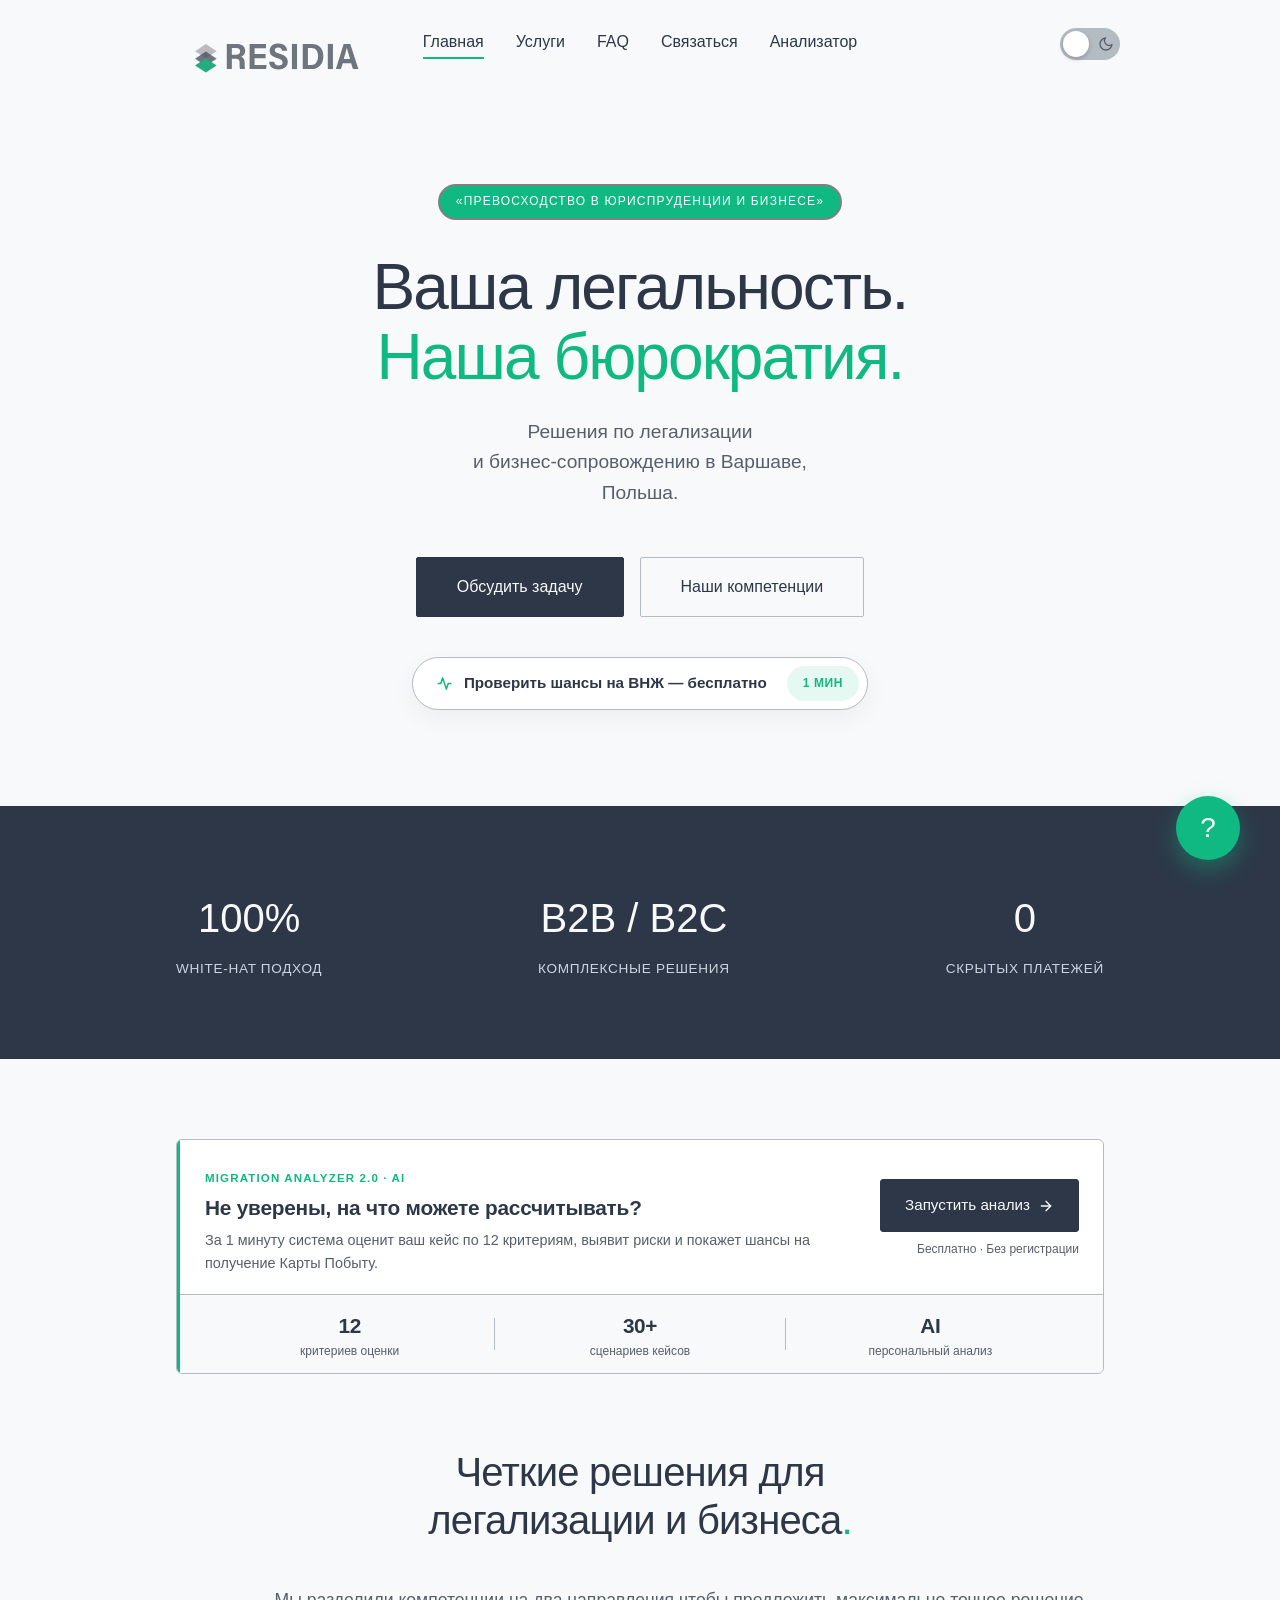
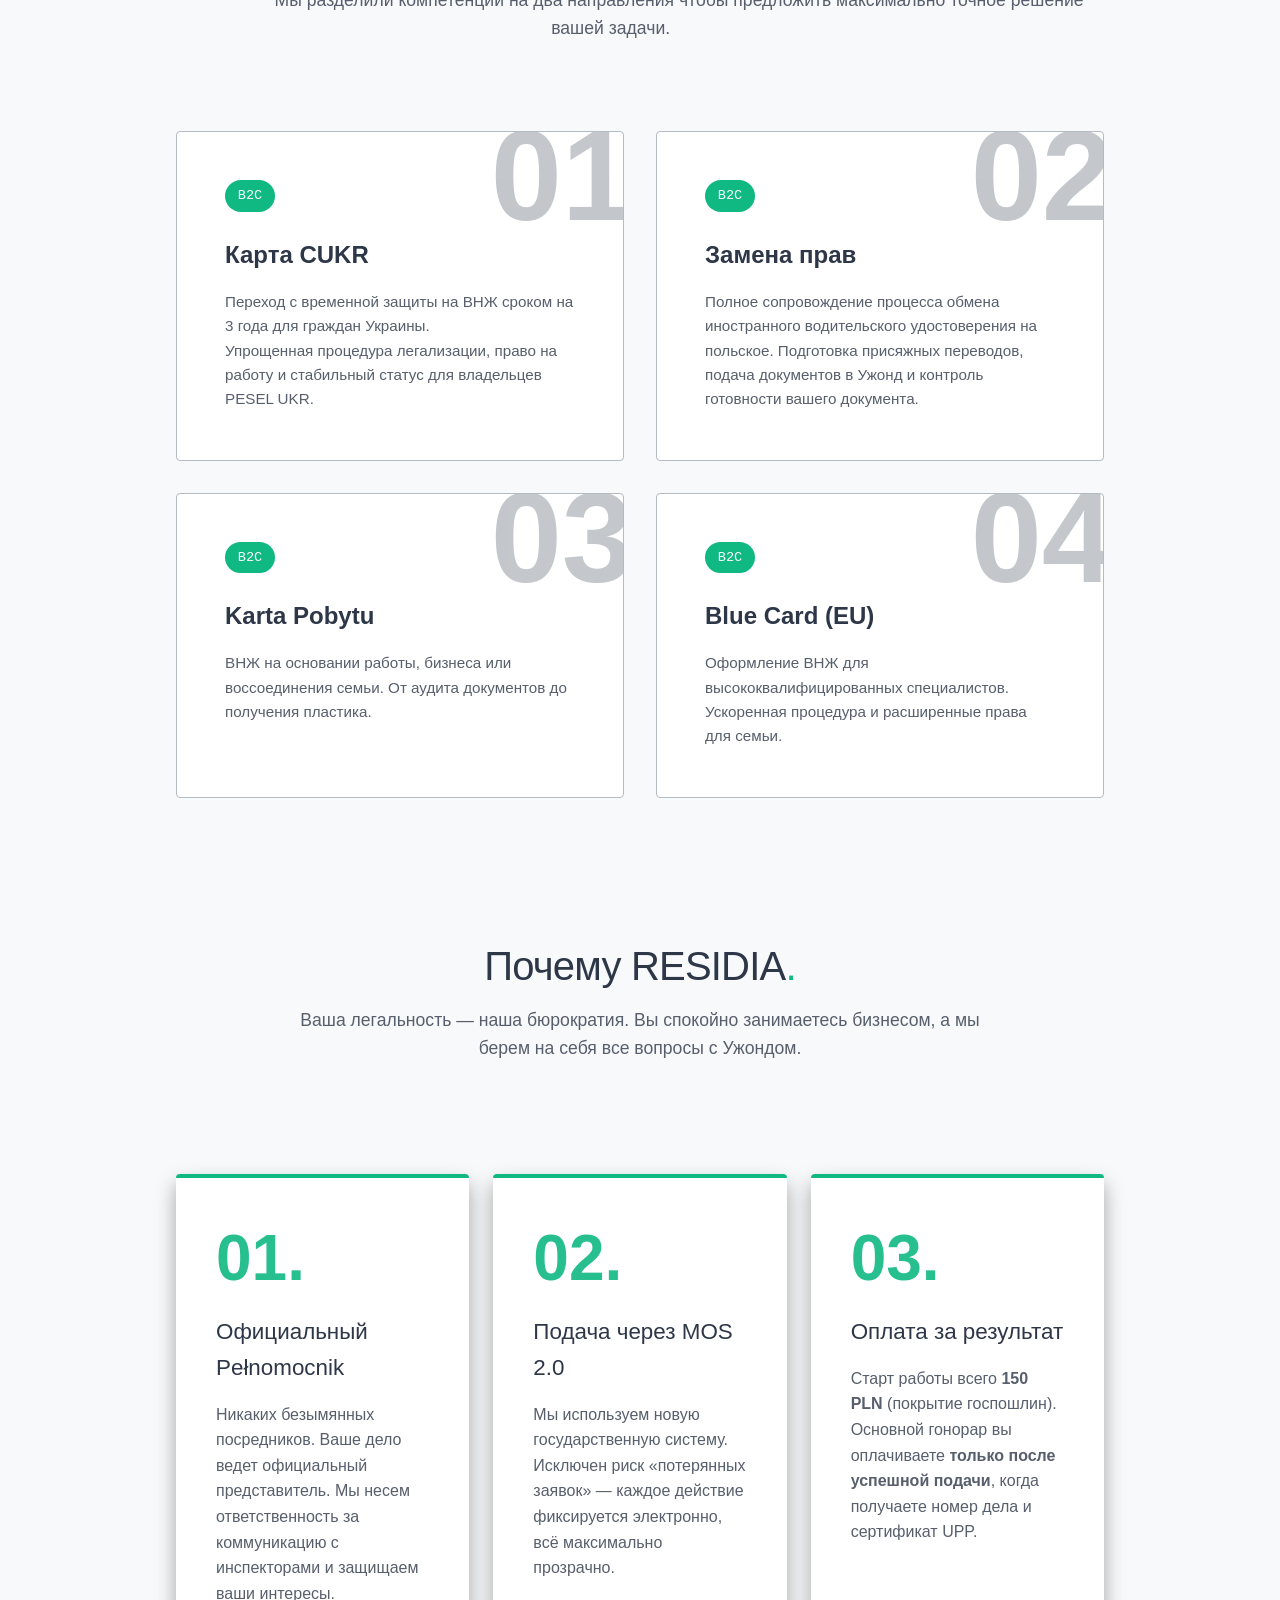
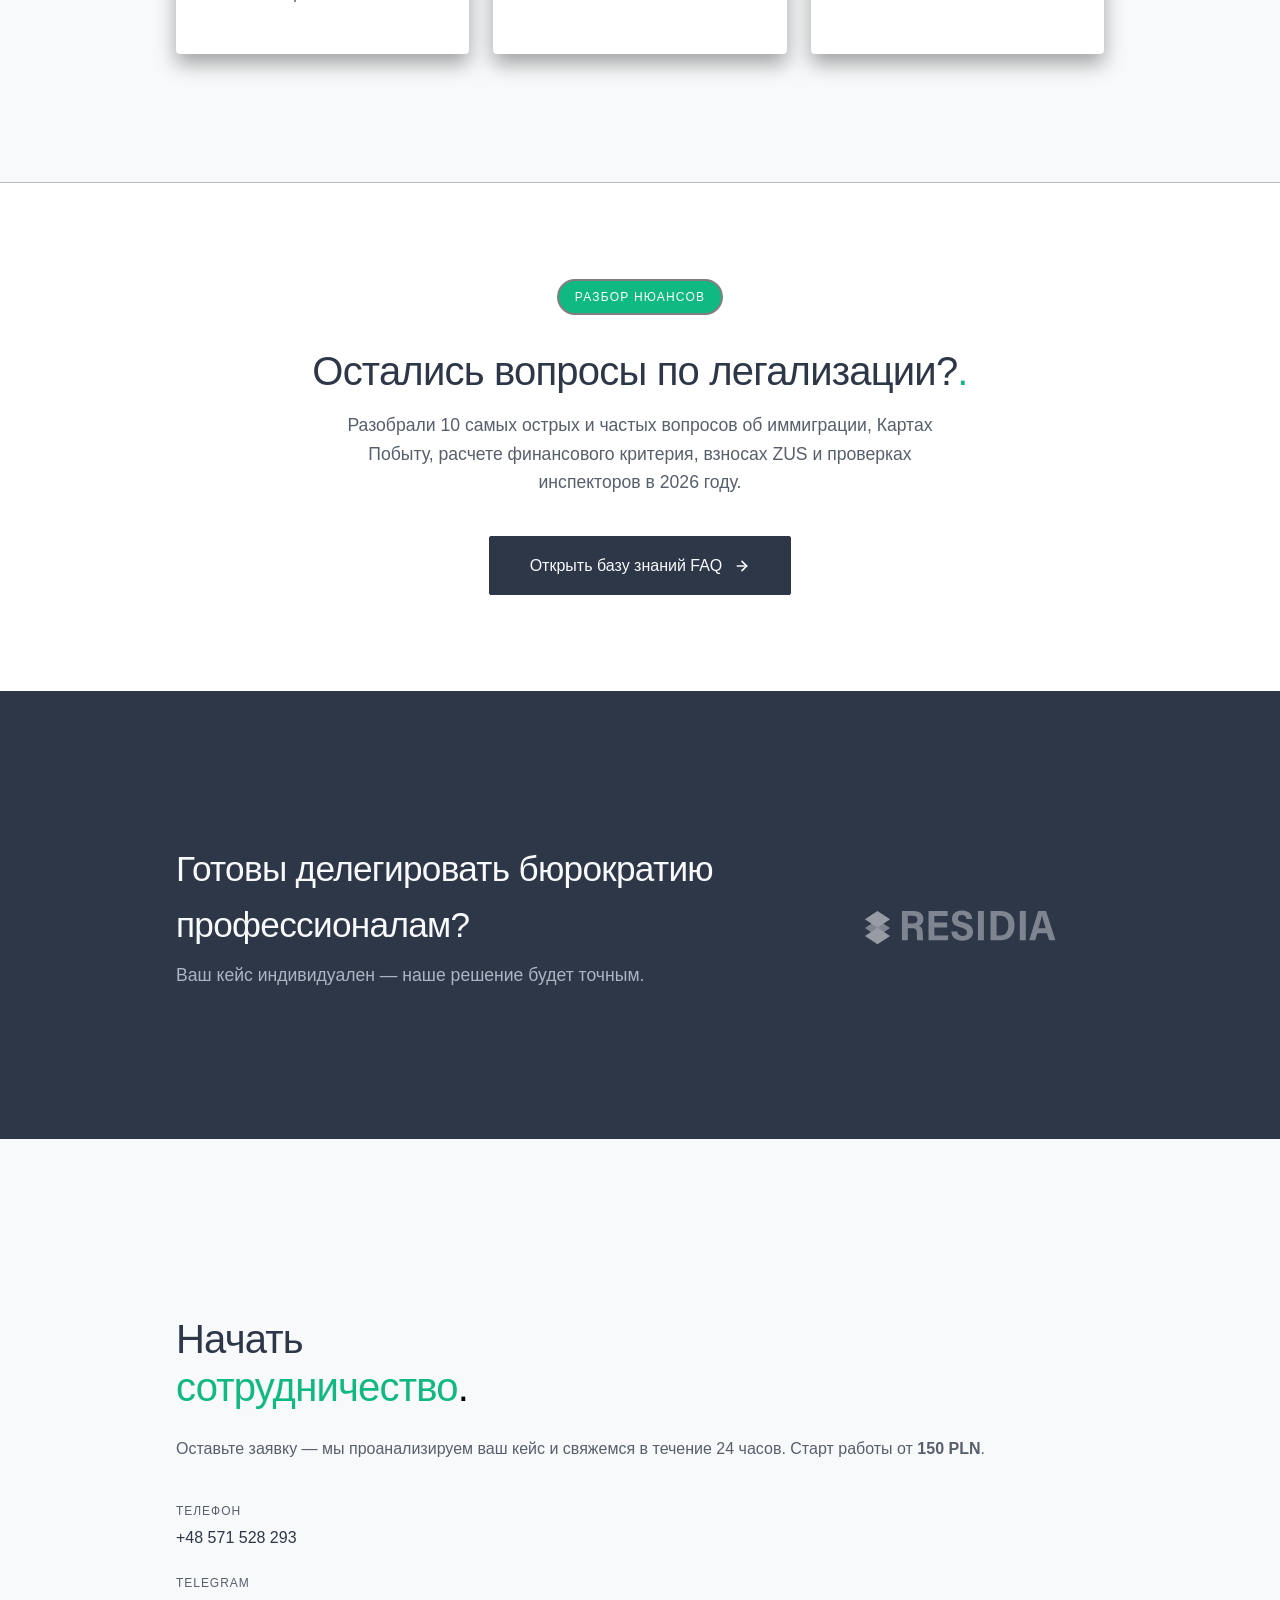
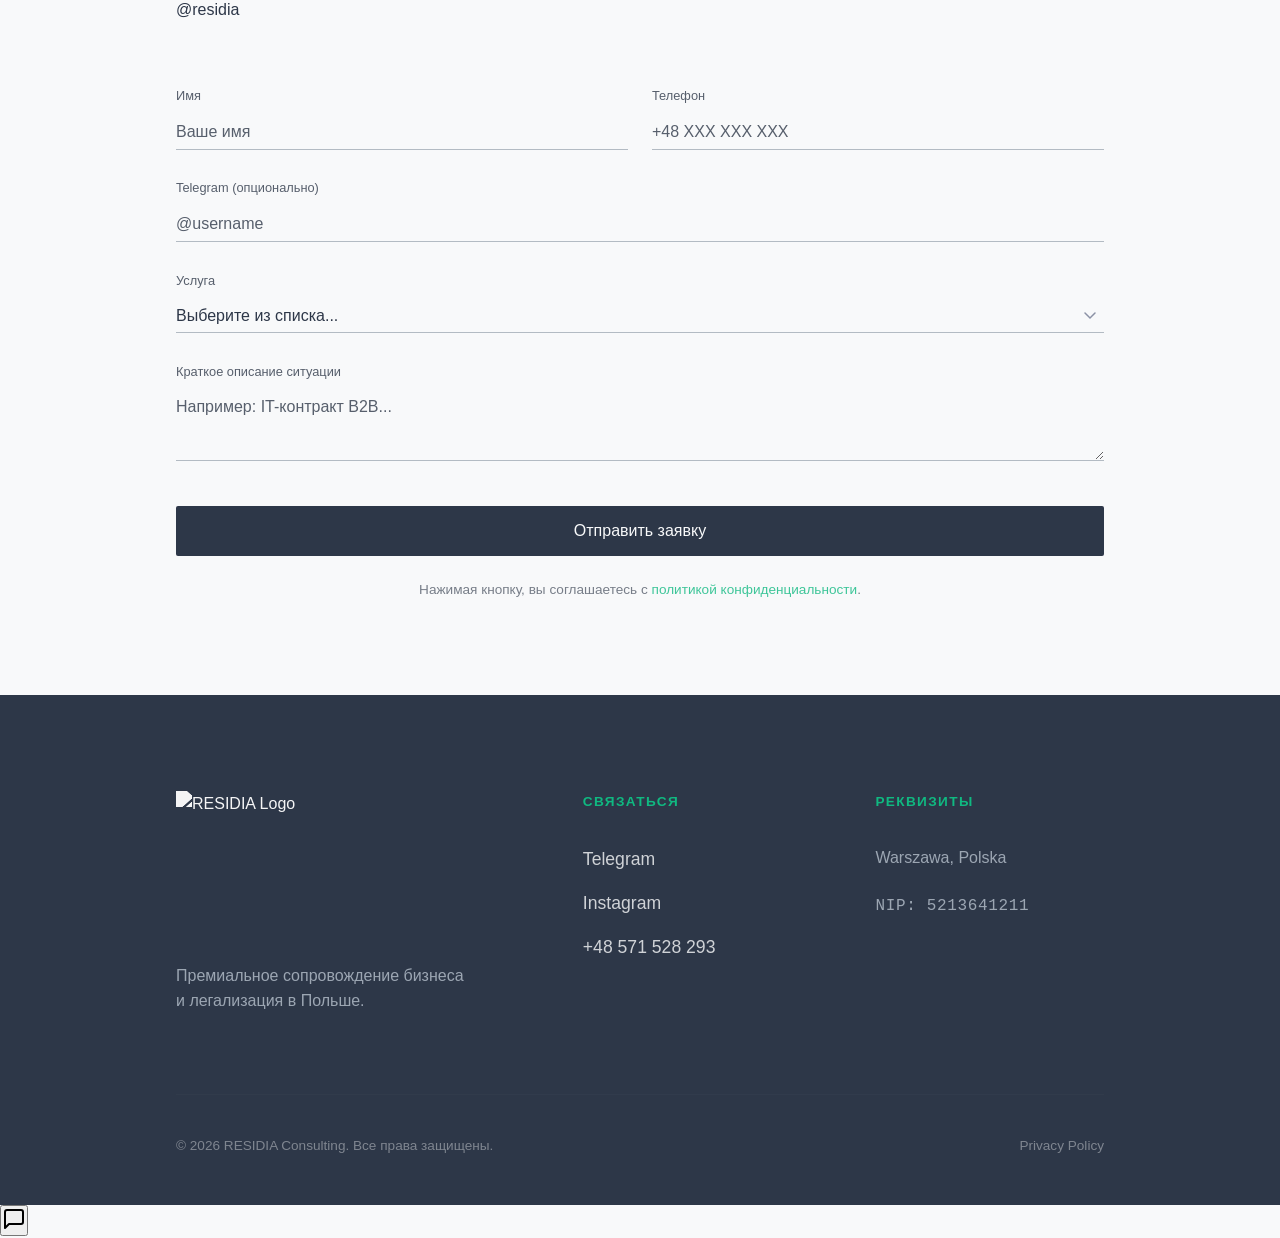
==== commit 4ef1efe8: "refactor: nav section" ====
--- a/index.html
+++ b/index.html
@@ -37,6 +37,7 @@
                 <a href="#services">Услуги</a>  
                 <a href="faq.html">FAQ</a>
                 <a href="#contact" class="btn-primary">Связаться</a>
+                <a href="analyzer.html" class="nav-analyzer">Анализатор</a>
             </nav>
             
             <button id="theme-toggle" class="theme-switch" aria-label="Переключить тему">
@@ -341,6 +342,49 @@
         </div>
     </div>
 </footer>
+
+<button id="open-modal-fab" class="fab-chat-btn" aria-label="Открыть форму заявки">
+    <svg viewBox="0 0 24 24" width="24" height="24" fill="none" stroke="currentColor" stroke-width="2" stroke-linecap="round" stroke-linejoin="round">
+        <path d="M21 15a2 2 0 0 1-2 2H7l-4 4V5a2 2 0 0 1 2-2h14a2 2 0 0 1 2 2z"></path>
+    </svg>
+</button>
+
+<div id="callback-modal" class="modal-overlay hidden">
+    <div class="modal-content">
+        <button id="close-modal-btn" class="modal-close-btn" aria-label="Закрыть форму">✕</button>
+        
+        <div class="hero-badge" style="margin-bottom: 1rem; display: inline-block;">Быстрая связь</div>
+        <h3 style="margin-top: 0; margin-bottom: 0.5rem; font-size: 1.4rem;">Оставить заявку</h3>
+        <p style="color: var(--text-muted); font-size: 0.9rem; margin-bottom: 1.5rem; line-height: 1.4;">
+            Укажите ваши контакты, и наш специалист свяжется с вами в течение получаса.
+        </p>
+        
+        <form id="modal-callback-form" novalidate>
+            <div class="an-input-group" style="margin-bottom: 1rem;">
+                <label for="md-name">Имя *</label>
+                <input type="text" id="md-name" required placeholder="Ваше имя">
+            </div>
+            
+            <div class="an-input-group" style="margin-bottom: 1rem;">
+                <label for="md-phone">Оставьте номер *</label>
+                <input type="tel" id="md-phone" required placeholder="+48 XXX XXX XXX">
+            </div>
+            
+            <div class="an-input-group" style="margin-bottom: 1.5rem;">
+                <label for="md-comment">Комментарий (по желанию)</label>
+                <textarea id="md-comment" rows="3" placeholder="Ваша ситуация или вопрос..."></textarea>
+            </div>
+            
+            <button type="submit" id="btn-modal-submit" class="btn-solid" style="width: 100%; justify-content: center;">
+                И мы с вами свяжемся →
+            </button>
+        </form>
+        
+        <p id="md-success-msg" class="hidden" style="color: var(--accent-color); margin-top: 1.25rem; text-align: center; font-weight: 600; font-size: 0.95rem;">
+            ✓ Заявка принята! Скоро наберем вас.
+        </p>
+    </div>
+</div>
     
     <script src="js/main.js"></script>
 </body>
--- a/css/styles.css
+++ b/css/styles.css
@@ -2393,4 +2393,93 @@
         grid-template-columns: 1fr 1fr;
         gap: 0.6rem;
     }
+}
+
+/* ── УМНАЯ КНОПКА AI-АНАЛИЗАТОРА НА ГЛАВНОЙ ── */
+.hero-analyzer-cta {
+    margin-top: 2.5rem;
+    display: flex;
+    justify-content: center;
+}
+
+.btn-analyzer-hero {
+    position: relative;
+    display: inline-flex;
+    align-items: center;
+    gap: 0.75rem;
+    background: var(--card-bg);
+    border: 1px solid var(--border-color);
+    /* Асимметричный паддинг: слева текст, справа бейдж */
+    padding: 0.5rem 0.5rem 0.5rem 1.5rem; 
+    border-radius: 50px;
+    color: var(--text-color);
+    font-weight: 600;
+    font-size: 0.95rem;
+    text-decoration: none;
+    box-shadow: 0 8px 25px rgba(0, 0, 0, 0.05);
+    transition: all 0.3s ease;
+    overflow: hidden;
+}
+
+/* Эффект парения и неонового свечения при наведении */
+.btn-analyzer-hero:hover {
+    border-color: var(--accent-color);
+    box-shadow: 0 8px 30px rgba(16, 185, 129, 0.2); 
+    transform: translateY(-3px);
+}
+
+.btn-analyzer-icon {
+    display: flex;
+    align-items: center;
+    justify-content: center;
+    color: var(--accent-color);
+    transition: transform 0.3s ease;
+}
+
+/* Иконка чуть увеличивается */
+.btn-analyzer-hero:hover .btn-analyzer-icon {
+    transform: scale(1.15) rotate(5deg);
+}
+
+.btn-analyzer-badge {
+    background: rgba(16, 185, 129, 0.1);
+    color: var(--accent-color);
+    padding: 0.5rem 1rem;
+    border-radius: 30px;
+    font-size: 0.75rem;
+    font-weight: 700;
+    text-transform: uppercase;
+    letter-spacing: 0.05em;
+    margin-left: 0.5rem;
+}
+
+/* Световой блик, пробегающий по кнопке (эффект сканера) */
+.btn-analyzer-hero::after {
+    content: '';
+    position: absolute;
+    top: 0;
+    left: -150%;
+    width: 100%;
+    height: 100%;
+    background: linear-gradient(90deg, transparent, rgba(255, 255, 255, 0.3), transparent);
+    transform: skewX(-20deg);
+    transition: left 0.6s ease;
+}
+
+html[data-theme="dark"] .btn-analyzer-hero::after {
+    background: linear-gradient(90deg, transparent, rgba(255, 255, 255, 0.1), transparent);
+}
+
+.btn-analyzer-hero:hover::after {
+    left: 150%;
+}
+
+.analyzer-body {
+    display: flex;
+    flex-direction: column;
+    min-height: 100vh;
+}
+
+.analyzer-main {
+    flex: 1; /* Растягивает основной контент, прижимая футер вниз */
 }
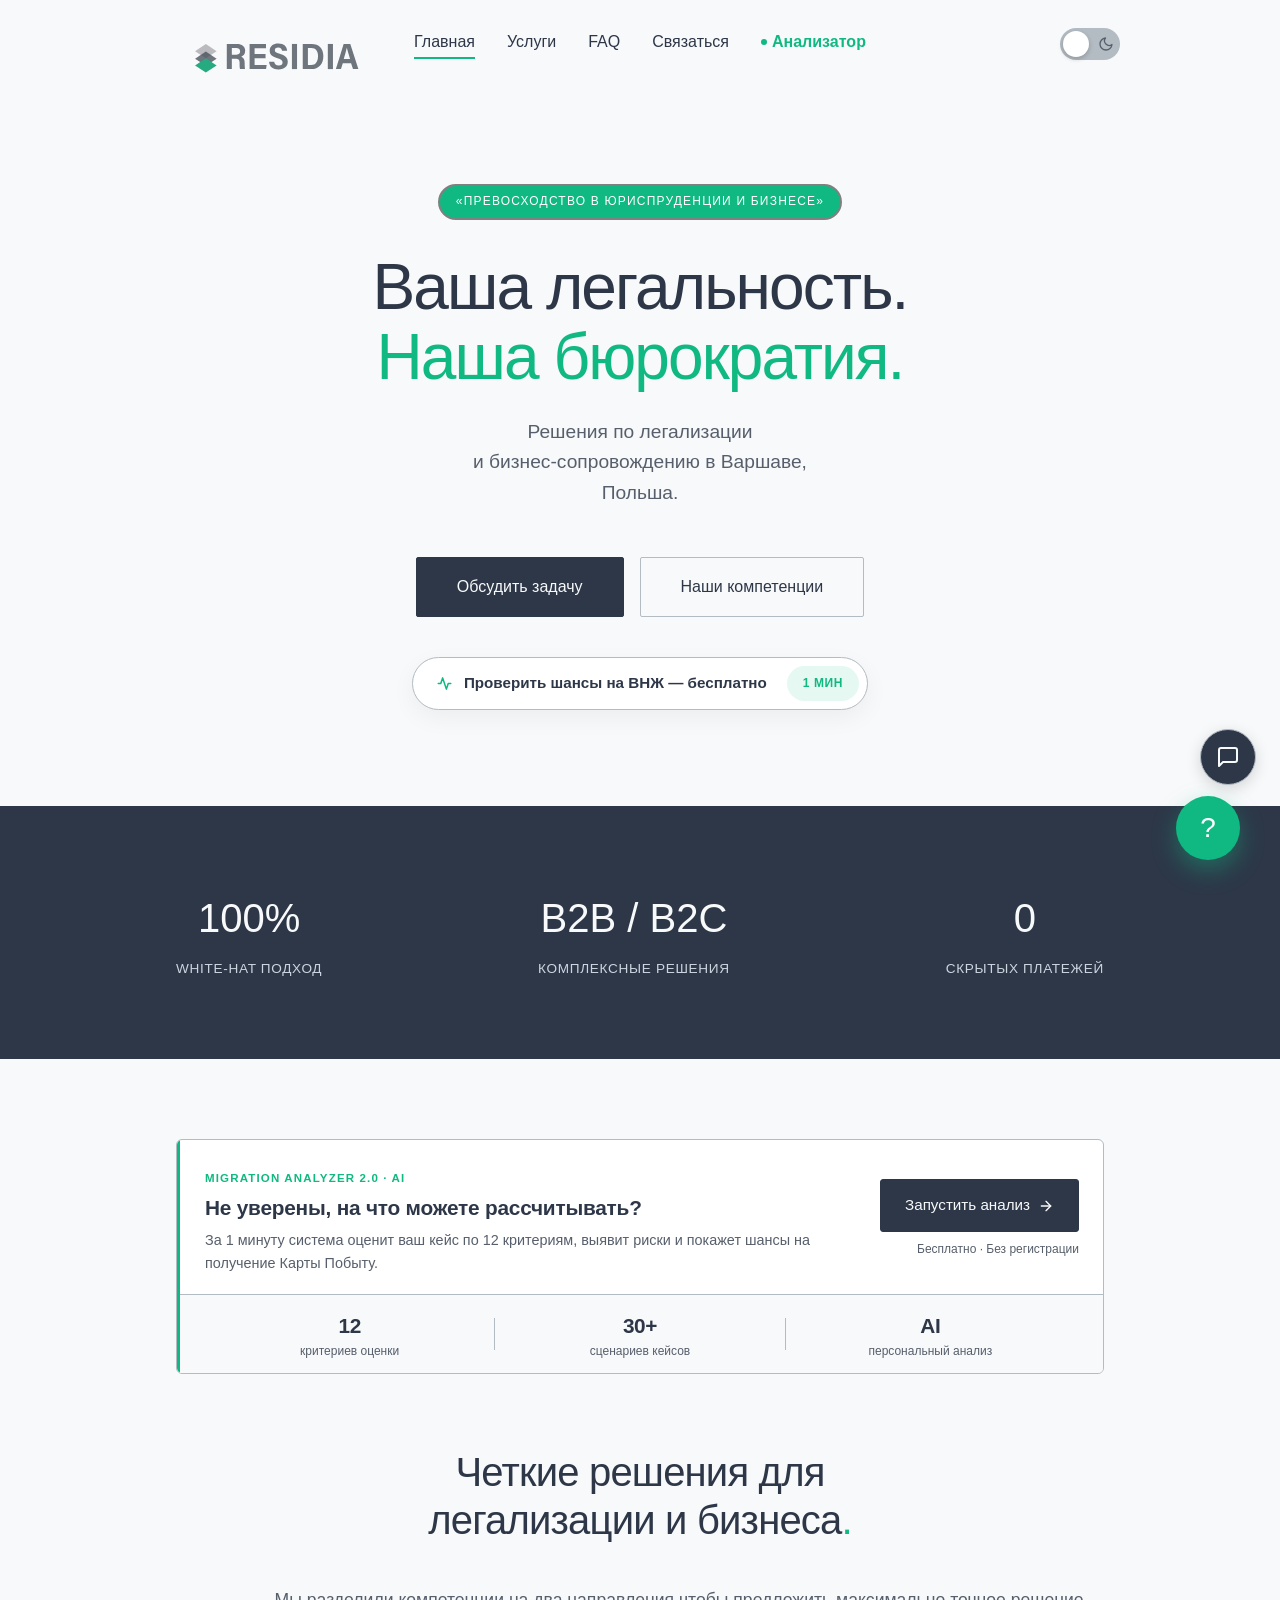
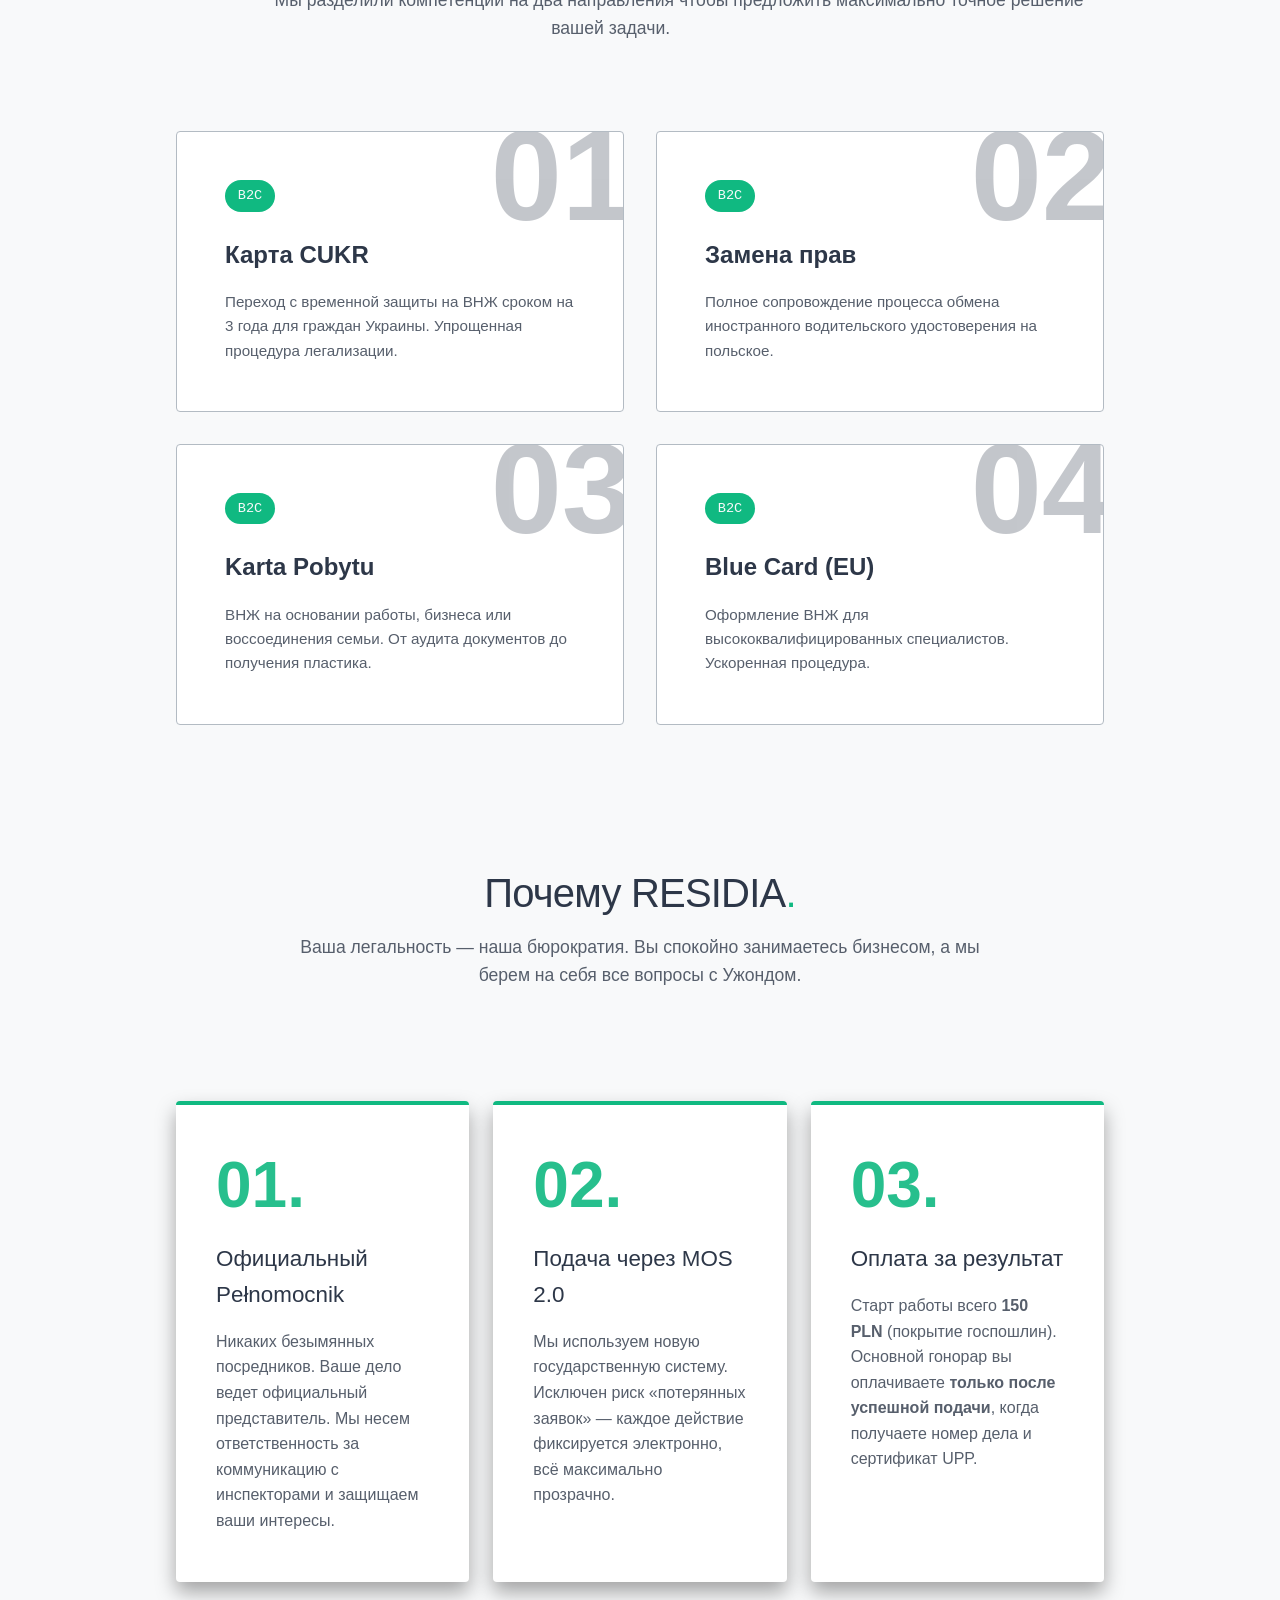
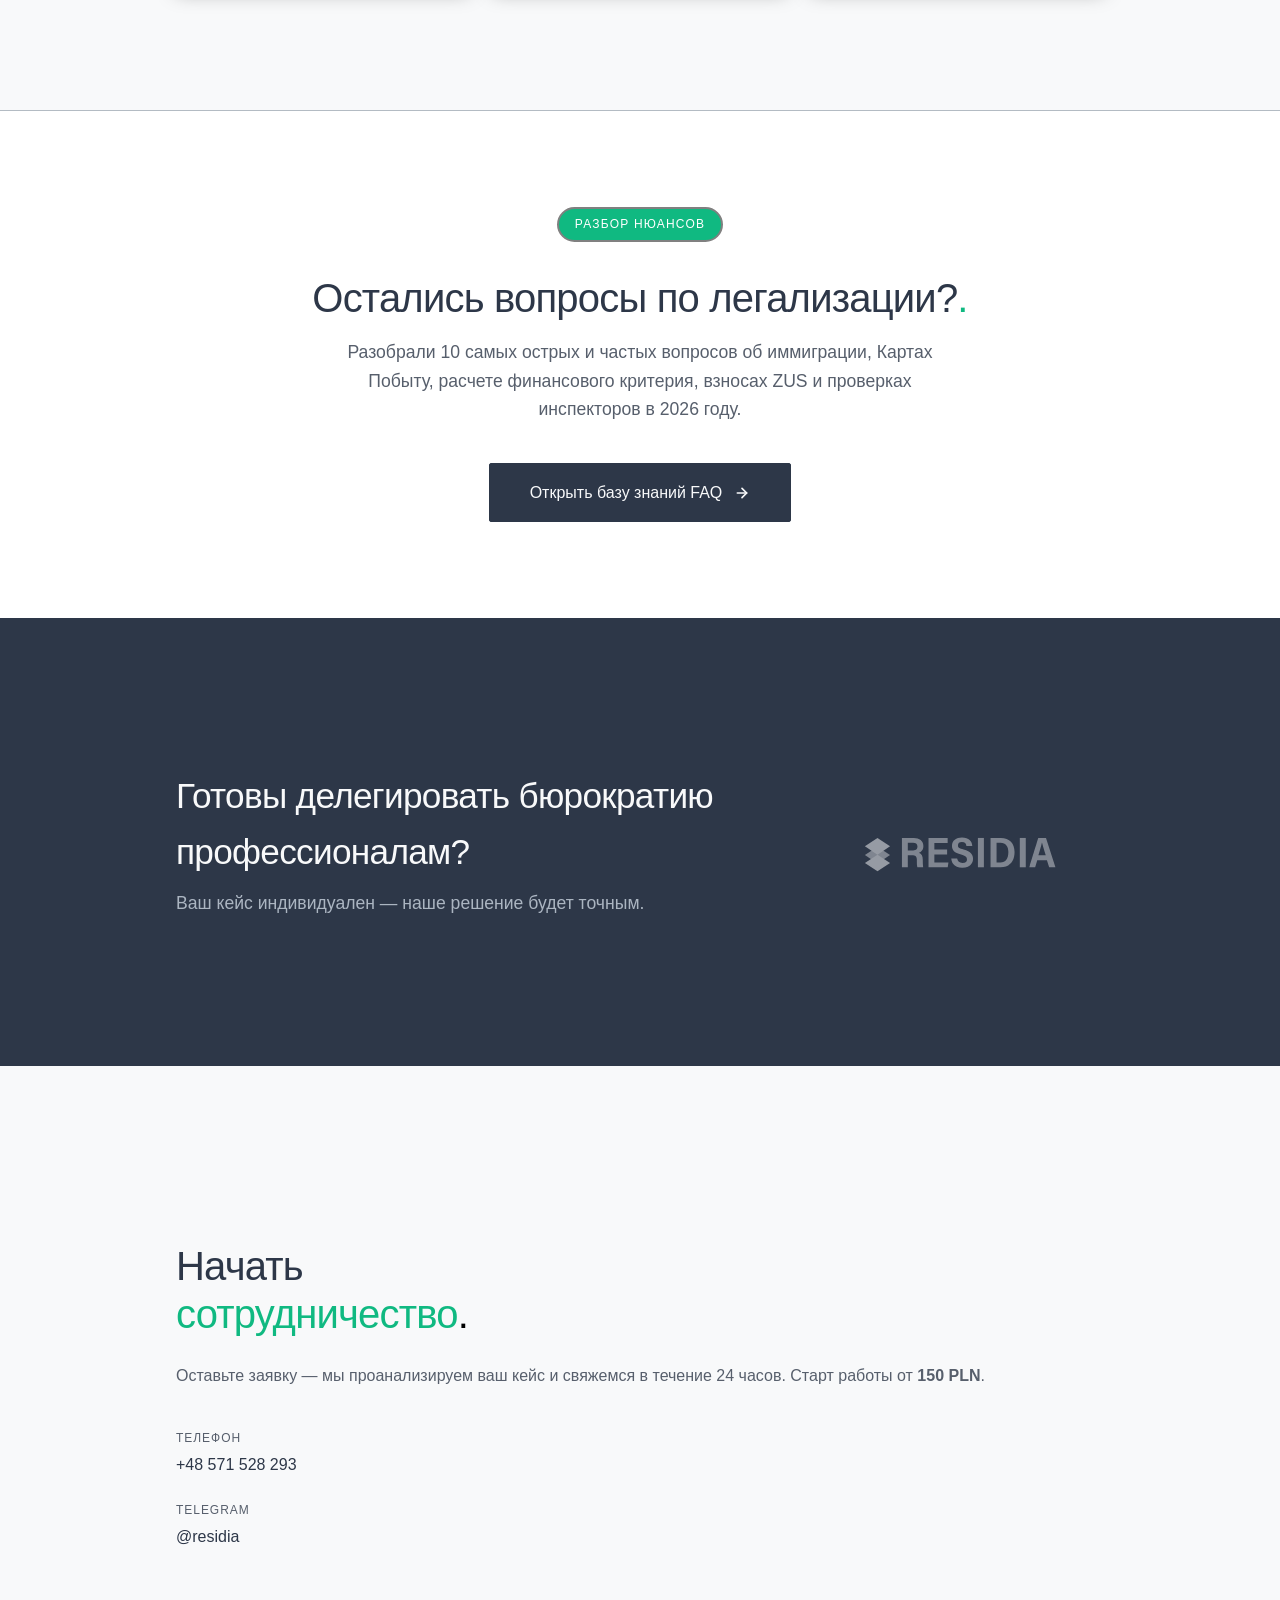
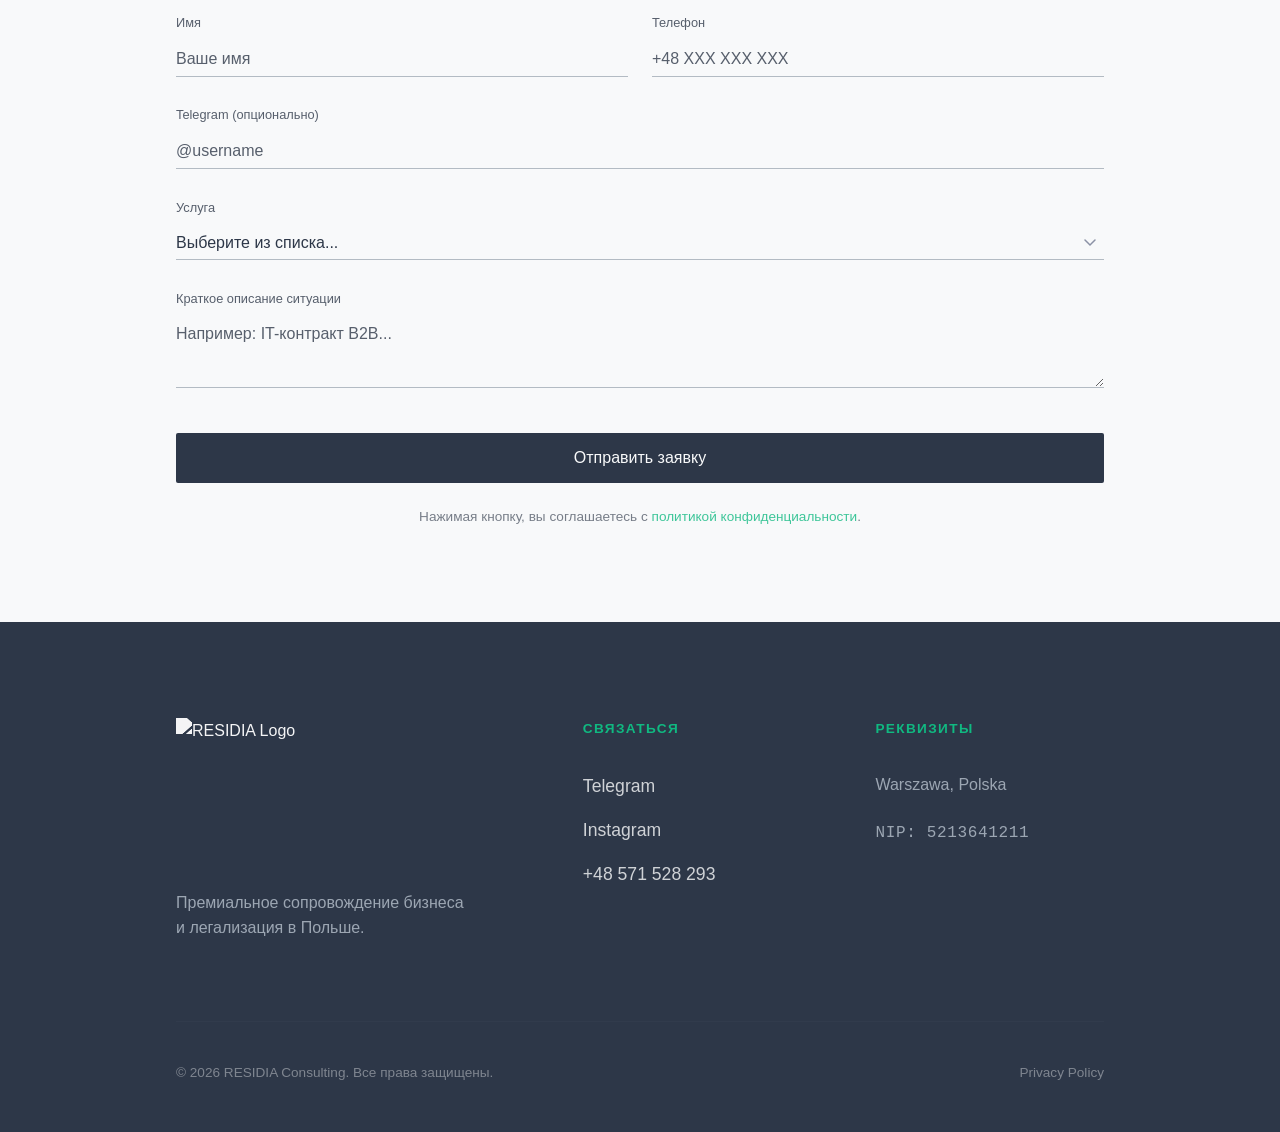
==== commit 5789a7a9: "feat: update logic and design on final screen" ====
--- a/index.html
+++ b/index.html
@@ -39,6 +39,13 @@
                 <a href="#contact" class="btn-primary">Связаться</a>
                 <a href="analyzer.html" class="nav-analyzer">Анализатор</a>
             </nav>
+
+            <!-- Бургер-меню для мобильных -->
+            <button class="burger-btn" aria-label="Открыть меню">
+                <span></span>
+                <span></span>
+                <span></span>
+            </button>
             
             <button id="theme-toggle" class="theme-switch" aria-label="Переключить тему">
                 <span class="theme-switch-slider"></span>
--- a/css/styles.css
+++ b/css/styles.css
@@ -58,6 +58,7 @@
         background-color: var(--bg-color);
         color: var(--text-color);
         line-height: 1.6;
+        overflow-x: hidden; /* Защита: ничего не выходит за пределы экрана по горизонтали */
         transition: background-color 0.3s ease, color 0.3s ease;
     }
 
@@ -2482,4 +2483,317 @@
 
 .analyzer-main {
     flex: 1; /* Растягивает основной контент, прижимая футер вниз */
+}
+
+/* Выделение анализатора в главном меню */
+.main-nav a.nav-analyzer {
+    color: var(--accent-color);
+    font-weight: 700;
+    position: relative;
+    display: inline-flex;
+    align-items: center;
+    gap: 5px;
+}
+
+/* Маленькая аккуратная зеленая точка, которая подчеркивает, что инструмент "живой" */
+.main-nav a.nav-analyzer::before {
+    content: '';
+    width: 6px;
+    height: 6px;
+    background-color: var(--accent-color);
+    border-radius: 50%;
+    display: inline-block;
+}
+
+.main-nav a.nav-analyzer:hover {
+    opacity: 0.8;
+}
+
+/* ── НОВАЯ КНОПКА ЧАТА (ФАБ) ── */
+.fab-chat-btn {
+    position: fixed;
+    right: 20px;
+    bottom: 90px; /* Расположена ровно над существующим фабом (у которого bottom: 20px + высота) */
+    width: 56px;
+    height: 56px;
+    background: var(--text-color); /* Контрастирует с темой: темная на светлом, светлая на темном */
+    color: var(--bg-color);
+    border: 1px solid var(--border-color);
+    border-radius: 50%;
+    display: flex;
+    align-items: center;
+    justify-content: center;
+    cursor: pointer;
+    box-shadow: 0 4px 15px rgba(0, 0, 0, 0.15);
+    z-index: 2147483647 !important; /* Перекрывает все, включая модалки */
+    transition: transform 0.2s ease, background-color 0.2s ease, color 0.2s ease;
+}
+
+.fab-chat-btn:hover {
+    transform: scale(1.05) translateY(-2px);
+    background: var(--accent-color);
+    color: #ffffff;
+    border-color: var(--accent-color);
+}
+
+/* ── МОДАЛЬНОЕ ОКНО И ПЕРЕКРЫТИЕ ФОНА ── */
+.modal-overlay {
+    position: fixed;
+    top: 0;
+    left: 0;
+    width: 100%;
+    height: 100%;
+    background: rgba(0, 0, 0, 0.6); /* Темная вуаль */
+    backdrop-filter: blur(4px); /* Мягкое размытие контента сзади */
+    display: flex;
+    align-items: center;
+    justify-content: center;
+    z-index: 10000; /* Перекрывает абсолютно все элементы страницы */
+    opacity: 1;
+    transition: opacity 0.25s ease;
+}
+
+.modal-overlay.hidden {
+    display: none !important;
+    opacity: 0;
+}
+
+.modal-content {
+    background: var(--card-bg);
+    border: 1px solid var(--border-color);
+    border-radius: 8px;
+    padding: 2.5rem;
+    width: 100%;
+    max-width: 420px;
+    position: relative;
+    box-shrink: 0;
+    box-shadow: 0 20px 50px rgba(0, 0, 0, 0.3);
+    animation: modalSlideIn 0.3s cubic-bezier(0.16, 1, 0.3, 1);
+}
+
+.modal-close-btn {
+    position: absolute;
+    top: 1.25rem;
+    right: 1.25rem;
+    background: none;
+    border: none;
+    color: var(--text-muted);
+    font-size: 1.2rem;
+    cursor: pointer;
+    transition: color 0.2s ease;
+    padding: 0.25rem;
+}
+
+.modal-close-btn:hover {
+    color: #ef4444;
+}
+
+/* Стилизация текстового поля комментария */
+.modal-content textarea {
+    width: 100%;
+    padding: 0.85rem 1rem;
+    border: 1px solid var(--border-color);
+    border-radius: 3px;
+    background: var(--bg-color);
+    color: var(--text-color);
+    font-size: 1rem;
+    font-family: inherit;
+    resize: none;
+    transition: border-color 0.2s;
+}
+
+.modal-content textarea:focus {
+    outline: none;
+    border-color: var(--accent-color);
+}
+
+/* Анимация плавного появления карточки */
+@keyframes modalSlideIn {
+    from { opacity: 0; transform: scale(0.96) translateY(15px); }
+    to { opacity: 1; transform: scale(1) translateY(0); }
+}
+
+/* Мобильный адаптив */
+@media (max-width: 480px) {
+    .fab-chat-btn { right: 16px; bottom: 86px; width: 50px; height: 50px; }
+    .modal-content { padding: 2rem 1.5rem; max-width: 90%; }
+}
+
+/* ── ИДЕАЛЬНАЯ КНОПКА ЧАТА ── */
+.fab-chat-btn {
+    position: fixed;
+    right: 24px;
+    bottom: 115px; /* Развели кнопки физически, чтобы они вообще не касались друг друга */
+    width: 56px;
+    height: 56px;
+    background: var(--text-color);
+    color: var(--bg-color);
+    border: 1px solid var(--border-color);
+    border-radius: 50%;
+    display: flex;
+    align-items: center;
+    justify-content: center;
+    cursor: pointer;
+    box-shadow: 0 4px 15px rgba(0, 0, 0, 0.15);
+    z-index: 2147483647 !important; /* Ультимативный верхний слой */
+    transform: translateZ(0); /* Фикс для плавной работы на iPhone */
+    transition: transform 0.2s ease, background-color 0.2s ease, opacity 0.3s ease, visibility 0.3s;
+}
+
+/* Блокируем "воровство" клика иконкой */
+.fab-chat-btn svg {
+    pointer-events: none !important; 
+}
+
+/* Анимация исчезновения кнопки чата при открытии соцсетей */
+.fab-chat-btn.is-hidden {
+    opacity: 0 !important;
+    visibility: hidden !important;
+    transform: scale(0.5) translateY(20px) !important;
+    pointer-events: none !important;
+}
+
+@media (max-width: 480px) {
+    .fab-chat-btn {
+        right: 20px;
+        bottom: 96px; /* Адаптив высоты для телефона */
+        width: 52px;
+        height: 52px;
+    }
+}
+
+/* Класс для плавного скрытия кнопки чата */
+.fab-chat-btn.is-hidden {
+    opacity: 0 !important;
+    pointer-events: none !important;
+    transform: scale(0.5) translateY(20px) !important;
+}
+
+/* =========================================
+   DASHBOARD FOOTER (Подвал анализатора)
+   ========================================= */
+.dash-footer { 
+    display: flex; 
+    align-items: center; 
+    justify-content: space-between; 
+    background: var(--card-bg); 
+    border: 2px solid var(--text-color); 
+    border-radius: 6px; 
+    padding: 1rem 1.5rem; 
+    gap: 1rem; 
+    flex-wrap: wrap; 
+}
+
+.df-price-col { display: flex; flex-direction: column; }
+.df-price-lbl { font-size: 0.75rem; color: var(--text-muted); text-transform: uppercase; font-weight: 700; }
+.df-price-val { font-size: 1.8rem; font-weight: 700; line-height: 1.1; color: var(--text-color); }
+.df-price-sub { font-size: 0.75rem; color: var(--accent-color); font-weight: 600; }
+
+/* ── Идеальная верстка кнопок ── */
+.df-cta-col { 
+    display: flex; 
+    flex-direction: column; 
+    gap: 0.75rem; 
+    flex: 1; 
+    align-items: flex-end; 
+}
+
+.df-cta-main { 
+    display: flex; 
+    flex-direction: column; 
+    align-items: center; 
+    width: 100%; 
+    max-width: 320px; 
+}
+
+.df-cta-secondary { 
+    display: flex; 
+    gap: 0.5rem; 
+    width: 100%; 
+    max-width: 320px; 
+}
+
+.df-btn { 
+    width: 100%; 
+    justify-content: center; 
+    padding: 0.85rem 1rem; 
+    font-size: 0.95rem; 
+    font-weight: 600; 
+}
+
+.df-btn-sec { 
+    flex: 1; 
+    justify-content: center; 
+    padding: 0.6rem 0.5rem; 
+    font-size: 0.85rem; 
+    text-align: center; 
+    background: transparent; 
+    color: var(--text-color); 
+}
+
+.fomo-response-hint { 
+    font-size: 0.75rem; 
+    color: var(--text-muted); 
+    margin-top: 0.5rem; 
+    font-weight: 500; 
+    text-align: center;
+    margin-top: 0.5rem; /* Прижимает подсказку к нижнему краю колонки, если кнопки занимают меньше места */
+}
+
+/* ── Адаптив для телефонов ── */
+@media (max-width: 768px) {
+    .dash-footer { flex-direction: column; align-items: stretch; text-align: center; }
+    .df-cta-col { align-items: stretch; }
+    .df-cta-main, .df-cta-secondary { max-width: 100%; }
+    
+    /* Остальные правки дашборда для мобилок */
+    .dash-grid { grid-template-columns: 1fr; }
+    .dash-metrics-ribbon { justify-content: flex-start; }
+    .dm-divider { display: none; }
+    .dc-split { flex-direction: column; }
+}
+
+/* --- БУРГЕР МЕНЮ --- */
+.burger-btn { display: none; flex-direction: column; justify-content: space-between; width: 30px; height: 21px; background: transparent; border: none; cursor: pointer; z-index: 1101; padding: 0; }
+.burger-btn span { display: block; width: 100%; height: 3px; background-color: var(--text-color); border-radius: 3px; transition: transform 0.3s ease, opacity 0.3s ease; transform-origin: center; }
+
+/* Превращение бургера в крестик при открытом меню */
+.burger-btn.active span:nth-child(1) { transform: translateY(9px) rotate(45deg); }
+.burger-btn.active span:nth-child(2) { opacity: 0; }
+.burger-btn.active span:nth-child(3) { transform: translateY(-9px) rotate(-45deg); }
+
+@media (max-width: 767px) {
+    .burger-btn { display: flex; }
+    .main-nav { position: fixed; top: 0; left: 0; width: 100%; height: 100vh; background: var(--bg-color); flex-direction: column; justify-content: center; align-items: center; gap: 2.5rem; transform: translateY(-100%); transition: transform 0.4s ease; z-index: 1100; }
+    .main-nav.active { transform: translateY(0); display: flex !important; }
+    /* Блокируем прокрутку страницы под открытым меню */
+    body.nav-open { overflow: hidden; }
+}
+
+/* --- DASHBOARD FOOTER (CTA-БЛОК) --- */
+.dash-footer {
+    margin: 20px 0;
+    padding: 24px;
+    background: #ffffff;
+    border: 2px solid var(--accent-color);
+    border-radius: 12px;
+    display: flex;
+    justify-content: space-between;
+    align-items: center;
+    gap: 30px;
+    box-shadow: 0 4px 20px rgba(0,0,0,0.05);
+}
+.df-price-col { min-width: 220px; }
+.df-price-lbl { font-size: 0.8rem; text-transform: uppercase; font-weight: 800; color: #64748b; margin-bottom: 8px; display: block; }
+.df-price-val { font-size: 1.8rem; font-weight: 800; color: #1e293b; }
+.df-price-sub { font-size: 0.85rem; color: #475569; display: block; margin-top: 5px; }
+
+.df-cta-col { flex: 1; display: flex; flex-direction: column; gap: 10px; max-width: 400px; }
+.btn-solid.df-btn { background: var(--accent-color); color: white; padding: 16px; font-size: 1.1rem; border-radius: 8px; text-align: center; font-weight: 700; border: none; cursor: pointer; }
+.btn-outline.df-btn-sec { padding: 12px; border: 1px solid #cbd5e1; width: 100%; border-radius: 6px; background: transparent; color: #1e293b; cursor: pointer; }
+.fomo-response-hint { font-size: 0.75rem; color: #64748b; margin-top: 5px; text-align: center; }
+
+@media (max-width: 768px) {
+    .dash-footer { flex-direction: column; text-align: center; }
+    .df-cta-col { width: 100%; }
 }
